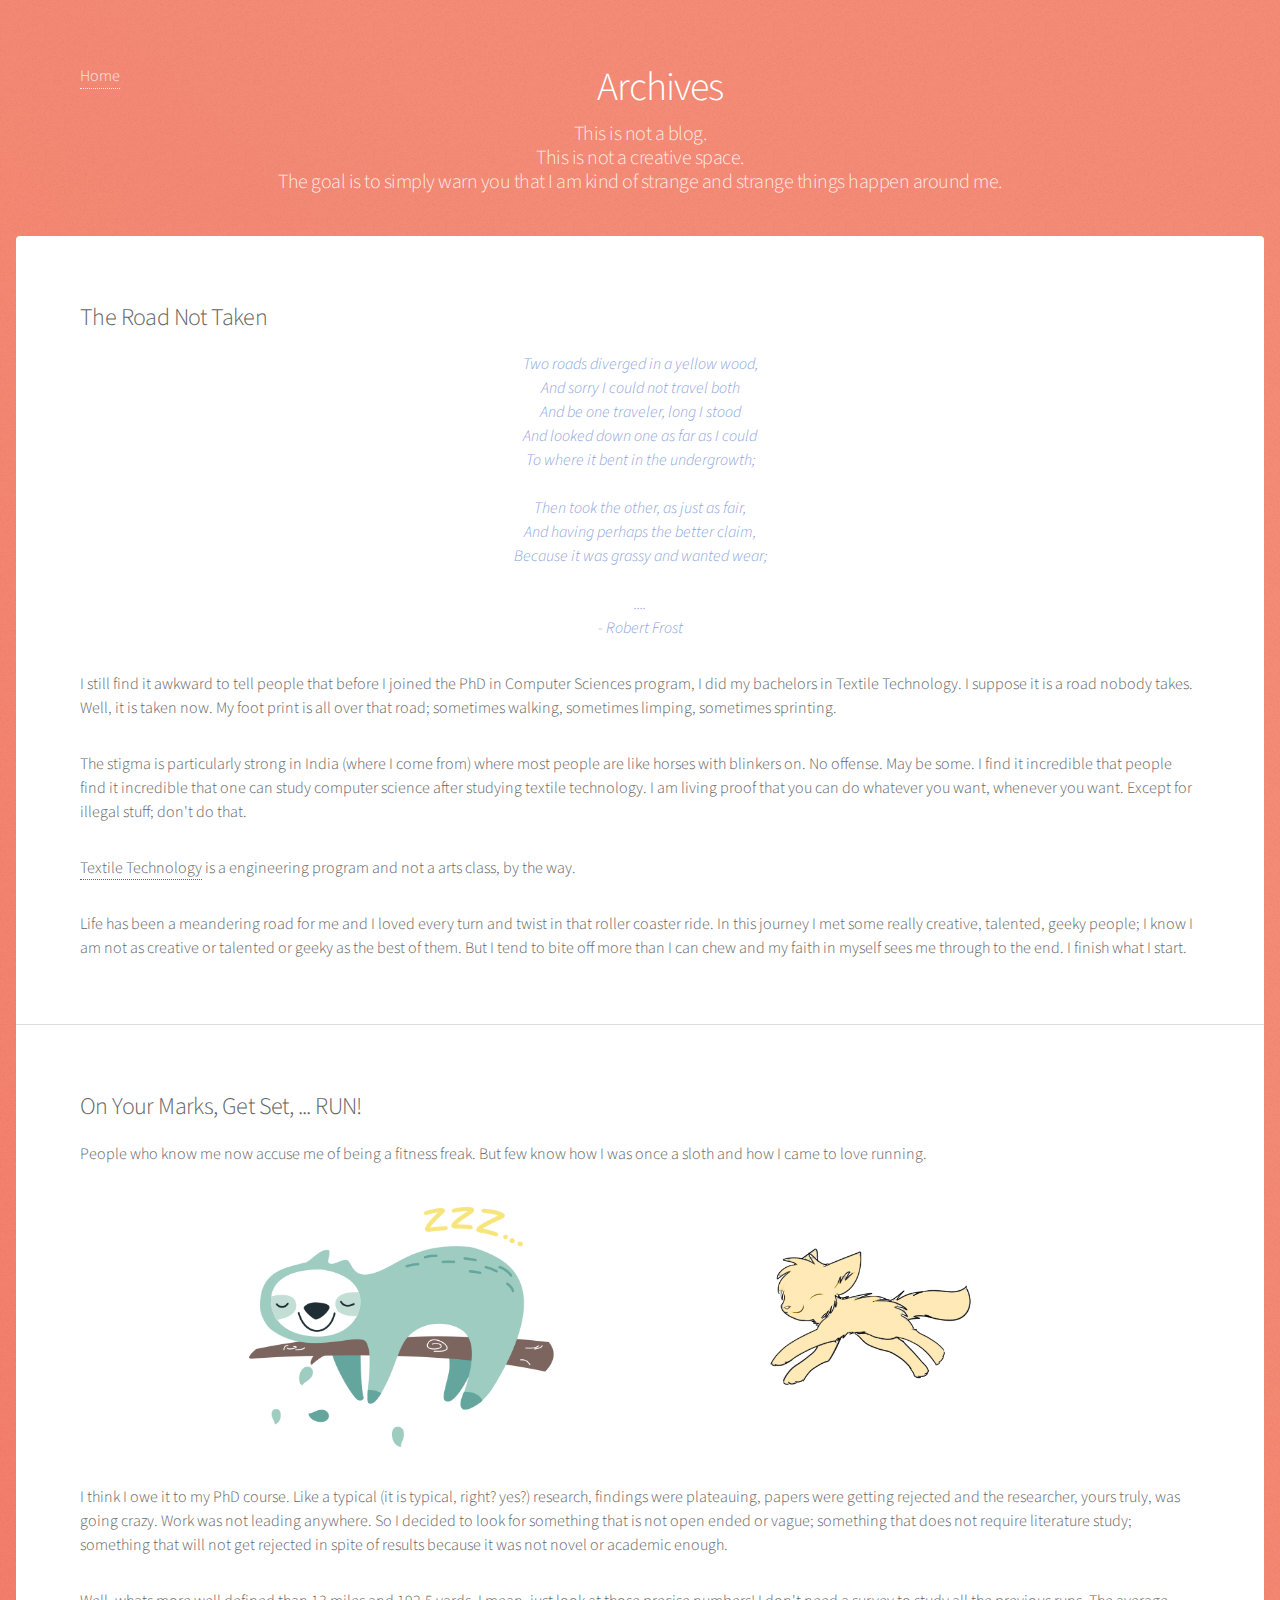
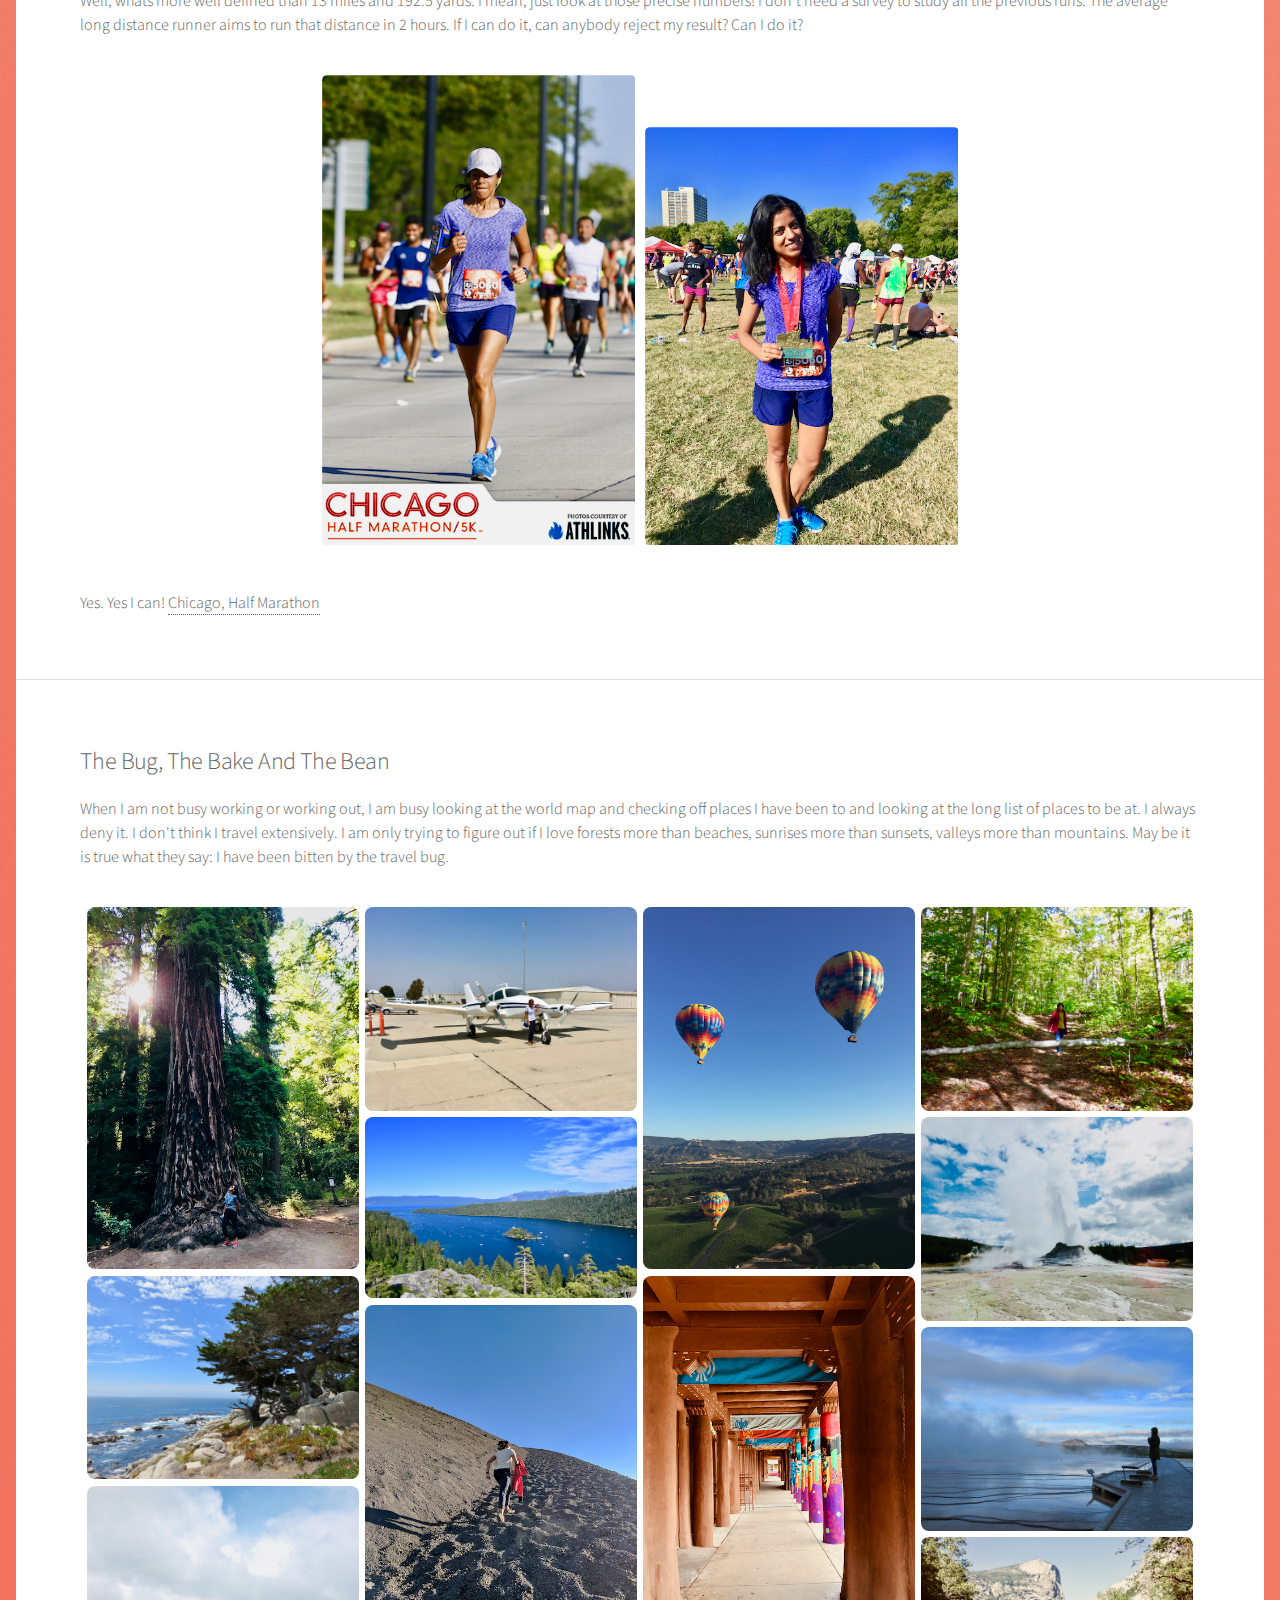
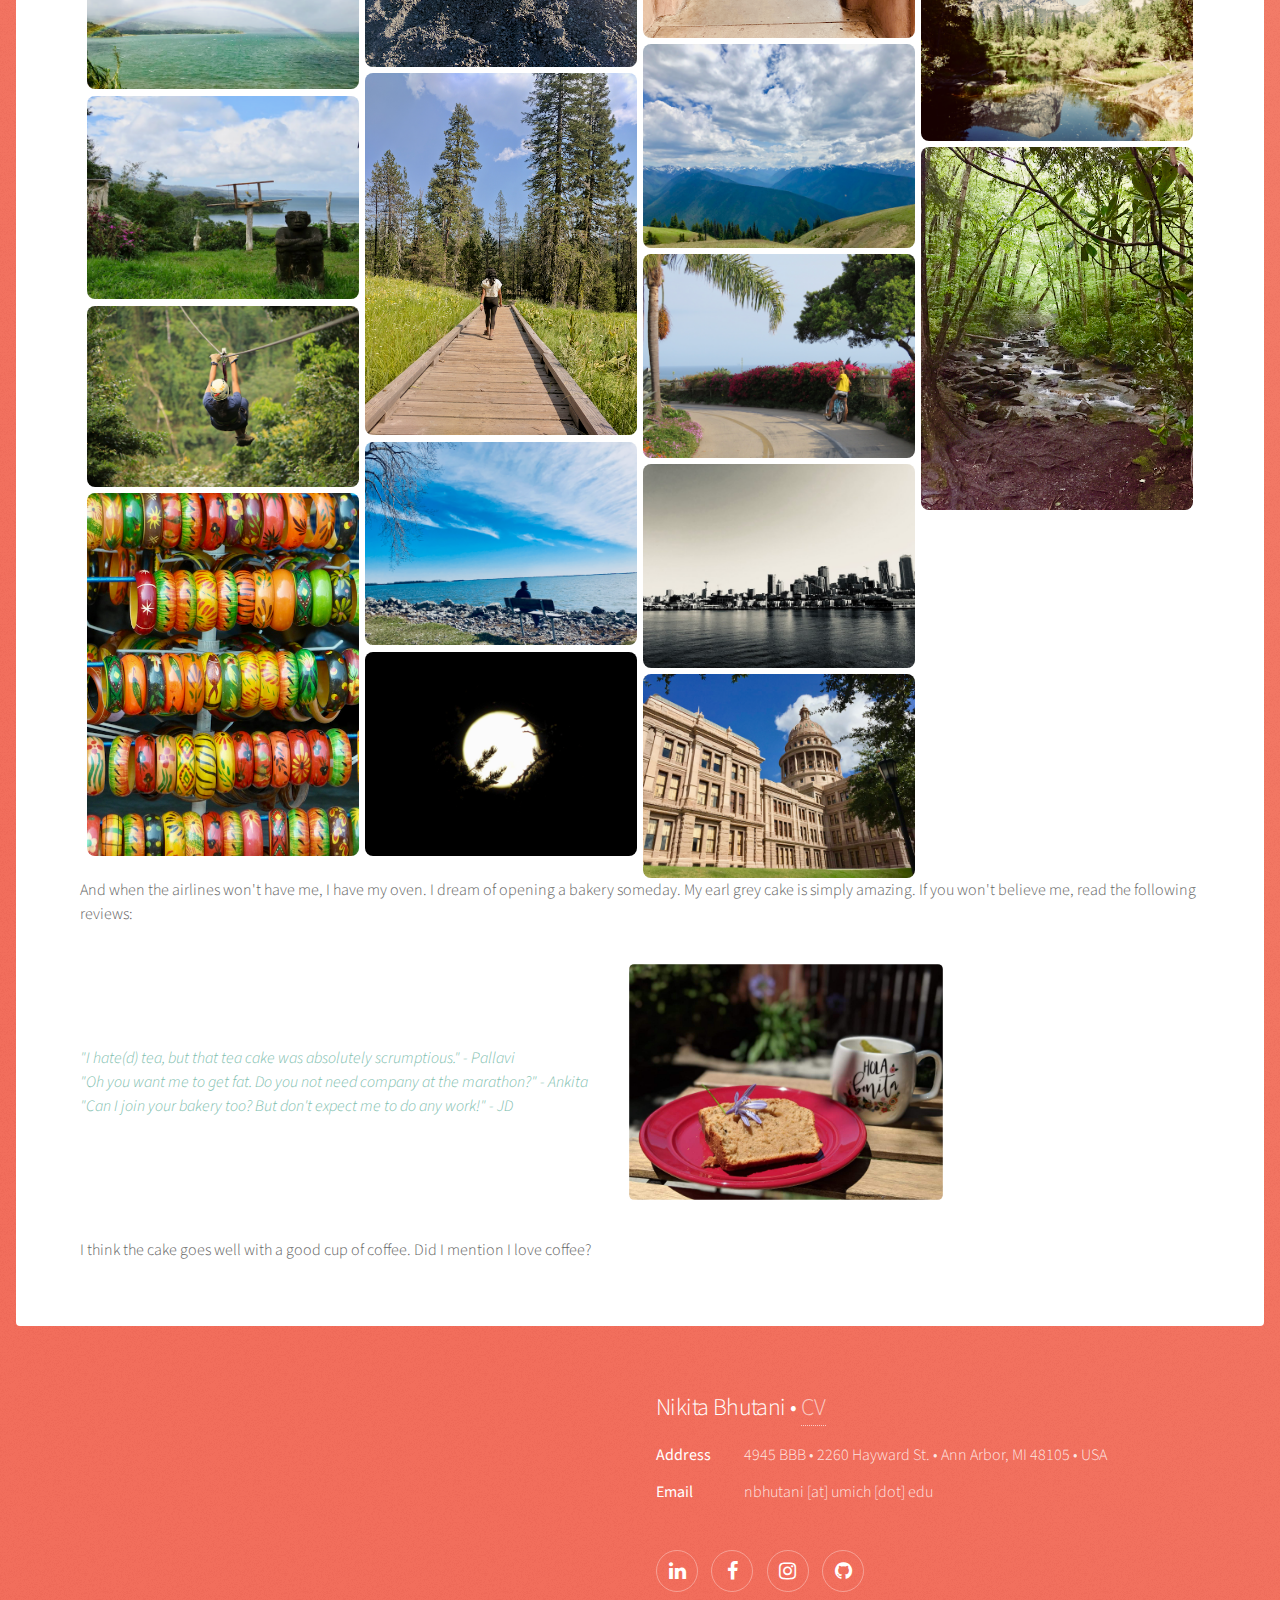
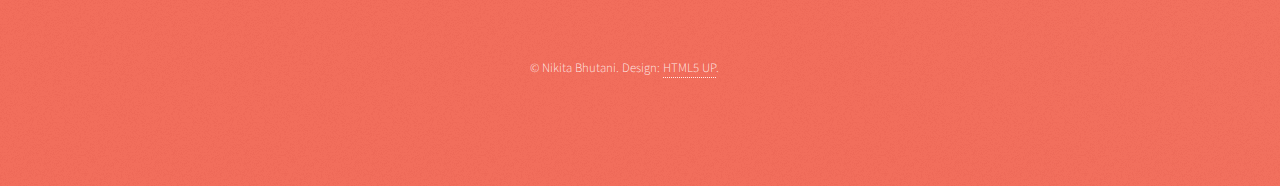
==== personal.html @ 5fdb28c9 "personal page updated" ====
<!DOCTYPE HTML>
<!--
	Stellar by HTML5 UP
	html5up.net | @ajlkn
	Free for personal and commercial use under the CCA 3.0 license (html5up.net/license)
-->
<html>
	<head>
		<title>Thoughts - Nikita Bhutani</title>
		<meta charset="utf-8" />
		<meta name="viewport" content="width=device-width, initial-scale=1, user-scalable=no" />
		<link rel="stylesheet" href="assets/css/main.css" />
		<noscript><link rel="stylesheet" href="assets/css/noscript.css" /></noscript>
	</head>
	<body class="is-preload">

		<!-- Wrapper -->
			<div id="wrapper">

				<!-- Header -->
					<header id="header">
						<a href="index.html" style='display: inline-block;  float: left'>Home</a>
						<h1 style='display: inline-block'>Archives</h1>					
						<p>
							This is not a blog. </br>
							This is not a creative space. </br>
							The goal is to simply warn you that I am kind of strange and strange things happen around me.
						</p>
					</header>

				<!-- Main -->
					<div id="main">

							<section class="main">
								<h2>The Road Not Taken</h2>
								<p style='color: #8AA1DA; font-style: italic; text-align: center'> Two roads diverged in a yellow wood, </br>
									And sorry I could not travel both </br>
									And be one traveler, long I stood </br>
									And looked down one as far as I could </br>
									To where it bent in the undergrowth; </br> </br>

									Then took the other, as just as fair, </br>
									And having perhaps the better claim, </br>
									Because it was grassy and wanted wear; </br> </br>

									.... </br>
									 -  Robert Frost
								</p>
								<p> I still find it awkward to tell people that before I joined the PhD in Computer Sciences program, I did my bachelors in Textile Technology. 
									I suppose it is a road nobody takes. 
									Well, it is taken now. 
									My foot print is all over that road; sometimes walking, sometimes limping, sometimes sprinting.
								</p>
								<p> The stigma is particularly strong in India (where I come from) where most people are like horses with blinkers on. 
									No offense. 
									May be some. 
									I find it incredible that people find it incredible that one can study computer science after studying textile technology. 
									I am living proof that you can do whatever you want, whenever you want. 
									Except for illegal stuff; don't do that.
								</p>
								
								<p><a href='http://textile.iitd.ac.in' target="_blank">Textile Technology</a> is a engineering program and not a arts class, by the way. </p>
								<p>Life has been a meandering road for me and I loved every turn and twist in that roller coaster ride. 
									In this journey I met some really creative, talented, geeky people; I know I am not as creative or talented or geeky as the best of them. 
									But I tend to bite off more than I can chew and my faith in myself sees me through to the end. 
									I finish what I start.
								</p>
							</section>
							<section class="main">
								<h2>On Your Marks, Get Set, ... RUN!</h2>
								<p> People who know me now accuse me of being a fitness freak. 
								But few know how I was once a sloth and how I came to love running.					  
								</p>
								<p style='text-align: center'>
									<img src='images/sloth.png' class='personal_images'/>
									<img src='images/running_cat.gif' class='personal_images'/>
								</p>
								<p> I think I owe it to my PhD course. 
								Like a typical (it is typical, right? yes?) research, findings were plateauing, papers were getting rejected and the researcher, yours truly, was going crazy. 
								Work was not leading anywhere. 
								So I decided to look for something that is not open ended or vague; 
								something that does not require literature study; 
								something that will not get rejected in spite of results because it was not novel or academic enough. 
								</p>
								<p>Well, whats more well defined than 13 miles and 192.5 yards. 
								I mean, just look at those precise numbers! 
								I don't need a survey to study all the previous runs. 
								The average long distance runner aims to run that distance in 2 hours. 
								If I can do it, can anybody reject my result? Can I do it? 
								</p>
								<p style='text-align: center'>
								<span class="image block_image">
								<img src='images/chicago_half_marathon_3.png' alt="" style='display: inline-block;'>
								<img src='images/chicago_half_marathon_1.png' alt="" style='display: inline-block;'>
								</span>
								</p>
								<p>Yes. Yes I can! <a href='https://www.athlinks.com/event/20834/results/Event/612285/Course/931064/Bib/5060'>Chicago, Half Marathon</a>
								</p>
							</section>
							<section class="main">
								<h2>The Bug, The Bake And The Bean</h2>
								<p>When I am not busy working or working out, I am busy looking at the world map and checking off places I have been to and looking at the long list of places to be at. 
								I always deny it. I don't think I travel extensively. I am only trying to figure out if I love forests more than beaches, sunrises more than sunsets, valleys more than mountains. 
								May be it is true what they say: I have been bitten by the travel bug.
								</p>
								
								<!-- Photo Grid -->
								<div class="images_row"> 
								  <div class="images_column">
								    	<img src="images/travel/big_basin.png" alt="Big Basin" title='Redwoods' style="width:100%">
								    	<img src="images/travel/big_sur.png" alt="Big Sur" title='Big Sur' style="width:100%">
								    	<img src="images/travel/costa_rica_1.png" alt="Costa Rica" title='Costa Rica' style="width:100%">
								    	<img src="images/travel/costa_rica_2.png" alt="Costa Rica" title='Costa Rica' style="width:100%">
								    	<img src="images/travel/costa_rica_3.png" alt="Costa Rica" title='Costa Rica' style="width:100%">
								    	<img src="images/travel/kerala.png" alt="Kerala" title='Kerala' style="width:100%">								    								    								    								    								    
									</div>
									<div class="images_column">
								    	<img src="images/travel/la.png" alt="Los Angeles" title='Los Angeles' style="width:100%">
								    	<img src="images/travel/lake_tahoe.png" alt="Lake Tahoe" title='Lake Tahoe' style="width:100%">
								    	<img src="images/travel/lassen.png" alt="Lassen" title='Lassen' style="width:100%">
								    	<img src="images/travel/lassen_2.png" alt="Lassen" title='Lassen' style="width:100%">
								    	<img src="images/travel/michigan.png" alt="Michigan" title='Michigan' style="width:100%">
								    	<img src="images/travel/moon.png" alt="Michigan" title='Michigan' style="width:100%">
								    											    								    								    								    								    
									</div>
									<div class="images_column">
										<img src="images/travel/napa.png" alt="Napa" title='Napa' style="width:100%">
								    	<img src="images/travel/new_mexico.png" alt="New Mexico" title='New Mexico' style="width:100%">
								    	<img src="images/travel/olympic.png" alt="Olympic" title='Olympic' style="width:100%">
								    	<img src="images/travel/santa_barbara.png" alt="Santa Barbara" title='Santa Barbara' style="width:100%">
								    	<img src="images/travel/seattle.png" alt="Seattle" title='Seattle' style="width:100%">
								    	<img src="images/travel/texas.png" alt="Texas" title='Texas' style="width:100%">
								    					    								    								    								    								    
									</div>
									<div class="images_column">
										<img src="images/travel/up.png" alt="Michigan" title='Michigan' style="width:100%">
								    	<img src="images/travel/yellowstone_1.png" alt="Yellowstone" title='Yellowstone' style="width:100%">
								    	<img src="images/travel/yellowstone_2.png" alt="Yellowstone" title='Yellowstone' style="width:100%">
								    	<img src="images/travel/yosemite.png" alt="Yosemite" title='Yosemite' style="width:100%">	
								    	<img src="images/travel/great_smoky.png" alt="Great Smoky Mountains" title='Great Smoky Mountains' style="width:100%">
									</div>
								</div>
								
								<p>And when the airlines won't have me, I have my oven. 
								I dream of opening a bakery someday. 
								My earl grey cake is simply amazing. 
								If you won't believe me, read the following reviews:
								</p>
								<p style='color: #7BBCAC; font-style: italic;'>
								<span style='display: inline-block;vertical-align: middle;'>
								"I hate(d) tea, but that tea cake was absolutely scrumptious." - Pallavi </br>
								"Oh you want me to get fat. Do you not need company at the marathon?" - Ankita </br> 
								"Can I join your bakery too? But don't expect me to do any work!" - JD </br> 
								</span>
								<span class="image block_image" style='margin: 0 2em;'><img src='images/earl_grey.png' style='width: 20em; display: inline-block; vertical-align: middle;'/></span>
								
								</p>
								
								</p>
								<p>I think the cake goes well with a good cup of coffee. 
								Did I mention I love coffee?</p>
							</section>

					</div>
				<!-- Footer -->
					<footer id="footer">
						<section>
							<!-- 
<h2>Beyond Research</h2>
							<p>Over the past couple of years I've become quite a running/fitness enthusiast. 
								<a href=""> Read more</a> on my first foray into long-distance running and other things.
								I also enjoy traveling and a good cup of coffee.
							</p>
 -->
						</section>
						<section>
							<h2>Nikita Bhutani &bull; <a href="pdfs/nikita_resume.pdf" target="_blank" style="color: rgba(255, 255, 255, 0.65);">CV</a></h2>
							<dl class="alt">
								<dt>Address</dt>
								<dd>4945 BBB &bull; 2260 Hayward St. &bull; Ann Arbor, MI 48105 &bull; USA</dd>
								<!-- 
<dt>Phone</dt>
								<dd>(000) 000-0000 x 0000</dd>
 -->
								<dt>Email</dt>
								<dd>nbhutani [at] umich [dot] edu </dd>
							</dl>
							<ul class="icons">
								<li><a href="https://linkedin.com/in/nikita-bhutani" target="_blank" class="icon fa-linkedin alt"><span class="label">LinkedIn</span></a></li>
								<li><a href="https://www.facebook.com/nikibhutani18" target="_blank" class="icon fa-facebook alt"><span class="label">Facebook</span></a></li>
								<li><a href="https://www.instagram.com/nikibhutani/" target="_blank" class="icon fa-instagram alt"><span class="label">Instagram</span></a></li>
								<li><a href="https://github.com/nikibhutani" target="_blank" class="icon fa-github alt"><span class="label">GitHub</span></a></li>
							</ul>
						</section>
						<p class="copyright">&copy; Nikita Bhutani. Design: <a href="https://html5up.net">HTML5 UP</a>.</p>
					</footer>

			</div>

		<!-- Scripts -->
			<script src="assets/js/jquery.min.js"></script>
			<script src="assets/js/jquery.scrollex.min.js"></script>
			<script src="assets/js/jquery.scrolly.min.js"></script>
			<script src="assets/js/browser.min.js"></script>
			<script src="assets/js/breakpoints.min.js"></script>
			<script src="assets/js/util.js"></script>
			<script src="assets/js/main.js"></script>

	</body>
</html>
---- assets/css/main.css ----
@import url(font-awesome.min.css);
@import "https://fonts.googleapis.com/css?family=Source+Sans+Pro:300,400";

/*
	Stellar by HTML5 UP
	html5up.net | @ajlkn
	Free for personal and commercial use under the CCA 3.0 license (html5up.net/license)
*/

html, body, div, span, applet, object,
iframe, h1, h2, h3, h4, h5, h6, p, blockquote,
pre, a, abbr, acronym, address, big, cite,
code, del, dfn, em, img, ins, kbd, q, s, samp,
small, strike, strong, sub, sup, tt, var, b,
u, i, center, dl, dt, dd, ol, ul, li, fieldset,
form, label, legend, table, caption, tbody,
tfoot, thead, tr, th, td, article, aside,
canvas, details, embed, figure, figcaption,
footer, header, hgroup, menu, nav, output, ruby,
section, summary, time, mark, audio, video {
	margin: 0;
	padding: 0;
	border: 0;
	font-size: 100%;
	font: inherit;
	vertical-align: baseline;}

article, aside, details, figcaption, figure,
footer, header, hgroup, menu, nav, section {
	display: block;}

body {
	line-height: 1;
}

ol, ul {
	list-style: none;
}

blockquote, q {
	quotes: none;
}

	blockquote:before, blockquote:after, q:before, q:after {
		content: '';
		content: none;
	}

table {
	border-collapse: collapse;
	border-spacing: 0;
}

body {
	-webkit-text-size-adjust: none;
}

mark {
	background-color: transparent;
	color: inherit;
}

input::-moz-focus-inner {
	border: 0;
	padding: 0;
}

input, select, textarea {
	-moz-appearance: none;
	-webkit-appearance: none;
	-ms-appearance: none;
	appearance: none;
}

/* Basic */

	@-ms-viewport {
		width: device-width;
	}

	body {
		-ms-overflow-style: scrollbar;
	}

	@media screen and (max-width: 480px) {

		html, body {
			min-width: 320px;
		}

	}

	html {
		box-sizing: border-box;
	}

	*, *:before, *:after {
		box-sizing: inherit;
	}

	/* 
body {
		background-color: #935d8c;
		background-image: url("images/overlay.png"), -moz-linear-gradient(45deg, #e37682 15%, #5f4d93 85%);
		background-image: url("images/overlay.png"), -webkit-linear-gradient(45deg, #e37682 15%, #5f4d93 85%);
		background-image: url("images/overlay.png"), -ms-linear-gradient(45deg, #e37682 15%, #5f4d93 85%);
		background-image: url("images/overlay.png"), linear-gradient(45deg, #e37682 15%, #5f4d93 85%);
	}
 */
 
/* 
body {
		background-color: #f5be9f;
		background-image: url("images/overlay.png"), -moz-linear-gradient(45deg, #f1a27e 15%, #f5be9f 85%);
		background-image: url("images/overlay.png"), -webkit-linear-gradient(45deg, #f1a27e 15%, #f5be9f 85%);
		background-image: url("images/overlay.png"), -ms-linear-gradient(45deg, #f1a27e 15%, #f5be9f 85%);
		background-image: url("images/overlay.png"), linear-gradient(45deg, #f1a27e 15%, #f66b57 85%);
	}
 */
 
 body {
		background-color: #f66b57;
		background-image: url("images/overlay.png"), -moz-linear-gradient(45deg, #f78972 15%, #f66b57 85%);
		background-image: url("images/overlay.png"), -webkit-linear-gradient(45deg, #f78972 15%, #f66b57 85%);
		background-image: url("images/overlay.png"), -ms-linear-gradient(45deg, #f78972 15%, #f66b57 85%);
		background-image: url("images/overlay.png"), linear-gradient(45deg, #f66b57 15%, #f78972 85%);
	}

		body.is-preload *, body.is-preload *:before, body.is-preload *:after {
			-moz-animation: none !important;
			-webkit-animation: none !important;
			-ms-animation: none !important;
			animation: none !important;
			-moz-transition: none !important;
			-webkit-transition: none !important;
			-ms-transition: none !important;
			transition: none !important;
		}

/* Type */

	body {
		background-color: #f66b57;
		color: rgba(255, 255, 255, 0.85);
	}

	body, input, select, textarea {
		font-family: "Source Sans Pro", Helvetica, sans-serif;
		font-size: 17pt;
		font-weight: 300;
		line-height: 1.5em;
	}

		@media screen and (max-width: 1680px) {

			body, input, select, textarea {
				font-size: 14pt;
			}

		}

		@media screen and (max-width: 1280px) {

			body, input, select, textarea {
				font-size: 12pt;
			}

		}

		@media screen and (max-width: 360px) {

			body, input, select, textarea {
				font-size: 11pt;
			}

		}

	a {
		-moz-transition: color 0.2s ease, border-bottom 0.2s ease;
		-webkit-transition: color 0.2s ease, border-bottom 0.2s ease;
		-ms-transition: color 0.2s ease, border-bottom 0.2s ease;
		transition: color 0.2s ease, border-bottom 0.2s ease;
		text-decoration: none;
		border-bottom: dotted 1px;
		color: inherit;
	}

		a:hover {
			border-bottom-color: transparent;
		}

	strong, b {
		font-weight: 400;
	}

	em, i {
		font-style: italic;
	}

	p {
		margin: 0 0 2em 0;
	}

		p.content {
			-moz-columns: 20em 2;
			-webkit-columns: 20em 2;
			-ms-columns: 20em 2;
			columns: 20em 2;
			-moz-column-gap: 2em;
			-webkit-column-gap: 2em;
			-ms-column-gap: 2em;
			column-gap: 2em;
			text-align: justify;
		}

	h1, h2, h3, h4, h5, h6 {
		font-weight: 300;
		line-height: 1.5;
		margin: 0 0 0.7em 0;
		letter-spacing: -0.025em;
	}

		h1 a, h2 a, h3 a, h4 a, h5 a, h6 a {
			color: inherit;
			text-decoration: none;
		}

	h1 {
		font-size: 2.5em;
		line-height: 1.2;
	}

	h2 {
		font-size: 1.5em;
	}

	h3 {
		font-size: 1.25em;
	}

	h4 {
		font-size: 1.1em;
	}

	h5 {
		font-size: 0.9em;
	}

	h6 {
		font-size: 0.7em;
	}

	@media screen and (max-width: 736px) {

		h1 {
			font-size: 2em;
		}

	}

	sub {
		font-size: 0.8em;
		position: relative;
		top: 0.5em;
	}

	sup {
		font-size: 0.8em;
		position: relative;
		top: -0.5em;
	}

	blockquote {
		border-left: solid 4px;
		font-style: italic;
		margin: 0 0 2em 0;
		padding: 0.5em 0 0.5em 2em;
	}

	code {
		border-radius: 8px;
		border: solid 1px;
		font-family: "Courier New", monospace;
		font-size: 0.9em;
		margin: 0 0.25em;
		padding: 0.25em 0.65em;
	}

	pre {
		-webkit-overflow-scrolling: touch;
		font-family: "Courier New", monospace;
		font-size: 0.9em;
		margin: 0 0 2em 0;
	}

		pre code {
			display: block;
			line-height: 1.75;
			padding: 1em 1.5em;
			overflow-x: auto;
		}

	hr {
		border: 0;
		border-bottom: solid 1px;
		margin: 2em 0;
	}

		hr.major {
			margin: 3em 0;
		}

	.align-left {
		text-align: left;
	}

	.align-center {
		text-align: center;
	}

	.align-right {
		text-align: right;
	}

	input, select, textarea {
		color: #ffffff;
	}

	a:hover {
		color: #ffffff;
	}

	strong, b {
		color: #ffffff;
	}

	h1, h2, h3, h4, h5, h6 {
		color: #ffffff;
	}

	blockquote {
		border-left-color: rgba(255, 255, 255, 0.35);
	}

	code {
		background: rgba(255, 255, 255, 0.075);
		border-color: rgba(255, 255, 255, 0.35);
	}

	hr {
		border-bottom-color: rgba(255, 255, 255, 0.35);
	}

/* Row */

	.row {
		display: flex;
		flex-wrap: wrap;
		box-sizing: border-box;
		align-items: stretch;
	}

		.row > * {
			box-sizing: border-box;
		}

		.row.gtr-uniform > * > :last-child {
			margin-bottom: 0;
		}

		.row.aln-left {
			justify-content: flex-start;
		}

		.row.aln-center {
			justify-content: center;
		}

		.row.aln-right {
			justify-content: flex-end;
		}

		.row.aln-top {
			align-items: flex-start;
		}

		.row.aln-middle {
			align-items: center;
		}

		.row.aln-bottom {
			align-items: flex-end;
		}

		.row > .imp {
			order: -1;
		}

		.row > .col-1 {
			width: 8.3333333333%;
		}

		.row > .off-1 {
			margin-left: 8.3333333333%;
		}

		.row > .col-2 {
			width: 16.6666666667%;
		}

		.row > .off-2 {
			margin-left: 16.6666666667%;
		}

		.row > .col-3 {
			width: 25%;
		}

		.row > .off-3 {
			margin-left: 25%;
		}

		.row > .col-4 {
			width: 33.3333333333%;
		}

		.row > .off-4 {
			margin-left: 33.3333333333%;
		}

		.row > .col-5 {
			width: 41.6666666667%;
		}

		.row > .off-5 {
			margin-left: 41.6666666667%;
		}

		.row > .col-6 {
			width: 50%;
		}

		.row > .off-6 {
			margin-left: 50%;
		}

		.row > .col-7 {
			width: 58.3333333333%;
		}

		.row > .off-7 {
			margin-left: 58.3333333333%;
		}

		.row > .col-8 {
			width: 66.6666666667%;
		}

		.row > .off-8 {
			margin-left: 66.6666666667%;
		}

		.row > .col-9 {
			width: 75%;
		}

		.row > .off-9 {
			margin-left: 75%;
		}

		.row > .col-10 {
			width: 83.3333333333%;
		}

		.row > .off-10 {
			margin-left: 83.3333333333%;
		}

		.row > .col-11 {
			width: 91.6666666667%;
		}

		.row > .off-11 {
			margin-left: 91.6666666667%;
		}

		.row > .col-12 {
			width: 100%;
		}

		.row > .off-12 {
			margin-left: 100%;
		}

		.row.gtr-0 {
			margin-top: 0;
			margin-left: 0em;
		}

			.row.gtr-0 > * {
				padding: 0 0 0 0em;
			}

			.row.gtr-0.gtr-uniform {
				margin-top: 0em;
			}

				.row.gtr-0.gtr-uniform > * {
					padding-top: 0em;
				}

		.row.gtr-25 {
			margin-top: 0;
			margin-left: -0.375em;
		}

			.row.gtr-25 > * {
				padding: 0 0 0 0.375em;
			}

			.row.gtr-25.gtr-uniform {
				margin-top: -0.375em;
			}

				.row.gtr-25.gtr-uniform > * {
					padding-top: 0.375em;
				}

		.row.gtr-50 {
			margin-top: 0;
			margin-left: -0.75em;
		}

			.row.gtr-50 > * {
				padding: 0 0 0 0.75em;
			}

			.row.gtr-50.gtr-uniform {
				margin-top: -0.75em;
			}

				.row.gtr-50.gtr-uniform > * {
					padding-top: 0.75em;
				}

		.row {
			margin-top: 0;
			margin-left: -1.5em;
		}

			.row > * {
				padding: 0 0 0 1.5em;
			}

			.row.gtr-uniform {
				margin-top: -1.5em;
			}

				.row.gtr-uniform > * {
					padding-top: 1.5em;
				}

		.row.gtr-150 {
			margin-top: 0;
			margin-left: -2.25em;
		}

			.row.gtr-150 > * {
				padding: 0 0 0 2.25em;
			}

			.row.gtr-150.gtr-uniform {
				margin-top: -2.25em;
			}

				.row.gtr-150.gtr-uniform > * {
					padding-top: 2.25em;
				}

		.row.gtr-200 {
			margin-top: 0;
			margin-left: -3em;
		}

			.row.gtr-200 > * {
				padding: 0 0 0 3em;
			}

			.row.gtr-200.gtr-uniform {
				margin-top: -3em;
			}

				.row.gtr-200.gtr-uniform > * {
					padding-top: 3em;
				}

		@media screen and (max-width: 1680px) {

			.row {
				display: flex;
				flex-wrap: wrap;
				box-sizing: border-box;
				align-items: stretch;
			}

				.row > * {
					box-sizing: border-box;
				}

				.row.gtr-uniform > * > :last-child {
					margin-bottom: 0;
				}

				.row.aln-left {
					justify-content: flex-start;
				}

				.row.aln-center {
					justify-content: center;
				}

				.row.aln-right {
					justify-content: flex-end;
				}

				.row.aln-top {
					align-items: flex-start;
				}

				.row.aln-middle {
					align-items: center;
				}

				.row.aln-bottom {
					align-items: flex-end;
				}

				.row > .imp-xlarge {
					order: -1;
				}

				.row > .col-1-xlarge {
					width: 8.3333333333%;
				}

				.row > .off-1-xlarge {
					margin-left: 8.3333333333%;
				}

				.row > .col-2-xlarge {
					width: 16.6666666667%;
				}

				.row > .off-2-xlarge {
					margin-left: 16.6666666667%;
				}

				.row > .col-3-xlarge {
					width: 25%;
				}

				.row > .off-3-xlarge {
					margin-left: 25%;
				}

				.row > .col-4-xlarge {
					width: 33.3333333333%;
				}

				.row > .off-4-xlarge {
					margin-left: 33.3333333333%;
				}

				.row > .col-5-xlarge {
					width: 41.6666666667%;
				}

				.row > .off-5-xlarge {
					margin-left: 41.6666666667%;
				}

				.row > .col-6-xlarge {
					width: 50%;
				}

				.row > .off-6-xlarge {
					margin-left: 50%;
				}

				.row > .col-7-xlarge {
					width: 58.3333333333%;
				}

				.row > .off-7-xlarge {
					margin-left: 58.3333333333%;
				}

				.row > .col-8-xlarge {
					width: 66.6666666667%;
				}

				.row > .off-8-xlarge {
					margin-left: 66.6666666667%;
				}

				.row > .col-9-xlarge {
					width: 75%;
				}

				.row > .off-9-xlarge {
					margin-left: 75%;
				}

				.row > .col-10-xlarge {
					width: 83.3333333333%;
				}

				.row > .off-10-xlarge {
					margin-left: 83.3333333333%;
				}

				.row > .col-11-xlarge {
					width: 91.6666666667%;
				}

				.row > .off-11-xlarge {
					margin-left: 91.6666666667%;
				}

				.row > .col-12-xlarge {
					width: 100%;
				}

				.row > .off-12-xlarge {
					margin-left: 100%;
				}

				.row.gtr-0 {
					margin-top: 0;
					margin-left: 0em;
				}

					.row.gtr-0 > * {
						padding: 0 0 0 0em;
					}

					.row.gtr-0.gtr-uniform {
						margin-top: 0em;
					}

						.row.gtr-0.gtr-uniform > * {
							padding-top: 0em;
						}

				.row.gtr-25 {
					margin-top: 0;
					margin-left: -0.375em;
				}

					.row.gtr-25 > * {
						padding: 0 0 0 0.375em;
					}

					.row.gtr-25.gtr-uniform {
						margin-top: -0.375em;
					}

						.row.gtr-25.gtr-uniform > * {
							padding-top: 0.375em;
						}

				.row.gtr-50 {
					margin-top: 0;
					margin-left: -0.75em;
				}

					.row.gtr-50 > * {
						padding: 0 0 0 0.75em;
					}

					.row.gtr-50.gtr-uniform {
						margin-top: -0.75em;
					}

						.row.gtr-50.gtr-uniform > * {
							padding-top: 0.75em;
						}

				.row {
					margin-top: 0;
					margin-left: -1.5em;
				}

					.row > * {
						padding: 0 0 0 1.5em;
					}

					.row.gtr-uniform {
						margin-top: -1.5em;
					}

						.row.gtr-uniform > * {
							padding-top: 1.5em;
						}

				.row.gtr-150 {
					margin-top: 0;
					margin-left: -2.25em;
				}

					.row.gtr-150 > * {
						padding: 0 0 0 2.25em;
					}

					.row.gtr-150.gtr-uniform {
						margin-top: -2.25em;
					}

						.row.gtr-150.gtr-uniform > * {
							padding-top: 2.25em;
						}

				.row.gtr-200 {
					margin-top: 0;
					margin-left: -3em;
				}

					.row.gtr-200 > * {
						padding: 0 0 0 3em;
					}

					.row.gtr-200.gtr-uniform {
						margin-top: -3em;
					}

						.row.gtr-200.gtr-uniform > * {
							padding-top: 3em;
						}

		}

		@media screen and (max-width: 1280px) {

			.row {
				display: flex;
				flex-wrap: wrap;
				box-sizing: border-box;
				align-items: stretch;
			}

				.row > * {
					box-sizing: border-box;
				}

				.row.gtr-uniform > * > :last-child {
					margin-bottom: 0;
				}

				.row.aln-left {
					justify-content: flex-start;
				}

				.row.aln-center {
					justify-content: center;
				}

				.row.aln-right {
					justify-content: flex-end;
				}

				.row.aln-top {
					align-items: flex-start;
				}

				.row.aln-middle {
					align-items: center;
				}

				.row.aln-bottom {
					align-items: flex-end;
				}

				.row > .imp-large {
					order: -1;
				}

				.row > .col-1-large {
					width: 8.3333333333%;
				}

				.row > .off-1-large {
					margin-left: 8.3333333333%;
				}

				.row > .col-2-large {
					width: 16.6666666667%;
				}

				.row > .off-2-large {
					margin-left: 16.6666666667%;
				}

				.row > .col-3-large {
					width: 25%;
				}

				.row > .off-3-large {
					margin-left: 25%;
				}

				.row > .col-4-large {
					width: 33.3333333333%;
				}

				.row > .off-4-large {
					margin-left: 33.3333333333%;
				}

				.row > .col-5-large {
					width: 41.6666666667%;
				}

				.row > .off-5-large {
					margin-left: 41.6666666667%;
				}

				.row > .col-6-large {
					width: 50%;
				}

				.row > .off-6-large {
					margin-left: 50%;
				}

				.row > .col-7-large {
					width: 58.3333333333%;
				}

				.row > .off-7-large {
					margin-left: 58.3333333333%;
				}

				.row > .col-8-large {
					width: 66.6666666667%;
				}

				.row > .off-8-large {
					margin-left: 66.6666666667%;
				}

				.row > .col-9-large {
					width: 75%;
				}

				.row > .off-9-large {
					margin-left: 75%;
				}

				.row > .col-10-large {
					width: 83.3333333333%;
				}

				.row > .off-10-large {
					margin-left: 83.3333333333%;
				}

				.row > .col-11-large {
					width: 91.6666666667%;
				}

				.row > .off-11-large {
					margin-left: 91.6666666667%;
				}

				.row > .col-12-large {
					width: 100%;
				}

				.row > .off-12-large {
					margin-left: 100%;
				}

				.row.gtr-0 {
					margin-top: 0;
					margin-left: 0em;
				}

					.row.gtr-0 > * {
						padding: 0 0 0 0em;
					}

					.row.gtr-0.gtr-uniform {
						margin-top: 0em;
					}

						.row.gtr-0.gtr-uniform > * {
							padding-top: 0em;
						}

				.row.gtr-25 {
					margin-top: 0;
					margin-left: -0.375em;
				}

					.row.gtr-25 > * {
						padding: 0 0 0 0.375em;
					}

					.row.gtr-25.gtr-uniform {
						margin-top: -0.375em;
					}

						.row.gtr-25.gtr-uniform > * {
							padding-top: 0.375em;
						}

				.row.gtr-50 {
					margin-top: 0;
					margin-left: -0.75em;
				}

					.row.gtr-50 > * {
						padding: 0 0 0 0.75em;
					}

					.row.gtr-50.gtr-uniform {
						margin-top: -0.75em;
					}

						.row.gtr-50.gtr-uniform > * {
							padding-top: 0.75em;
						}

				.row {
					margin-top: 0;
					margin-left: -1.5em;
				}

					.row > * {
						padding: 0 0 0 1.5em;
					}

					.row.gtr-uniform {
						margin-top: -1.5em;
					}

						.row.gtr-uniform > * {
							padding-top: 1.5em;
						}

				.row.gtr-150 {
					margin-top: 0;
					margin-left: -2.25em;
				}

					.row.gtr-150 > * {
						padding: 0 0 0 2.25em;
					}

					.row.gtr-150.gtr-uniform {
						margin-top: -2.25em;
					}

						.row.gtr-150.gtr-uniform > * {
							padding-top: 2.25em;
						}

				.row.gtr-200 {
					margin-top: 0;
					margin-left: -3em;
				}

					.row.gtr-200 > * {
						padding: 0 0 0 3em;
					}

					.row.gtr-200.gtr-uniform {
						margin-top: -3em;
					}

						.row.gtr-200.gtr-uniform > * {
							padding-top: 3em;
						}

		}

		@media screen and (max-width: 980px) {

			.row {
				display: flex;
				flex-wrap: wrap;
				box-sizing: border-box;
				align-items: stretch;
			}

				.row > * {
					box-sizing: border-box;
				}

				.row.gtr-uniform > * > :last-child {
					margin-bottom: 0;
				}

				.row.aln-left {
					justify-content: flex-start;
				}

				.row.aln-center {
					justify-content: center;
				}

				.row.aln-right {
					justify-content: flex-end;
				}

				.row.aln-top {
					align-items: flex-start;
				}

				.row.aln-middle {
					align-items: center;
				}

				.row.aln-bottom {
					align-items: flex-end;
				}

				.row > .imp-medium {
					order: -1;
				}

				.row > .col-1-medium {
					width: 8.3333333333%;
				}

				.row > .off-1-medium {
					margin-left: 8.3333333333%;
				}

				.row > .col-2-medium {
					width: 16.6666666667%;
				}

				.row > .off-2-medium {
					margin-left: 16.6666666667%;
				}

				.row > .col-3-medium {
					width: 25%;
				}

				.row > .off-3-medium {
					margin-left: 25%;
				}

				.row > .col-4-medium {
					width: 33.3333333333%;
				}

				.row > .off-4-medium {
					margin-left: 33.3333333333%;
				}

				.row > .col-5-medium {
					width: 41.6666666667%;
				}

				.row > .off-5-medium {
					margin-left: 41.6666666667%;
				}

				.row > .col-6-medium {
					width: 50%;
				}

				.row > .off-6-medium {
					margin-left: 50%;
				}

				.row > .col-7-medium {
					width: 58.3333333333%;
				}

				.row > .off-7-medium {
					margin-left: 58.3333333333%;
				}

				.row > .col-8-medium {
					width: 66.6666666667%;
				}

				.row > .off-8-medium {
					margin-left: 66.6666666667%;
				}

				.row > .col-9-medium {
					width: 75%;
				}

				.row > .off-9-medium {
					margin-left: 75%;
				}

				.row > .col-10-medium {
					width: 83.3333333333%;
				}

				.row > .off-10-medium {
					margin-left: 83.3333333333%;
				}

				.row > .col-11-medium {
					width: 91.6666666667%;
				}

				.row > .off-11-medium {
					margin-left: 91.6666666667%;
				}

				.row > .col-12-medium {
					width: 100%;
				}

				.row > .off-12-medium {
					margin-left: 100%;
				}

				.row.gtr-0 {
					margin-top: 0;
					margin-left: 0em;
				}

					.row.gtr-0 > * {
						padding: 0 0 0 0em;
					}

					.row.gtr-0.gtr-uniform {
						margin-top: 0em;
					}

						.row.gtr-0.gtr-uniform > * {
							padding-top: 0em;
						}

				.row.gtr-25 {
					margin-top: 0;
					margin-left: -0.375em;
				}

					.row.gtr-25 > * {
						padding: 0 0 0 0.375em;
					}

					.row.gtr-25.gtr-uniform {
						margin-top: -0.375em;
					}

						.row.gtr-25.gtr-uniform > * {
							padding-top: 0.375em;
						}

				.row.gtr-50 {
					margin-top: 0;
					margin-left: -0.75em;
				}

					.row.gtr-50 > * {
						padding: 0 0 0 0.75em;
					}

					.row.gtr-50.gtr-uniform {
						margin-top: -0.75em;
					}

						.row.gtr-50.gtr-uniform > * {
							padding-top: 0.75em;
						}

				.row {
					margin-top: 0;
					margin-left: -1.5em;
				}

					.row > * {
						padding: 0 0 0 1.5em;
					}

					.row.gtr-uniform {
						margin-top: -1.5em;
					}

						.row.gtr-uniform > * {
							padding-top: 1.5em;
						}

				.row.gtr-150 {
					margin-top: 0;
					margin-left: -2.25em;
				}

					.row.gtr-150 > * {
						padding: 0 0 0 2.25em;
					}

					.row.gtr-150.gtr-uniform {
						margin-top: -2.25em;
					}

						.row.gtr-150.gtr-uniform > * {
							padding-top: 2.25em;
						}

				.row.gtr-200 {
					margin-top: 0;
					margin-left: -3em;
				}

					.row.gtr-200 > * {
						padding: 0 0 0 3em;
					}

					.row.gtr-200.gtr-uniform {
						margin-top: -3em;
					}

						.row.gtr-200.gtr-uniform > * {
							padding-top: 3em;
						}

		}

		@media screen and (max-width: 736px) {

			.row {
				display: flex;
				flex-wrap: wrap;
				box-sizing: border-box;
				align-items: stretch;
			}

				.row > * {
					box-sizing: border-box;
				}

				.row.gtr-uniform > * > :last-child {
					margin-bottom: 0;
				}

				.row.aln-left {
					justify-content: flex-start;
				}

				.row.aln-center {
					justify-content: center;
				}

				.row.aln-right {
					justify-content: flex-end;
				}

				.row.aln-top {
					align-items: flex-start;
				}

				.row.aln-middle {
					align-items: center;
				}

				.row.aln-bottom {
					align-items: flex-end;
				}

				.row > .imp-small {
					order: -1;
				}

				.row > .col-1-small {
					width: 8.3333333333%;
				}

				.row > .off-1-small {
					margin-left: 8.3333333333%;
				}

				.row > .col-2-small {
					width: 16.6666666667%;
				}

				.row > .off-2-small {
					margin-left: 16.6666666667%;
				}

				.row > .col-3-small {
					width: 25%;
				}

				.row > .off-3-small {
					margin-left: 25%;
				}

				.row > .col-4-small {
					width: 33.3333333333%;
				}

				.row > .off-4-small {
					margin-left: 33.3333333333%;
				}

				.row > .col-5-small {
					width: 41.6666666667%;
				}

				.row > .off-5-small {
					margin-left: 41.6666666667%;
				}

				.row > .col-6-small {
					width: 50%;
				}

				.row > .off-6-small {
					margin-left: 50%;
				}

				.row > .col-7-small {
					width: 58.3333333333%;
				}

				.row > .off-7-small {
					margin-left: 58.3333333333%;
				}

				.row > .col-8-small {
					width: 66.6666666667%;
				}

				.row > .off-8-small {
					margin-left: 66.6666666667%;
				}

				.row > .col-9-small {
					width: 75%;
				}

				.row > .off-9-small {
					margin-left: 75%;
				}

				.row > .col-10-small {
					width: 83.3333333333%;
				}

				.row > .off-10-small {
					margin-left: 83.3333333333%;
				}

				.row > .col-11-small {
					width: 91.6666666667%;
				}

				.row > .off-11-small {
					margin-left: 91.6666666667%;
				}

				.row > .col-12-small {
					width: 100%;
				}

				.row > .off-12-small {
					margin-left: 100%;
				}

				.row.gtr-0 {
					margin-top: 0;
					margin-left: 0em;
				}

					.row.gtr-0 > * {
						padding: 0 0 0 0em;
					}

					.row.gtr-0.gtr-uniform {
						margin-top: 0em;
					}

						.row.gtr-0.gtr-uniform > * {
							padding-top: 0em;
						}

				.row.gtr-25 {
					margin-top: 0;
					margin-left: -0.25em;
				}

					.row.gtr-25 > * {
						padding: 0 0 0 0.25em;
					}

					.row.gtr-25.gtr-uniform {
						margin-top: -0.25em;
					}

						.row.gtr-25.gtr-uniform > * {
							padding-top: 0.25em;
						}

				.row.gtr-50 {
					margin-top: 0;
					margin-left: -0.5em;
				}

					.row.gtr-50 > * {
						padding: 0 0 0 0.5em;
					}

					.row.gtr-50.gtr-uniform {
						margin-top: -0.5em;
					}

						.row.gtr-50.gtr-uniform > * {
							padding-top: 0.5em;
						}

				.row {
					margin-top: 0;
					margin-left: -1em;
				}

					.row > * {
						padding: 0 0 0 1em;
					}

					.row.gtr-uniform {
						margin-top: -1em;
					}

						.row.gtr-uniform > * {
							padding-top: 1em;
						}

				.row.gtr-150 {
					margin-top: 0;
					margin-left: -1.5em;
				}

					.row.gtr-150 > * {
						padding: 0 0 0 1.5em;
					}

					.row.gtr-150.gtr-uniform {
						margin-top: -1.5em;
					}

						.row.gtr-150.gtr-uniform > * {
							padding-top: 1.5em;
						}

				.row.gtr-200 {
					margin-top: 0;
					margin-left: -2em;
				}

					.row.gtr-200 > * {
						padding: 0 0 0 2em;
					}

					.row.gtr-200.gtr-uniform {
						margin-top: -2em;
					}

						.row.gtr-200.gtr-uniform > * {
							padding-top: 2em;
						}

		}

		@media screen and (max-width: 480px) {

			.row {
				display: flex;
				flex-wrap: wrap;
				box-sizing: border-box;
				align-items: stretch;
			}

				.row > * {
					box-sizing: border-box;
				}

				.row.gtr-uniform > * > :last-child {
					margin-bottom: 0;
				}

				.row.aln-left {
					justify-content: flex-start;
				}

				.row.aln-center {
					justify-content: center;
				}

				.row.aln-right {
					justify-content: flex-end;
				}

				.row.aln-top {
					align-items: flex-start;
				}

				.row.aln-middle {
					align-items: center;
				}

				.row.aln-bottom {
					align-items: flex-end;
				}

				.row > .imp-xsmall {
					order: -1;
				}

				.row > .col-1-xsmall {
					width: 8.3333333333%;
				}

				.row > .off-1-xsmall {
					margin-left: 8.3333333333%;
				}

				.row > .col-2-xsmall {
					width: 16.6666666667%;
				}

				.row > .off-2-xsmall {
					margin-left: 16.6666666667%;
				}

				.row > .col-3-xsmall {
					width: 25%;
				}

				.row > .off-3-xsmall {
					margin-left: 25%;
				}

				.row > .col-4-xsmall {
					width: 33.3333333333%;
				}

				.row > .off-4-xsmall {
					margin-left: 33.3333333333%;
				}

				.row > .col-5-xsmall {
					width: 41.6666666667%;
				}

				.row > .off-5-xsmall {
					margin-left: 41.6666666667%;
				}

				.row > .col-6-xsmall {
					width: 50%;
				}

				.row > .off-6-xsmall {
					margin-left: 50%;
				}

				.row > .col-7-xsmall {
					width: 58.3333333333%;
				}

				.row > .off-7-xsmall {
					margin-left: 58.3333333333%;
				}

				.row > .col-8-xsmall {
					width: 66.6666666667%;
				}

				.row > .off-8-xsmall {
					margin-left: 66.6666666667%;
				}

				.row > .col-9-xsmall {
					width: 75%;
				}

				.row > .off-9-xsmall {
					margin-left: 75%;
				}

				.row > .col-10-xsmall {
					width: 83.3333333333%;
				}

				.row > .off-10-xsmall {
					margin-left: 83.3333333333%;
				}

				.row > .col-11-xsmall {
					width: 91.6666666667%;
				}

				.row > .off-11-xsmall {
					margin-left: 91.6666666667%;
				}

				.row > .col-12-xsmall {
					width: 100%;
				}

				.row > .off-12-xsmall {
					margin-left: 100%;
				}

				.row.gtr-0 {
					margin-top: 0;
					margin-left: 0em;
				}

					.row.gtr-0 > * {
						padding: 0 0 0 0em;
					}

					.row.gtr-0.gtr-uniform {
						margin-top: 0em;
					}

						.row.gtr-0.gtr-uniform > * {
							padding-top: 0em;
						}

				.row.gtr-25 {
					margin-top: 0;
					margin-left: -0.3125em;
				}

					.row.gtr-25 > * {
						padding: 0 0 0 0.3125em;
					}

					.row.gtr-25.gtr-uniform {
						margin-top: -0.3125em;
					}

						.row.gtr-25.gtr-uniform > * {
							padding-top: 0.3125em;
						}

				.row.gtr-50 {
					margin-top: 0;
					margin-left: -0.625em;
				}

					.row.gtr-50 > * {
						padding: 0 0 0 0.625em;
					}

					.row.gtr-50.gtr-uniform {
						margin-top: -0.625em;
					}

						.row.gtr-50.gtr-uniform > * {
							padding-top: 0.625em;
						}

				.row {
					margin-top: 0;
					margin-left: -1.25em;
				}

					.row > * {
						padding: 0 0 0 1.25em;
					}

					.row.gtr-uniform {
						margin-top: -1.25em;
					}

						.row.gtr-uniform > * {
							padding-top: 1.25em;
						}

				.row.gtr-150 {
					margin-top: 0;
					margin-left: -1.875em;
				}

					.row.gtr-150 > * {
						padding: 0 0 0 1.875em;
					}

					.row.gtr-150.gtr-uniform {
						margin-top: -1.875em;
					}

						.row.gtr-150.gtr-uniform > * {
							padding-top: 1.875em;
						}

				.row.gtr-200 {
					margin-top: 0;
					margin-left: -2.5em;
				}

					.row.gtr-200 > * {
						padding: 0 0 0 2.5em;
					}

					.row.gtr-200.gtr-uniform {
						margin-top: -2.5em;
					}

						.row.gtr-200.gtr-uniform > * {
							padding-top: 2.5em;
						}

		}

/* Box */

	.box {
		border-radius: 8px;
		border: solid;
		margin-bottom: 2em;
		padding: 1.5em;
	}

		.box > :last-child,
		.box > :last-child > :last-child,
		.box > :last-child > :last-child > :last-child {
			margin-bottom: 0;
		}

		.box.alt {
			border: 0;
			border-radius: 0;
			padding: 0;
		}

	.box {
		border-color: rgba(255, 255, 255, 0.35);
	}

/* Button */

	input[type="submit"],
	input[type="reset"],
	input[type="button"],
	button,
	.button {
		-moz-appearance: none;
		-webkit-appearance: none;
		-ms-appearance: none;
		appearance: none;
		-moz-transition: background-color 0.2s ease-in-out, color 0.2s ease-in-out;
		-webkit-transition: background-color 0.2s ease-in-out, color 0.2s ease-in-out;
		-ms-transition: background-color 0.2s ease-in-out, color 0.2s ease-in-out;
		transition: background-color 0.2s ease-in-out, color 0.2s ease-in-out;
		border-radius: 8px;
		border: 0;
		cursor: pointer;
		display: inline-block;
		font-weight: 300;
		height: 2.75em;
		line-height: 2.75em;
		min-width: 9.25em;
		padding: 0 1.5em;
		text-align: center;
		text-decoration: none;
		white-space: nowrap;
	}

		input[type="submit"].icon,
		input[type="reset"].icon,
		input[type="button"].icon,
		button.icon,
		.button.icon {
			padding-left: 1.35em;
		}

			input[type="submit"].icon:before,
			input[type="reset"].icon:before,
			input[type="button"].icon:before,
			button.icon:before,
			.button.icon:before {
				margin-right: 0.5em;
			}

		input[type="submit"].fit,
		input[type="reset"].fit,
		input[type="button"].fit,
		button.fit,
		.button.fit {
			width: 100%;
		}

		input[type="submit"].small,
		input[type="reset"].small,
		input[type="button"].small,
		button.small,
		.button.small {
			font-size: 0.8em;
		}

		input[type="submit"].large,
		input[type="reset"].large,
		input[type="button"].large,
		button.large,
		.button.large {
			font-size: 1.35em;
		}

		input[type="submit"].disabled, input[type="submit"]:disabled,
		input[type="reset"].disabled,
		input[type="reset"]:disabled,
		input[type="button"].disabled,
		input[type="button"]:disabled,
		button.disabled,
		button:disabled,
		.button.disabled,
		.button:disabled {
			pointer-events: none;
			opacity: 0.25;
		}

		@media screen and (max-width: 736px) {

			input[type="submit"],
			input[type="reset"],
			input[type="button"],
			button,
			.button {
				min-width: 0;
			}

		}

	input[type="submit"],
	input[type="reset"],
	input[type="button"],
	button,
	.button {
		background-color: transparent;
		box-shadow: inset 0 0 0 1px rgba(255, 255, 255, 0.35);
		color: #ffffff !important;
	}

		input[type="submit"]:hover,
		input[type="reset"]:hover,
		input[type="button"]:hover,
		button:hover,
		.button:hover {
			background-color: rgba(255, 255, 255, 0.075);
		}

		input[type="submit"]:active,
		input[type="reset"]:active,
		input[type="button"]:active,
		button:active,
		.button:active {
			background-color: rgba(255, 255, 255, 0.2);
		}

		input[type="submit"].icon:before,
		input[type="reset"].icon:before,
		input[type="button"].icon:before,
		button.icon:before,
		.button.icon:before {
			color: rgba(255, 255, 255, 0.5);
		}

		input[type="submit"].primary,
		input[type="reset"].primary,
		input[type="button"].primary,
		button.primary,
		.button.primary {
			background-color: #8cc9f0;
			color: #ffffff !important;
			box-shadow: none;
		}

			input[type="submit"].primary:hover,
			input[type="reset"].primary:hover,
			input[type="button"].primary:hover,
			button.primary:hover,
			.button.primary:hover {
				background-color: #9acff2;
			}

			input[type="submit"].primary:active,
			input[type="reset"].primary:active,
			input[type="button"].primary:active,
			button.primary:active,
			.button.primary:active {
				background-color: #7ec3ee;
			}

			input[type="submit"].primary.icon:before,
			input[type="reset"].primary.icon:before,
			input[type="button"].primary.icon:before,
			button.primary.icon:before,
			.button.primary.icon:before {
				color: #ffffff !important;
			}

/* Form */

	form {
		margin: 0 0 2em 0;
	}

	label {
		display: block;
		font-size: 0.9em;
		font-weight: 400;
		margin: 0 0 1em 0;
	}

	input[type="text"],
	input[type="password"],
	input[type="email"],
	select,
	textarea {
		-moz-appearance: none;
		-webkit-appearance: none;
		-ms-appearance: none;
		appearance: none;
		border-radius: 8px;
		border: solid 1px;
		color: inherit;
		display: block;
		outline: 0;
		padding: 0 1em;
		text-decoration: none;
		width: 100%;
	}

		input[type="text"]:invalid,
		input[type="password"]:invalid,
		input[type="email"]:invalid,
		select:invalid,
		textarea:invalid {
			box-shadow: none;
		}

	select {
		background-size: 1.25rem;
		background-repeat: no-repeat;
		background-position: calc(100% - 1rem) center;
		height: 2.75em;
		padding-right: 2.75em;
		text-overflow: ellipsis;
	}

		select:focus::-ms-value {
			background-color: transparent;
		}

		select::-ms-expand {
			display: none;
		}

	input[type="text"],
	input[type="password"],
	input[type="email"],
	select {
		height: 2.75em;
	}

	textarea {
		padding: 0.75em 1em;
	}

	input[type="checkbox"],
	input[type="radio"] {
		-moz-appearance: none;
		-webkit-appearance: none;
		-ms-appearance: none;
		appearance: none;
		display: block;
		float: left;
		margin-right: -2em;
		opacity: 0;
		width: 1em;
		z-index: -1;
	}

		input[type="checkbox"] + label,
		input[type="radio"] + label {
			text-decoration: none;
			cursor: pointer;
			display: inline-block;
			font-size: 1em;
			font-weight: 300;
			padding-left: 2.4em;
			padding-right: 0.75em;
			position: relative;
		}

			input[type="checkbox"] + label:before,
			input[type="radio"] + label:before {
				-moz-osx-font-smoothing: grayscale;
				-webkit-font-smoothing: antialiased;
				font-family: FontAwesome;
				font-style: normal;
				font-weight: normal;
				text-transform: none !important;
			}

			input[type="checkbox"] + label:before,
			input[type="radio"] + label:before {
				border-radius: 8px;
				border: solid 1px;
				content: '';
				display: inline-block;
				height: 1.65em;
				left: 0;
				line-height: 1.58125em;
				position: absolute;
				text-align: center;
				top: 0;
				width: 1.65em;
			}

		input[type="checkbox"]:checked + label:before,
		input[type="radio"]:checked + label:before {
			content: '\f00c';
		}

	input[type="checkbox"] + label:before {
		border-radius: 8px;
	}

	input[type="radio"] + label:before {
		border-radius: 100%;
	}

	::-webkit-input-placeholder {
		opacity: 1.0;
	}

	:-moz-placeholder {
		opacity: 1.0;
	}

	::-moz-placeholder {
		opacity: 1.0;
	}

	:-ms-input-placeholder {
		opacity: 1.0;
	}

	label {
		color: #ffffff;
	}

	input[type="text"],
	input[type="password"],
	input[type="email"],
	select,
	textarea {
		background-color: rgba(255, 255, 255, 0.075);
		border-color: rgba(255, 255, 255, 0.35);
	}

		input[type="text"]:focus,
		input[type="password"]:focus,
		input[type="email"]:focus,
		select:focus,
		textarea:focus {
			border-color: #8cc9f0;
			box-shadow: 0 0 0 1px #8cc9f0;
		}

	select {
		background-image: url("data:image/svg+xml;charset=utf8,%3Csvg xmlns='http://www.w3.org/2000/svg' width='40' height='40' preserveAspectRatio='none' viewBox='0 0 40 40'%3E%3Cpath d='M9.4,12.3l10.4,10.4l10.4-10.4c0.2-0.2,0.5-0.4,0.9-0.4c0.3,0,0.6,0.1,0.9,0.4l3.3,3.3c0.2,0.2,0.4,0.5,0.4,0.9 c0,0.4-0.1,0.6-0.4,0.9L20.7,31.9c-0.2,0.2-0.5,0.4-0.9,0.4c-0.3,0-0.6-0.1-0.9-0.4L4.3,17.3c-0.2-0.2-0.4-0.5-0.4-0.9 c0-0.4,0.1-0.6,0.4-0.9l3.3-3.3c0.2-0.2,0.5-0.4,0.9-0.4S9.1,12.1,9.4,12.3z' fill='rgba(255, 255, 255, 0.35)' /%3E%3C/svg%3E");
	}

		select option {
			color: #ffffff;
			background: #935d8c;
		}

	input[type="checkbox"] + label,
	input[type="radio"] + label {
		color: rgba(255, 255, 255, 0.65);
	}

		input[type="checkbox"] + label:before,
		input[type="radio"] + label:before {
			background: rgba(255, 255, 255, 0.075);
			border-color: rgba(255, 255, 255, 0.35);
		}

	input[type="checkbox"]:checked + label:before,
	input[type="radio"]:checked + label:before {
		background-color: #ffffff;
		border-color: #ffffff;
		color: #935d8c;
	}

	input[type="checkbox"]:focus + label:before,
	input[type="radio"]:focus + label:before {
		border-color: #8cc9f0;
		box-shadow: 0 0 0 1px #8cc9f0;
	}

	::-webkit-input-placeholder {
		color: rgba(255, 255, 255, 0.5) !important;
	}

	:-moz-placeholder {
		color: rgba(255, 255, 255, 0.5) !important;
	}

	::-moz-placeholder {
		color: rgba(255, 255, 255, 0.5) !important;
	}

	:-ms-input-placeholder {
		color: rgba(255, 255, 255, 0.5) !important;
	}

	.formerize-placeholder {
		color: rgba(255, 255, 255, 0.5) !important;
	}

/* Icon */

	.icon {
		text-decoration: none;
		-moz-transition: background-color 0.2s ease-in-out, color 0.2s ease-in-out;
		-webkit-transition: background-color 0.2s ease-in-out, color 0.2s ease-in-out;
		-ms-transition: background-color 0.2s ease-in-out, color 0.2s ease-in-out;
		transition: background-color 0.2s ease-in-out, color 0.2s ease-in-out;
		border-bottom: none;
		position: relative;
	}

		.icon:before {
			-moz-osx-font-smoothing: grayscale;
			-webkit-font-smoothing: antialiased;
			font-family: FontAwesome;
			font-style: normal;
			font-weight: normal;
			text-transform: none !important;
		}

		.icon > .label {
			display: none;
		}

		.icon.major {
			border: solid 1px;
			display: inline-block;
			border-radius: 100%;
			padding: 0.2em;
			margin: 0 0 2em 0;
			cursor: default;
		}

			.icon.major:before {
				display: inline-block;
				font-size: 6.25rem;
				width: 2.25em;
				height: 2.25em;
				line-height: 2.2em;
				border-radius: 100%;
				border: solid 1px;
				text-align: center;
			}

		.icon.alt {
			display: inline-block;
			border: solid 1px;
			border-radius: 100%;
		}

			.icon.alt:before {
				display: block;
				font-size: 1.25em;
				width: 2em;
				height: 2em;
				text-align: center;
				line-height: 2em;
			}

		.icon.style1 {
			color: #efa8b0;
		}

		.icon.style2 {
			color: #c79cc8;
		}

		.icon.style3 {
			color: #a89cc8;
		}

		.icon.style4 {
			color: #9bb2e1;
		}

		.icon.style5 {
			color: #8cc9f0;
		}

		@media screen and (max-width: 1680px) {

			.icon.major:before {
				font-size: 5.5rem;
			}

		}

		@media screen and (max-width: 1280px) {

			.icon.major:before {
				font-size: 4.75rem;
			}

		}

		@media screen and (max-width: 736px) {

			.icon.major {
				margin: 0 0 1.5em 0;
				padding: 0.35em;
			}

				.icon.major:before {
					font-size: 3.5rem;
				}

		}

	.icon.major {
		border-color: rgba(255, 255, 255, 0.35);
	}

		.icon.major:before {
			border-color: rgba(255, 255, 255, 0.35);
		}

	.icon.alt {
		border-color: rgba(255, 255, 255, 0.35);
		color: #ffffff;
	}

		.icon.alt:hover {
			background-color: rgba(255, 255, 255, 0.075);
		}

		.icon.alt:active {
			background-color: rgba(255, 255, 255, 0.2);
		}

/* Image */

	.image {
		border-radius: 8px;
		border: 0;
		display: inline-block;
		position: relative;
	}

		.image img {
			border-radius: 8px;
			display: block;
		}

		.image.left, .image.right {
			max-width: 40%;
		}

			.image.left img, .image.right img {
				width: 100%;
			}

		.image.left {
			float: left;
			margin: 0 1.5em 1em 0;
			top: 0.25em;
		}

		.image.right {
			float: right;
			margin: 0 0 1em 1.5em;
			top: 0.25em;
		}

		.image.fit {
			display: block;
			margin: 0 0 2em 0;
			width: 100%;
		}

			.image.fit img {
				width: 100%;
			}

		.image.main {
			display: block;
			margin: 0 0 3em 0;
			width: 100%;
		}

			.image.main img {
				width: 100%;
			}

/* List */

	ol {
		list-style: decimal;
		margin: 0 0 2em 0;
		padding-left: 1.25em;
	}

		ol li {
			padding-left: 0.25em;
		}

	ul {
		list-style: disc;
		margin: 0 0 2em 0;
		padding-left: 1em;
	}

		ul li {
			padding-left: 0.5em;
		}

		ul.alt {
			list-style: none;
			padding-left: 0;
		}

			ul.alt li {
				border-top: solid 1px;
				padding: 0.5em 0;
			}

				ul.alt li:first-child {
					border-top: 0;
					padding-top: 0;
				}

	dl {
		margin: 0 0 2em 0;
	}

		dl dt {
			display: block;
			font-weight: 400;
			margin: 0 0 1em 0;
		}

		dl dd {
			margin-left: 2em;
		}

		dl.alt dt {
			display: block;
			width: 3em;
			margin: 0;
			clear: left;
			float: left;
		}

		dl.alt dd {
			margin: 0 0 0.85em 5.5em;
		}

		dl.alt:after {
			content: '';
			display: block;
			clear: both;
		}

	ul.alt li {
		border-top-color: rgba(255, 255, 255, 0.35);
	}

	dl dt {
		color: #ffffff;
	}

/* Actions */

	ul.actions {
		display: -moz-flex;
		display: -webkit-flex;
		display: -ms-flex;
		display: flex;
		cursor: default;
		list-style: none;
		margin-left: -1em;
		padding-left: 0;
	}

		ul.actions li {
			padding: 0 0 0 1em;
			vertical-align: middle;
		}

		ul.actions.special {
			-moz-justify-content: center;
			-webkit-justify-content: center;
			-ms-justify-content: center;
			justify-content: center;
			width: 100%;
			margin-left: 0;
		}

			ul.actions.special li:first-child {
				padding-left: 0;
			}

		ul.actions.stacked {
			-moz-flex-direction: column;
			-webkit-flex-direction: column;
			-ms-flex-direction: column;
			flex-direction: column;
			margin-left: 0;
		}

			ul.actions.stacked li {
				padding: 1.3em 0 0 0;
			}

				ul.actions.stacked li:first-child {
					padding-top: 0;
				}

		ul.actions.fit {
			width: calc(100% + 1em);
		}

			ul.actions.fit li {
				-moz-flex-grow: 1;
				-webkit-flex-grow: 1;
				-ms-flex-grow: 1;
				flex-grow: 1;
				-moz-flex-shrink: 1;
				-webkit-flex-shrink: 1;
				-ms-flex-shrink: 1;
				flex-shrink: 1;
				width: 100%;
			}

				ul.actions.fit li > * {
					width: 100%;
				}

			ul.actions.fit.stacked {
				width: 100%;
			}

		@media screen and (max-width: 480px) {

			ul.actions:not(.fixed) {
				-moz-flex-direction: column;
				-webkit-flex-direction: column;
				-ms-flex-direction: column;
				flex-direction: column;
				margin-left: 0;
				width: 100% !important;
			}

				ul.actions:not(.fixed) li {
					-moz-flex-grow: 1;
					-webkit-flex-grow: 1;
					-ms-flex-grow: 1;
					flex-grow: 1;
					-moz-flex-shrink: 1;
					-webkit-flex-shrink: 1;
					-ms-flex-shrink: 1;
					flex-shrink: 1;
					padding: 1em 0 0 0;
					text-align: center;
					width: 100%;
				}

					ul.actions:not(.fixed) li > * {
						width: 100%;
					}

					ul.actions:not(.fixed) li:first-child {
						padding-top: 0;
					}

					ul.actions:not(.fixed) li input[type="submit"],
					ul.actions:not(.fixed) li input[type="reset"],
					ul.actions:not(.fixed) li input[type="button"],
					ul.actions:not(.fixed) li button,
					ul.actions:not(.fixed) li .button {
						width: 100%;
					}

						ul.actions:not(.fixed) li input[type="submit"].icon:before,
						ul.actions:not(.fixed) li input[type="reset"].icon:before,
						ul.actions:not(.fixed) li input[type="button"].icon:before,
						ul.actions:not(.fixed) li button.icon:before,
						ul.actions:not(.fixed) li .button.icon:before {
							margin-left: -0.5rem;
						}

		}

/* Icons */

	ul.icons {
		cursor: default;
		list-style: none;
		padding-left: 0;
	}

		ul.icons li {
			display: inline-block;
			padding: 0 0.65em 0 0;
		}

			ul.icons li:last-child {
				padding-right: 0 !important;
			}

/* Section/Article */

	section.special, article.special {
		text-align: center;
	}

	header.major {
		margin-bottom: 2em;
	}

		header.major h2 {
			font-size: 1.5em;
		}

			header.major h2:after {
				display: block;
				content: '';
				width: 3.25em;
				height: 2px;
				margin: 0.3em 0 1em 0;
				border-radius: 2px;
			}

				section.special header.major h2:after, article.special header.major h2:after {
					margin-left: auto;
					margin-right: auto;
				}

		header.major p {
			font-size: 1.25em;
			letter-spacing: -0.025em;
		}

		header.major.special {
			text-align: center;
		}

			header.major.special h2:after {
				margin-left: auto;
				margin-right: auto;
			}

	footer.major {
		margin-top: 3em;
	}

	@media screen and (max-width: 736px) {

		header.major {
			margin-bottom: 0;
		}

			header.major h2 {
				font-size: 1.5em;
			}

			header.major p {
				font-size: 1em;
				letter-spacing: 0;
			}

				header.major p br {
					display: none;
				}

		footer.major {
			margin-top: 0;
		}

	}

	header.major h2:after {
		background-color: rgba(255, 255, 255, 0.35);
	}

/* Table */

	.table-wrapper {
		-webkit-overflow-scrolling: touch;
		overflow-x: auto;
	}

	table {
		margin: 0 0 2em 0;
		width: 100%;
	}

		table tbody tr {
			border: solid 1px;
			border-left: 0;
			border-right: 0;
		}

		table td {
			padding: 0.75em 0.75em;
		}

		table th {
			font-size: 0.9em;
			font-weight: 400;
			padding: 0 0.75em 0.75em 0.75em;
			text-align: left;
		}

		table thead {
			border-bottom: solid 2px;
		}

		table tfoot {
			border-top: solid 2px;
		}

		table.alt {
			border-collapse: separate;
		}

			table.alt tbody tr td {
				border: solid 1px;
				border-left-width: 0;
				border-top-width: 0;
			}

				table.alt tbody tr td:first-child {
					border-left-width: 1px;
				}

			table.alt tbody tr:first-child td {
				border-top-width: 1px;
			}

			table.alt thead {
				border-bottom: 0;
			}

			table.alt tfoot {
				border-top: 0;
			}

	table tbody tr {
		border-color: rgba(255, 255, 255, 0.35);
	}

		table tbody tr:nth-child(2n + 1) {
			background-color: rgba(255, 255, 255, 0.075);
		}

	table th {
		color: #ffffff;
	}

	table thead {
		border-bottom-color: rgba(255, 255, 255, 0.35);
	}

	table tfoot {
		border-top-color: rgba(255, 255, 255, 0.35);
	}

	table.alt tbody tr td {
		border-color: rgba(255, 255, 255, 0.35);
	}

/* Features */

	.features {
		display: -moz-flex;
		display: -webkit-flex;
		display: -ms-flex;
		display: flex;
		-moz-flex-wrap: wrap;
		-webkit-flex-wrap: wrap;
		-ms-flex-wrap: wrap;
		flex-wrap: wrap;
		-moz-justify-content: center;
		-webkit-justify-content: center;
		-ms-justify-content: center;
		justify-content: center;
		width: calc(100% + 2em);
		margin: 0 0 3em -2em;
		padding: 0;
		list-style: none;
	}

		.features li {
			width: calc(25% - 2em);
			margin-left: 2em;
			margin-top: 3em;
			padding: 0;
		}

			.features li:nth-child(1), .features li:nth-child(2), .features li:nth-child(3), .features li:nth-child(4) {
				margin-top: 0;
			}

			.features li > :last-child {
				margin-bottom: 0;
			}

		@media screen and (max-width: 980px) {

			.features li {
				width: calc(50% - 2em);
			}

				.features li:nth-child(3) {
					margin-top: 3em;
				}

		}

		@media screen and (max-width: 736px) {

			.features {
				width: 100%;
				margin: 0 0 2em 0;
			}

				.features li {
					width: 100%;
					margin-left: 0;
					margin-top: 2em;
				}

					.features li:nth-child(2), .features li:nth-child(3) {
						margin-top: 2em;
					}

		}

/* Statistics */

	.statistics {
		display: -moz-flex;
		display: -webkit-flex;
		display: -ms-flex;
		display: flex;
		width: 100%;
		margin: 0 0 3em 0;
		padding: 0;
		list-style: none;
		cursor: default;
	}

		.statistics li {
			-moz-flex: 1;
			-webkit-flex: 1;
			-ms-flex: 1;
			flex: 1;
			padding: 1.5em;
			color: #ffffff;
			text-align: center;
		}

			.statistics li.style1 {
				background-color: #efa8b0;
			}

			.statistics li.style2 {
				background-color: #c79cc8;
			}

			.statistics li.style3 {
				background-color: #a89cc8;
			}

			.statistics li.style4 {
				background-color: #9bb2e1;
			}

			.statistics li.style5 {
				background-color: #8cc9f0;
			}

			.statistics li strong, .statistics li b {
				display: block;
				font-size: 2em;
				line-height: 1.1;
				color: inherit !important;
				font-weight: 300;
				letter-spacing: -0.025em;
			}

			.statistics li:first-child {
				border-top-left-radius: 8px;
				border-bottom-left-radius: 8px;
			}

			.statistics li:last-child {
				border-top-right-radius: 8px;
				border-bottom-right-radius: 8px;
			}

			.statistics li .icon {
				display: inline-block;
			}

				.statistics li .icon:before {
					font-size: 2.75rem;
					line-height: 1.3;
				}

		@media screen and (max-width: 980px) {

			.statistics li strong, .statistics li b {
				font-size: 1.5em;
			}

		}

		@media screen and (max-width: 736px) {

			.statistics {
				display: block;
				width: 20em;
				max-width: 100%;
				margin: 0 auto 2em auto;
			}

				.statistics li:first-child {
					border-bottom-left-radius: 0;
					border-top-right-radius: 8px;
				}

				.statistics li:last-child {
					border-top-right-radius: 0;
					border-bottom-left-radius: 8px;
				}

				.statistics li .icon:before {
					font-size: 3.75rem;
				}

				.statistics li strong, .statistics li b {
					font-size: 2.5em;
				}

		}

/* Spotlight */

	.spotlight {
		display: -moz-flex;
		display: -webkit-flex;
		display: -ms-flex;
		display: flex;
		-moz-align-items: center;
		-webkit-align-items: center;
		-ms-align-items: center;
		align-items: center;
		margin: 0 0 2em 0;
	}

		.spotlight .content {
			-moz-flex: 1;
			-webkit-flex: 1;
			-ms-flex: 1;
			flex: 1;
		}

			.spotlight .content > :last-child {
				margin-bottom: 0;
			}

			.spotlight .content header.major {
				margin: 0 0 2em 0;
			}

		.spotlight .image {
			display: inline-block;
			margin-left: 4em;
			padding: 0.2em;
			border-radius: 100%;
			border: solid 1px;
		}

			.spotlight .image img {
				display: block;
				border-radius: 100%;
				width: 10em;
			}

		@media screen and (max-width: 980px) {

			.spotlight {
				-moz-flex-direction: column-reverse;
				-webkit-flex-direction: column-reverse;
				-ms-flex-direction: column-reverse;
				flex-direction: column-reverse;
				text-align: center;
			}

				.spotlight .content {
					-moz-flex: 0 1 auto;
					-webkit-flex: 0 1 auto;
					-ms-flex: 0 1 auto;
					flex: 0 1 auto;
					width: 100%;
				}

					.spotlight .content header.major h2:after {
						margin-left: auto;
						margin-right: auto;
					}

					.spotlight .content .actions {
						-moz-justify-content: center;
						-webkit-justify-content: center;
						-ms-justify-content: center;
						justify-content: center;
						width: calc(100% + 1em);
					}

				.spotlight .image {
					-moz-flex: 0 1 auto;
					-webkit-flex: 0 1 auto;
					-ms-flex: 0 1 auto;
					flex: 0 1 auto;
					margin-left: 0;
					margin-bottom: 2em;
				}

		}

		@media screen and (max-width: 736px) {

			.spotlight .image {
				padding: 0.35em;
			}

				.spotlight .image img {
					width: 12em;
				}

		}

	.spotlight .image {
		border-color: rgba(255, 255, 255, 0.35);
	}

/* Header */

	#header {
		/* padding: 5em 5em 1em 5em ; */
		padding: 1em 0 0 0;
		text-align: center;
	}

		#header h1 {
			margin: 0 0 0.25em 0;
		}

		#header p {
			font-size: 1.25em;
			letter-spacing: -0.025em;
		}

		#header.alt {
			/* padding: 7em 5em 4em 5em ; */
			padding: 1em 0 0 0;
		}

			#header.alt h1 {
				font-size: 3.25em;
			}

			#header.alt > * {
				-moz-transition: opacity 3s ease;
				-webkit-transition: opacity 3s ease;
				-ms-transition: opacity 3s ease;
				transition: opacity 3s ease;
				-moz-transition-delay: 0.5s;
				-webkit-transition-delay: 0.5s;
				-ms-transition-delay: 0.5s;
				transition-delay: 0.5s;
				opacity: 1;
			}

			#header.alt .logo {
				-moz-transition: opacity 1.25s ease, -moz-transform 0.5s ease;
				-webkit-transition: opacity 1.25s ease, -webkit-transform 0.5s ease;
				-ms-transition: opacity 1.25s ease, -ms-transform 0.5s ease;
				transition: opacity 1.25s ease, transform 0.5s ease;
				-moz-transition-delay: 0s;
				-webkit-transition-delay: 0s;
				-ms-transition-delay: 0s;
				transition-delay: 0s;
				display: block;
				margin: 0 0 1.5em 0;
			}

				#header.alt .logo img {
					display: block;
					margin: 0 auto;
					max-width: 75%;
				}

		@media screen and (max-width: 1280px) {

			#header {
				padding: 4em 4em 0.1em 4em ;
			}

				#header.alt {
					padding: 6em 4em 3em 4em ;
				}

		}

		@media screen and (max-width: 980px) {

			#header {
				padding: 4em 3em 0.1em 3em ;
			}

				#header.alt {
					padding: 5em 3em 2em 3em ;
				}

		}

		@media screen and (max-width: 736px) {

			#header {
				padding: 3em 2em 0.1em 2em ;
			}

				#header p {
					font-size: 1em;
					letter-spacing: 0;
				}

					#header p br {
						display: none;
					}

				#header.alt {
					padding: 4em 2em 1em 2em ;
				}

					#header.alt h1 {
						font-size: 2.5em;
					}

		}

		@media screen and (max-width: 480px) {

			#header {
				padding: 3em 1.5em 0.1em 1.5em ;
			}

				#header.alt {
					padding: 4em 1.5em 1em 1.5em ;
				}

		}

		@media screen and (max-width: 360px) {

			#header {
				padding: 2.5em 1em 0.1em 1em ;
			}

				#header.alt {
					padding: 3.5em 1em 0.5em 1em ;
				}

		}

		body.is-preload #header.alt > * {
			opacity: 0;
		}

		body.is-preload #header.alt .logo {
			-moz-transform: scale(0.8) rotate(-30deg);
			-webkit-transform: scale(0.8) rotate(-30deg);
			-ms-transform: scale(0.8) rotate(-30deg);
			transform: scale(0.8) rotate(-30deg);
		}

/* Nav */

	#nav {
		-moz-transition: background-color 0.2s ease, border-top-left-radius 0.2s ease, border-top-right-radius 0.2s ease, padding 0.2s ease;
		-webkit-transition: background-color 0.2s ease, border-top-left-radius 0.2s ease, border-top-right-radius 0.2s ease, padding 0.2s ease;
		-ms-transition: background-color 0.2s ease, border-top-left-radius 0.2s ease, border-top-right-radius 0.2s ease, padding 0.2s ease;
		transition: background-color 0.2s ease, border-top-left-radius 0.2s ease, border-top-right-radius 0.2s ease, padding 0.2s ease;
		background-color: #ffffff;
		color: #636363;
		position: absolute;
		/* width: 64em; */
		/* max-width: calc(100% - 4em); */
		width: 100em;
		max-width: calc(100% - 2em);
		padding: 0.5em;
		background-color: #f7f7f7;
		border-top-left-radius: 0.25em;
		border-top-right-radius: 0.25em;
		cursor: default;
		text-align: center;
	}

		#nav input, #nav select, #nav textarea {
			color: #636363;
		}

		#nav a:hover {
			color: #636363;
		}

		#nav strong, #nav b {
			color: #636363;
		}

		#nav h1, #nav h2, #nav h3, #nav h4, #nav h5, #nav h6 {
			color: #636363;
		}

		#nav blockquote {
			border-left-color: #dddddd;
		}

		#nav code {
			background: rgba(222, 222, 222, 0.25);
			border-color: #dddddd;
		}

		#nav hr {
			border-bottom-color: #dddddd;
		}

		#nav + #main {
			padding-top: 4.25em;
		}

		#nav ul {
			margin: 0;
			padding: 0;
			list-style: none;
		}

			#nav ul li {
				-moz-transition: margin 0.2s ease;
				-webkit-transition: margin 0.2s ease;
				-ms-transition: margin 0.2s ease;
				transition: margin 0.2s ease;
				display: inline-block;
				margin: 0 0.35em;
				padding: 0;
				vertical-align: middle;
			}

				#nav ul li a {
					-moz-transition: font-size 0.2s ease;
					-webkit-transition: font-size 0.2s ease;
					-ms-transition: font-size 0.2s ease;
					transition: font-size 0.2s ease;
					display: inline-block;
					height: 2.25em;
					line-height: 2.25em;
					padding: 0 1.25em;
					border: 0;
					border-radius: 8px;
					box-shadow: inset 0 0 0 1px transparent;
				}

					#nav ul li a:hover {
						background-color: rgba(222, 222, 222, 0.25);
					}

					#nav ul li a.active {
						background-color: #ffffff;
						box-shadow: none;
					}

		#nav.alt {
			position: fixed;
			top: 0;
			padding: 0.5em 1em;
			background-color: rgba(247, 247, 247, 0.95);
			border-top-left-radius: 0;
			border-top-right-radius: 0;
			z-index: 10000;
		}

			#nav.alt ul li {
				margin: 0 0.175em;
			}

				#nav.alt ul li a {
					font-size: 0.9em;
				}

		@media screen and (max-width: 736px) {

			#nav {
				display: none;
			}

				#nav + #main {
					padding-top: 0;
				}

		}

/* Main */

	#main {
		background-color: #ffffff;
		color: #636363;
		border-radius: 0.25em;
	}

		#main input, #main select, #main textarea {
			color: #636363;
		}

		#main a:hover {
			color: #636363;
		}

		#main strong, #main b {
			color: #636363;
		}

		#main h1, #main h2, #main h3, #main h4, #main h5, #main h6 {
			color: #636363;
		}

		#main blockquote {
			border-left-color: #dddddd;
		}

		#main code {
			background: rgba(222, 222, 222, 0.25);
			border-color: #dddddd;
		}

		#main hr {
			border-bottom-color: #dddddd;
		}

		#main .box {
			border-color: #dddddd;
		}

		#main input[type="submit"],
		#main input[type="reset"],
		#main input[type="button"],
		#main button,
		#main .button {
			background-color: transparent;
			box-shadow: inset 0 0 0 1px #dddddd;
			color: #636363 !important;
		}

			#main input[type="submit"]:hover,
			#main input[type="reset"]:hover,
			#main input[type="button"]:hover,
			#main button:hover,
			#main .button:hover {
				background-color: rgba(222, 222, 222, 0.25);
			}

			#main input[type="submit"]:active,
			#main input[type="reset"]:active,
			#main input[type="button"]:active,
			#main button:active,
			#main .button:active {
				background-color: rgba(222, 222, 222, 0.5);
			}

			#main input[type="submit"].icon:before,
			#main input[type="reset"].icon:before,
			#main input[type="button"].icon:before,
			#main button.icon:before,
			#main .button.icon:before {
				color: rgba(99, 99, 99, 0.25);
			}

			#main input[type="submit"].primary,
			#main input[type="reset"].primary,
			#main input[type="button"].primary,
			#main button.primary,
			#main .button.primary {
				background-color: #8cc9f0;
				color: #ffffff !important;
				box-shadow: none;
			}

				#main input[type="submit"].primary:hover,
				#main input[type="reset"].primary:hover,
				#main input[type="button"].primary:hover,
				#main button.primary:hover,
				#main .button.primary:hover {
					background-color: #9acff2;
				}

				#main input[type="submit"].primary:active,
				#main input[type="reset"].primary:active,
				#main input[type="button"].primary:active,
				#main button.primary:active,
				#main .button.primary:active {
					background-color: #7ec3ee;
				}

				#main input[type="submit"].primary.icon:before,
				#main input[type="reset"].primary.icon:before,
				#main input[type="button"].primary.icon:before,
				#main button.primary.icon:before,
				#main .button.primary.icon:before {
					color: #ffffff !important;
				}

		#main label {
			color: #636363;
		}

		#main input[type="text"],
		#main input[type="password"],
		#main input[type="email"],
		#main select,
		#main textarea {
			background-color: rgba(222, 222, 222, 0.25);
			border-color: #dddddd;
		}

			#main input[type="text"]:focus,
			#main input[type="password"]:focus,
			#main input[type="email"]:focus,
			#main select:focus,
			#main textarea:focus {
				border-color: #8cc9f0;
				box-shadow: 0 0 0 1px #8cc9f0;
			}

		#main select {
			background-image: url("data:image/svg+xml;charset=utf8,%3Csvg xmlns='http://www.w3.org/2000/svg' width='40' height='40' preserveAspectRatio='none' viewBox='0 0 40 40'%3E%3Cpath d='M9.4,12.3l10.4,10.4l10.4-10.4c0.2-0.2,0.5-0.4,0.9-0.4c0.3,0,0.6,0.1,0.9,0.4l3.3,3.3c0.2,0.2,0.4,0.5,0.4,0.9 c0,0.4-0.1,0.6-0.4,0.9L20.7,31.9c-0.2,0.2-0.5,0.4-0.9,0.4c-0.3,0-0.6-0.1-0.9-0.4L4.3,17.3c-0.2-0.2-0.4-0.5-0.4-0.9 c0-0.4,0.1-0.6,0.4-0.9l3.3-3.3c0.2-0.2,0.5-0.4,0.9-0.4S9.1,12.1,9.4,12.3z' fill='%23dddddd' /%3E%3C/svg%3E");
		}

			#main select option {
				color: #636363;
				background: #ffffff;
			}

		#main input[type="checkbox"] + label,
		#main input[type="radio"] + label {
			color: #636363;
		}

			#main input[type="checkbox"] + label:before,
			#main input[type="radio"] + label:before {
				background: rgba(222, 222, 222, 0.25);
				border-color: #dddddd;
			}

		#main input[type="checkbox"]:checked + label:before,
		#main input[type="radio"]:checked + label:before {
			background-color: #636363;
			border-color: #636363;
			color: #ffffff;
		}

		#main input[type="checkbox"]:focus + label:before,
		#main input[type="radio"]:focus + label:before {
			border-color: #8cc9f0;
			box-shadow: 0 0 0 1px #8cc9f0;
		}

		#main ::-webkit-input-placeholder {
			color: rgba(99, 99, 99, 0.25) !important;
		}

		#main :-moz-placeholder {
			color: rgba(99, 99, 99, 0.25) !important;
		}

		#main ::-moz-placeholder {
			color: rgba(99, 99, 99, 0.25) !important;
		}

		#main :-ms-input-placeholder {
			color: rgba(99, 99, 99, 0.25) !important;
		}

		#main .formerize-placeholder {
			color: rgba(99, 99, 99, 0.25) !important;
		}

		#main .icon.major {
			border-color: #dddddd;
		}

			#main .icon.major:before {
				border-color: #dddddd;
			}

		#main .icon.alt {
			border-color: #dddddd;
			color: #636363;
		}

			#main .icon.alt:hover {
				background-color: rgba(222, 222, 222, 0.25);
			}

			#main .icon.alt:active {
				background-color: rgba(222, 222, 222, 0.5);
			}

		#main ul.alt li {
			border-top-color: #dddddd;
		}

		#main dl dt {
			color: #636363;
		}

		#main header.major h2:after {
			/* 
			background-color: #dddddd;
			background-image: -moz-linear-gradient(90deg, #efa8b0, #a89cc8, #8cc9f0);
			background-image: -webkit-linear-gradient(90deg, #efa8b0, #a89cc8, #8cc9f0);
			background-image: -ms-linear-gradient(90deg, #efa8b0, #a89cc8, #8cc9f0);
			background-image: linear-gradient(90deg, #efa8b0, #a89cc8, #8cc9f0);
			 */
			background-color: #dddddd;
			background-image: -moz-linear-gradient(90deg, #f5d5c3, #f4b090, #f18f63);
			background-image: -webkit-linear-gradient(90deg, #f5d5c3, #f4b090, #f18f63);
			background-image: -ms-linear-gradient(90deg, #f5d5c3, #f4b090, #f18f63);
			background-image: linear-gradient(90deg, #f5d5c3, #f4b090, #f18f63);

		}

		#main table tbody tr {
			border-color: #dddddd;
		}

			#main table tbody tr:nth-child(2n + 1) {
				background-color: rgba(222, 222, 222, 0.25);
			}

		#main table th {
			color: #636363;
		}

		#main table thead {
			border-bottom-color: #dddddd;
		}

		#main table tfoot {
			border-top-color: #dddddd;
		}

		#main table.alt tbody tr td {
			border-color: #dddddd;
		}

		#main .spotlight .image {
			border-color: #dddddd;
		}

		#main > .main {
			padding: 3em 3em 1em 3em ;
			border-top: solid 1px #dddddd;
		}

			#main > .main:first-child {
				border-top: 0;
			}

			#main > .main > .image.main:first-child {
				margin: -5em 0 5em -5em;
				width: calc(100% + 10em);
				border-top-right-radius: 0.25em;
				border-top-left-radius: 0.25em;
				border-bottom-right-radius: 0;
				border-bottom-left-radius: 0;
			}

				#main > .main > .image.main:first-child img {
					border-top-right-radius: 0.25em;
					border-top-left-radius: 0.25em;
					border-bottom-right-radius: 0;
					border-bottom-left-radius: 0;
				}

		@media screen and (max-width: 1280px) {

			#main > .main {
				padding: 4em 4em 2em 4em ;
			}

				#main > .main > .image.main:first-child {
					margin: -4em 0 4em -4em;
					width: calc(100% + 8em);
				}

		}

		@media screen and (max-width: 980px) {

			#main > .main {
				padding: 4em 3em 2em 3em ;
			}

				#main > .main > .image.main:first-child {
					margin: -4em 0 4em -3em;
					width: calc(100% + 6em);
				}

		}

		@media screen and (max-width: 736px) {

			#main > .main {
				padding: 3em 2em 1em 2em ;
			}

				#main > .main > .image.main:first-child {
					margin: -3em 0 2em -2em;
					width: calc(100% + 4em);
				}

		}

		@media screen and (max-width: 480px) {

			#main > .main {
				padding: 3em 1.5em 1em 1.5em ;
			}

				#main > .main > .image.main:first-child {
					margin: -3em 0 1.5em -1.5em;
					width: calc(100% + 3em);
				}

		}

		@media screen and (max-width: 360px) {

			#main {
				border-radius: 0;
			}

				#main > .main {
					padding: 2.5em 1em 0.5em 1em ;
				}

					#main > .main > .image.main:first-child {
						margin: -2.5em 0 1.5em -1em;
						width: calc(100% + 2em);
						border-radius: 0;
					}

						#main > .main > .image.main:first-child img {
							border-radius: 0;
						}

		}

/* Footer */

	#footer {
		display: -moz-flex;
		display: -webkit-flex;
		display: -ms-flex;
		display: flex;
		-moz-flex-wrap: wrap;
		-webkit-flex-wrap: wrap;
		-ms-flex-wrap: wrap;
		flex-wrap: wrap;
		padding: 5em 5em 3em 5em ;
		width: calc(100% + 2em);
		margin: 0 0 3em -2em;
	}

		#footer > * {
			width: calc(50% - 2em);
			margin-left: 2em;
		}

		#footer .copyright {
			width: 100%;
			margin: 2.5em 0 2em 0;
			font-size: 0.8em;
			text-align: center;
		}

		@media screen and (max-width: 1280px) {

			#footer {
				padding: 4em 4em 2em 4em ;
			}

		}

		@media screen and (max-width: 980px) {

			#footer {
				padding: 4em 3em 2em 3em ;
				display: block;
				margin: 0 0 3em 0;
				width: 100%;
			}

				#footer > * {
					width: 100%;
					margin-left: 0;
					margin-bottom: 3em;
				}

				#footer .copyright {
					text-align: left;
				}

		}

		@media screen and (max-width: 736px) {

			#footer {
				padding: 3em 2em 1em 2em ;
			}

		}

		@media screen and (max-width: 480px) {

			#footer {
				padding: 3em 1.5em 1em 1.5em ;
			}

		}

		@media screen and (max-width: 480px) {

			#footer {
				padding: 2.5em 1em 0.5em 1em ;
			}

		}

/* Wrapper */

	#wrapper {
		/*width: 64em;*/
		max-width: calc(100% - 2em);
		margin: 0 auto;
	}

		@media screen and (max-width: 480px) {

			#wrapper {
				max-width: calc(100% - 2em);
			}

		}

		@media screen and (max-width: 360px) {

			#wrapper {
				max-width: 100%;
			}

		}
		
	.pubs {
		max-width: calc(100% - 2em);
		margin: 0 auto;
		list-style-type:none;
	}
	
	.pubs li {
		margin: 1em 0;
	}
	
	.pubs div {
		width: 100%;
		text-align: left;
	}
	
	.pubs .pubname {
		font-weight: 500;
	}
	
	.pubs .pubauth {
		color: #8AA1DA;
	}
	
	.pubs .pubvenue {
		color: #7BBCAC;
	}
	
	.publinks {
		height: 2em;
		line-height: 2em;
		min-width: 0;
		font-size: 0.7em;
		border-radius: 4px;
		padding: 0 0.5em;
	}
	
	.project_icon img{
		border-radius: 100%;
		vertical-align: middle;
		border: 1px solid #dddddd;
		display: inline-block;
		width: 4em;
		height: 4em;
		line-height: 4em;
		padding: 0.3em;
		text-align: center;
	}
	
	.research_desc {
		text-align: left;
		font-size: 1em !important;
		line-height: 1.5em;
		margin:	0 0 3em 0;
	}
	
	.project_header {
		color: #8AA1DA !important;
	}
	
	.personal_images {
		width: 20em;
		display: inline-block;
		vertical-align: middle;
		margin: 0 5em;
	}
	
	.block_image {
		display: inline-block;
		padding: 0.2em;
	}
	
	.block_image img {
		display: block;
		width: 20em;
		padding: 0.2em;
	}
	
	
	.images_row {
    display: -ms-flexbox; /* IE10 */
    display: flex;
    -ms-flex-wrap: wrap; /* IE10 */
    flex-wrap: wrap;
    padding: 0 4px;
}

/* Create four equal columns that sits next to each other */
.images_column {
    -ms-flex: 25%; /* IE10 */
    flex: 25%;
    max-width: 25%;
    padding: 0 0.2em;
}

.images_column img {
    margin-top: 0.4em;
    vertical-align: middle;
    border-radius: 8px;
}

/* Responsive layout - makes a two column-layout instead of four columns */
@media screen and (max-width: 800px) {
    .images_column {
        -ms-flex: 50%;
        flex: 50%;
        max-width: 50%;
    }
}
---- assets/css/noscript.css ----
/*
	Stellar by HTML5 UP
	html5up.net | @ajlkn
	Free for personal and commercial use under the CCA 3.0 license (html5up.net/license)
*/

/* Header */

	body.is-preload #header.alt > * {
		opacity: 1;
	}

	body.is-preload #header.alt .logo {
		-moz-transform: none;
		-webkit-transform: none;
		-ms-transform: none;
		transform: none;
	}
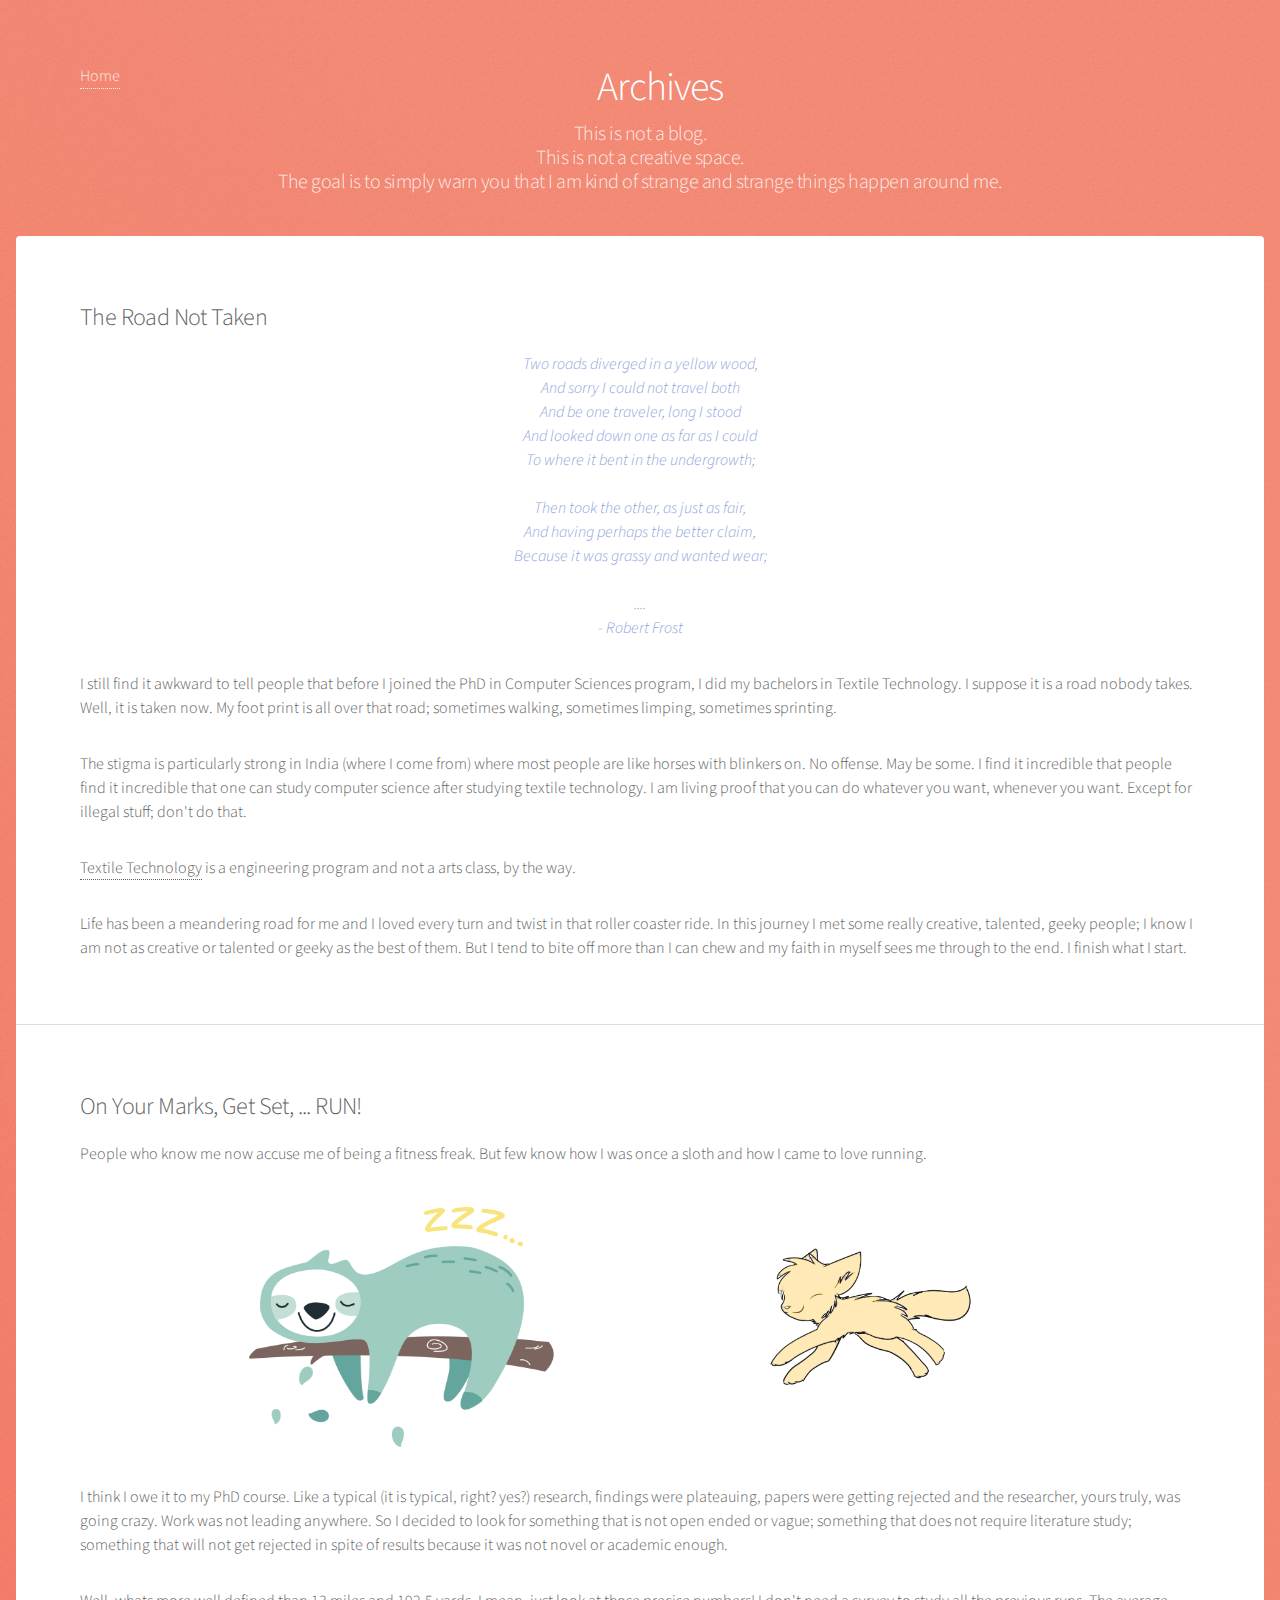
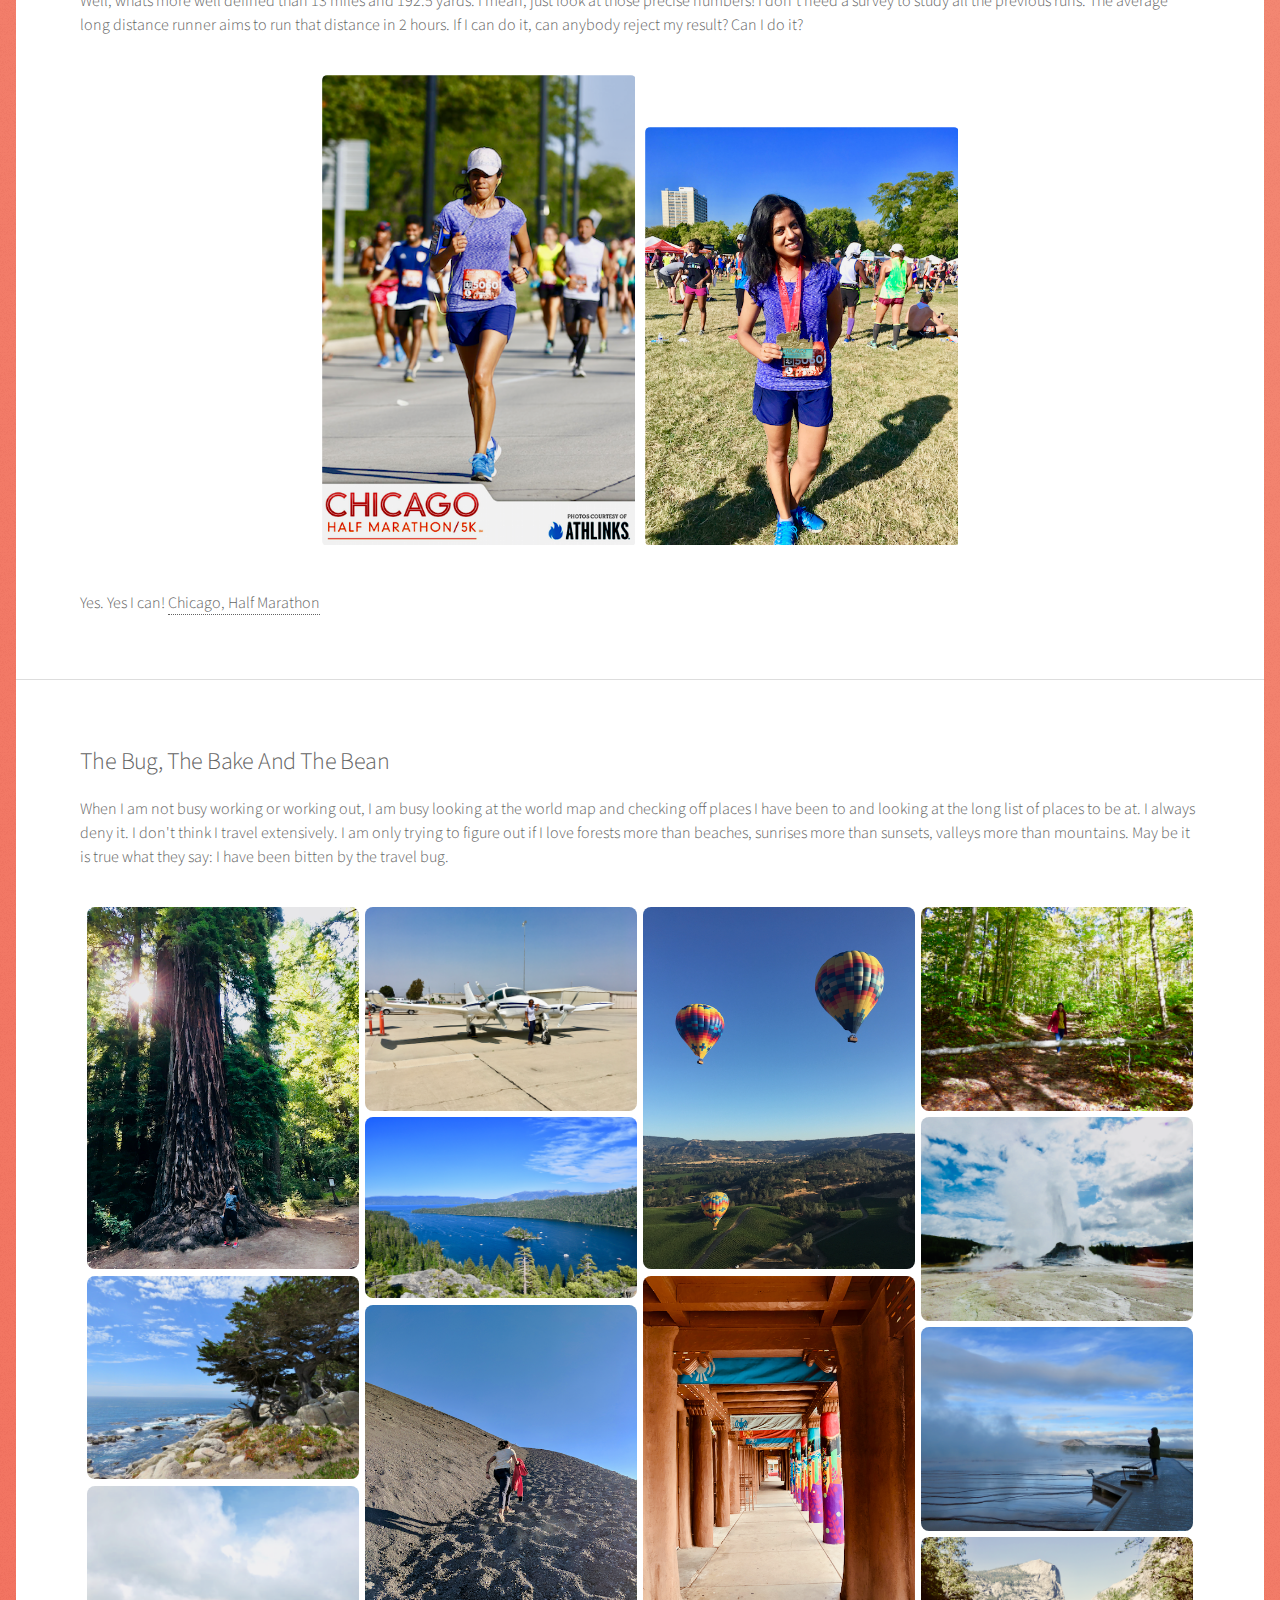
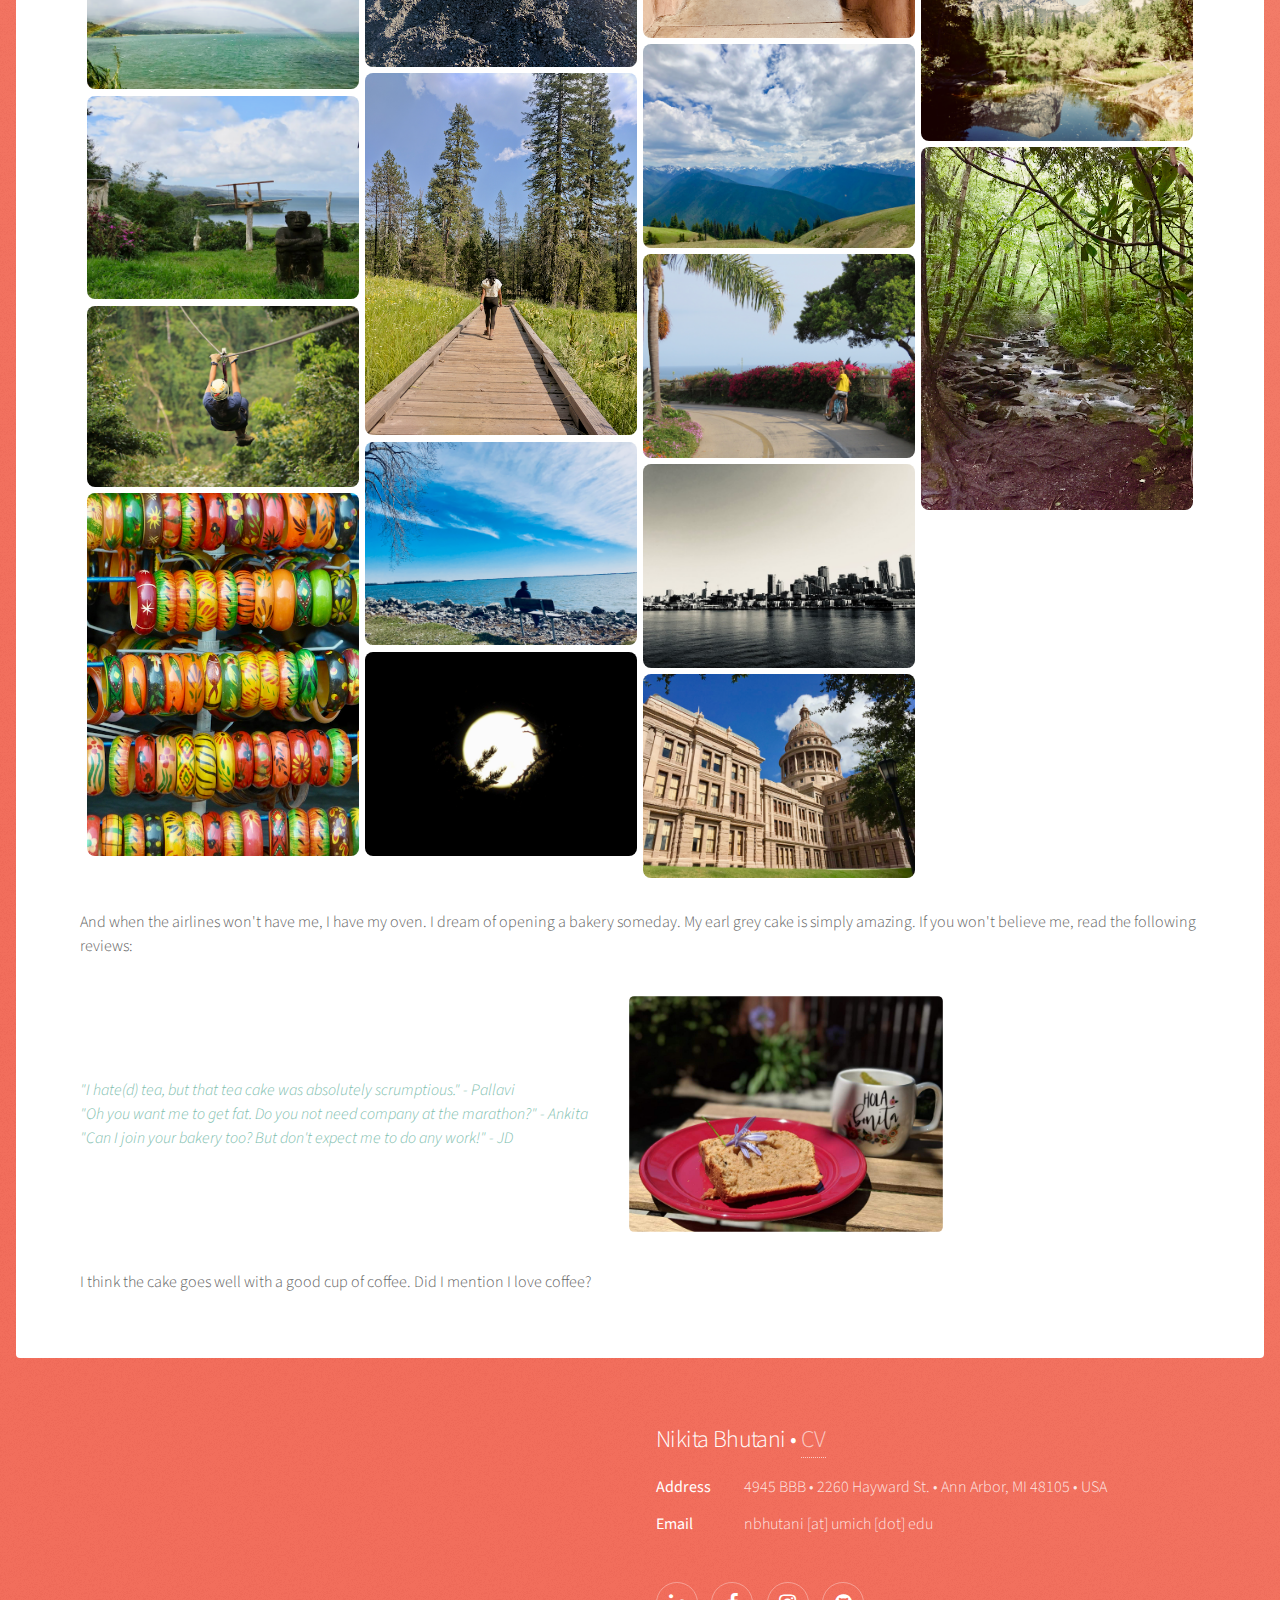
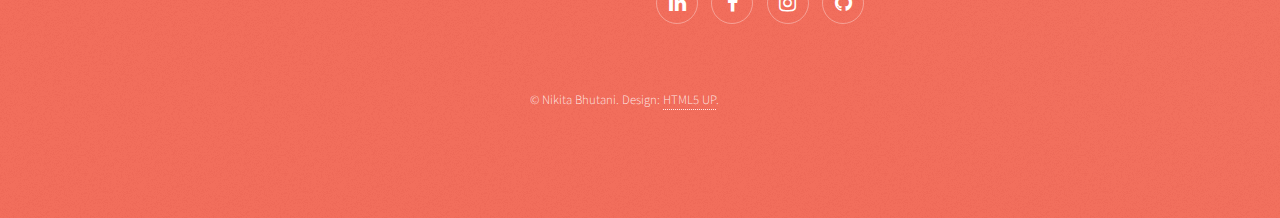
==== commit b431d54b: "personal page updated" ====
--- a/personal.html
+++ b/personal.html
@@ -140,7 +140,7 @@
 								    	<img src="images/travel/great_smoky.png" alt="Great Smoky Mountains" title='Great Smoky Mountains' style="width:100%">
 									</div>
 								</div>
-								
+								<p></p>
 								<p>And when the airlines won't have me, I have my oven. 
 								I dream of opening a bakery someday. 
 								My earl grey cake is simply amazing. 
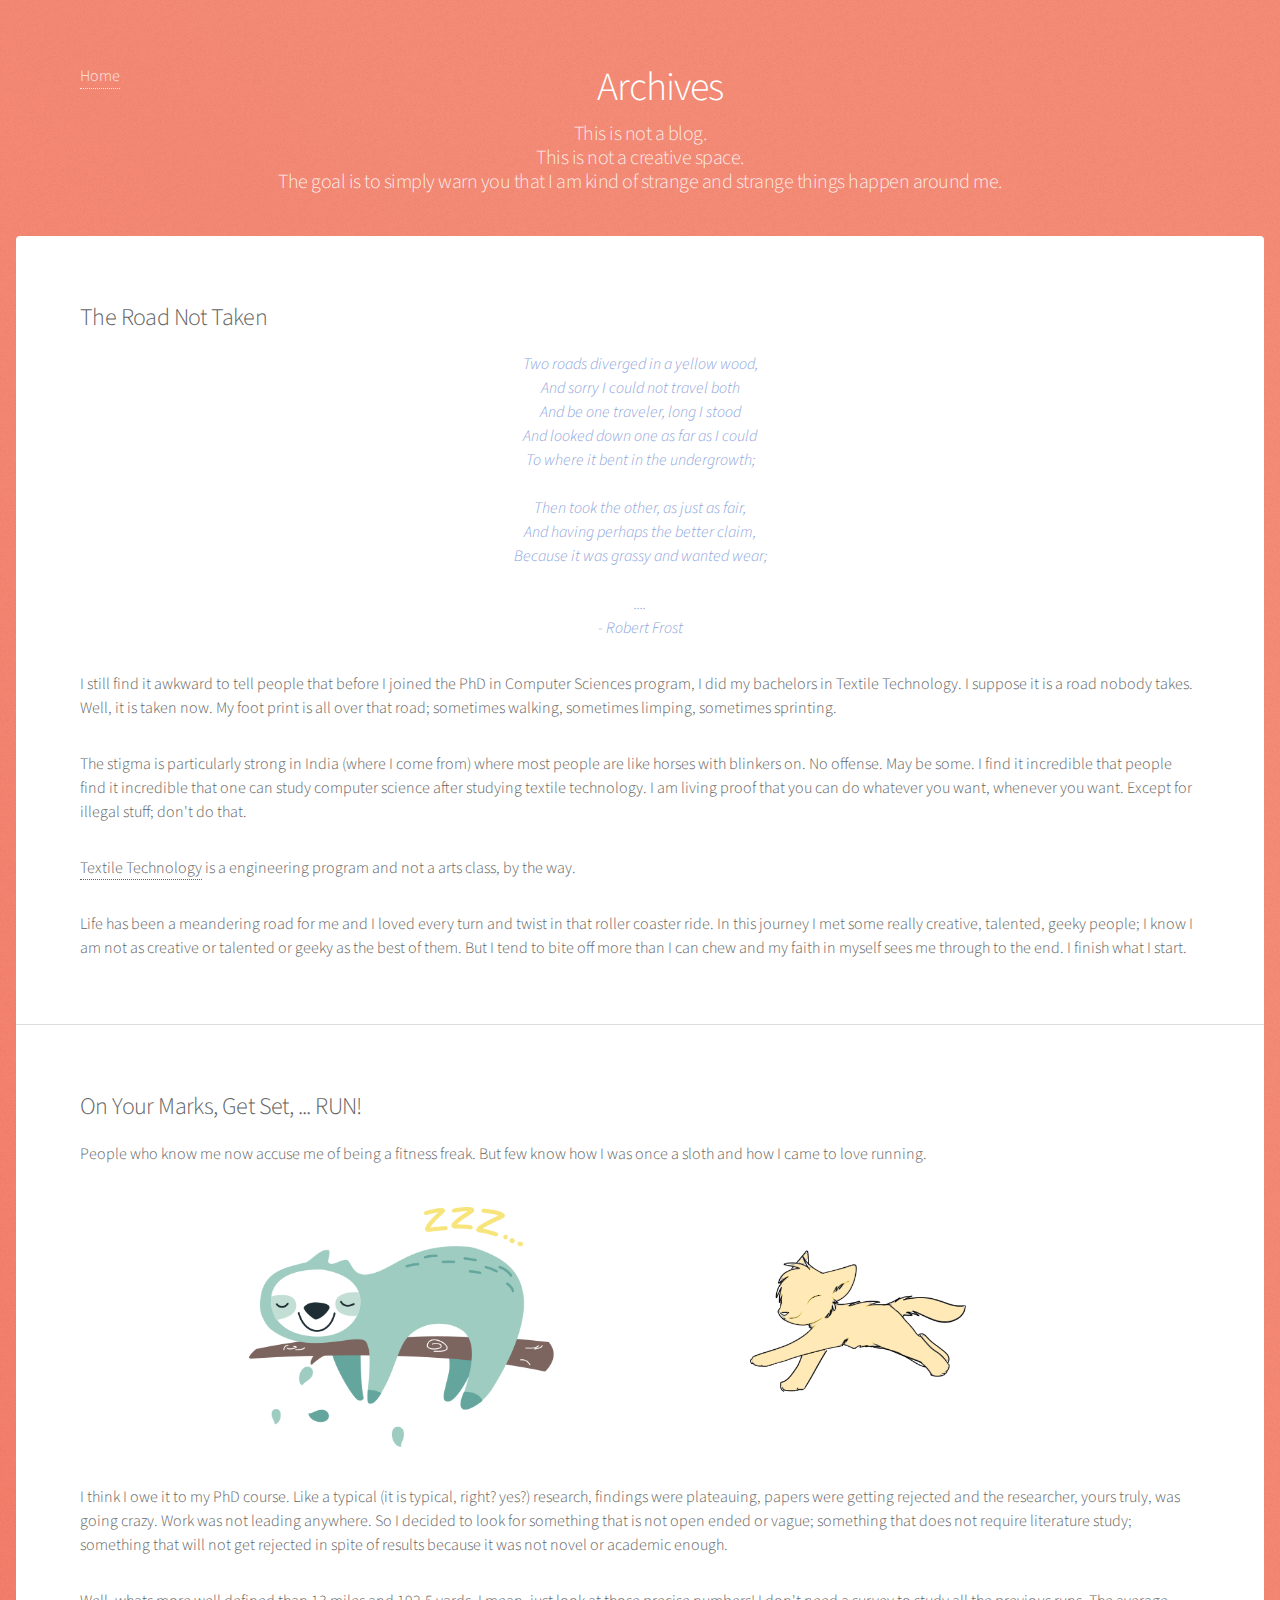
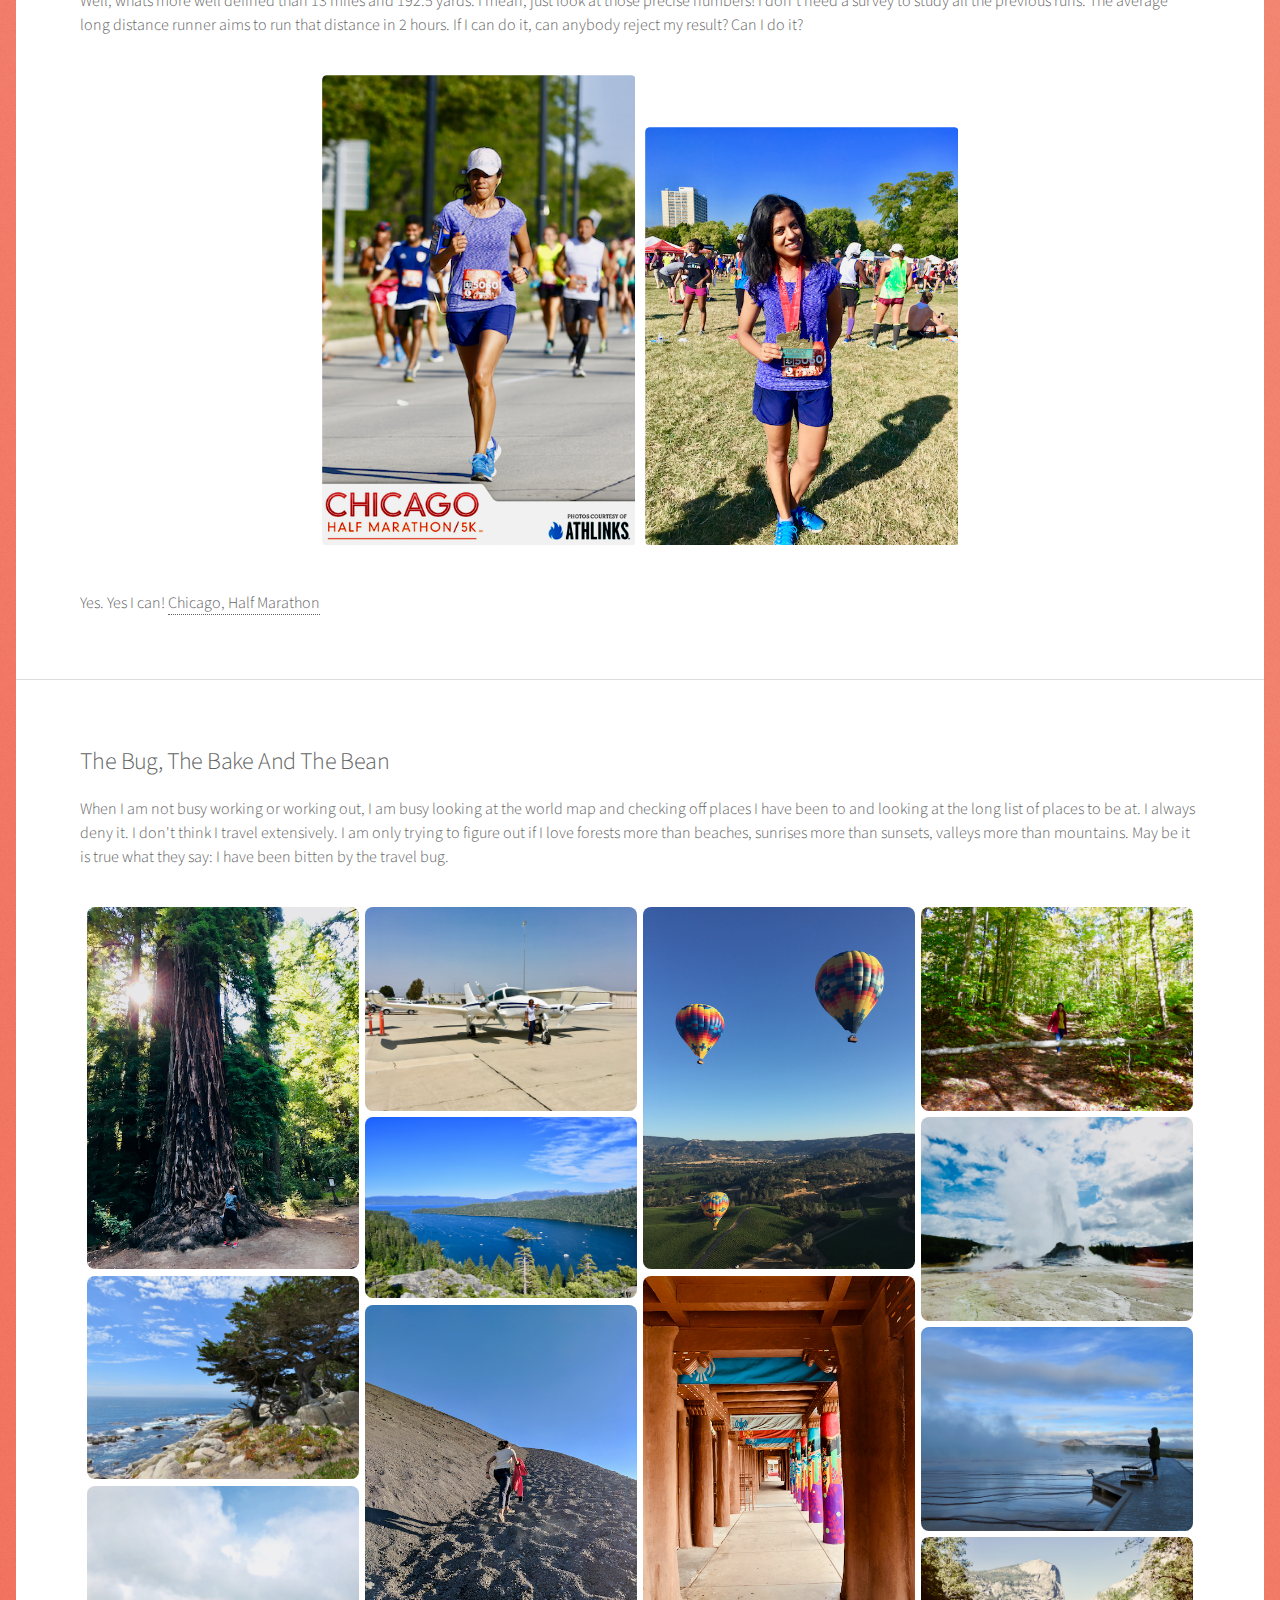
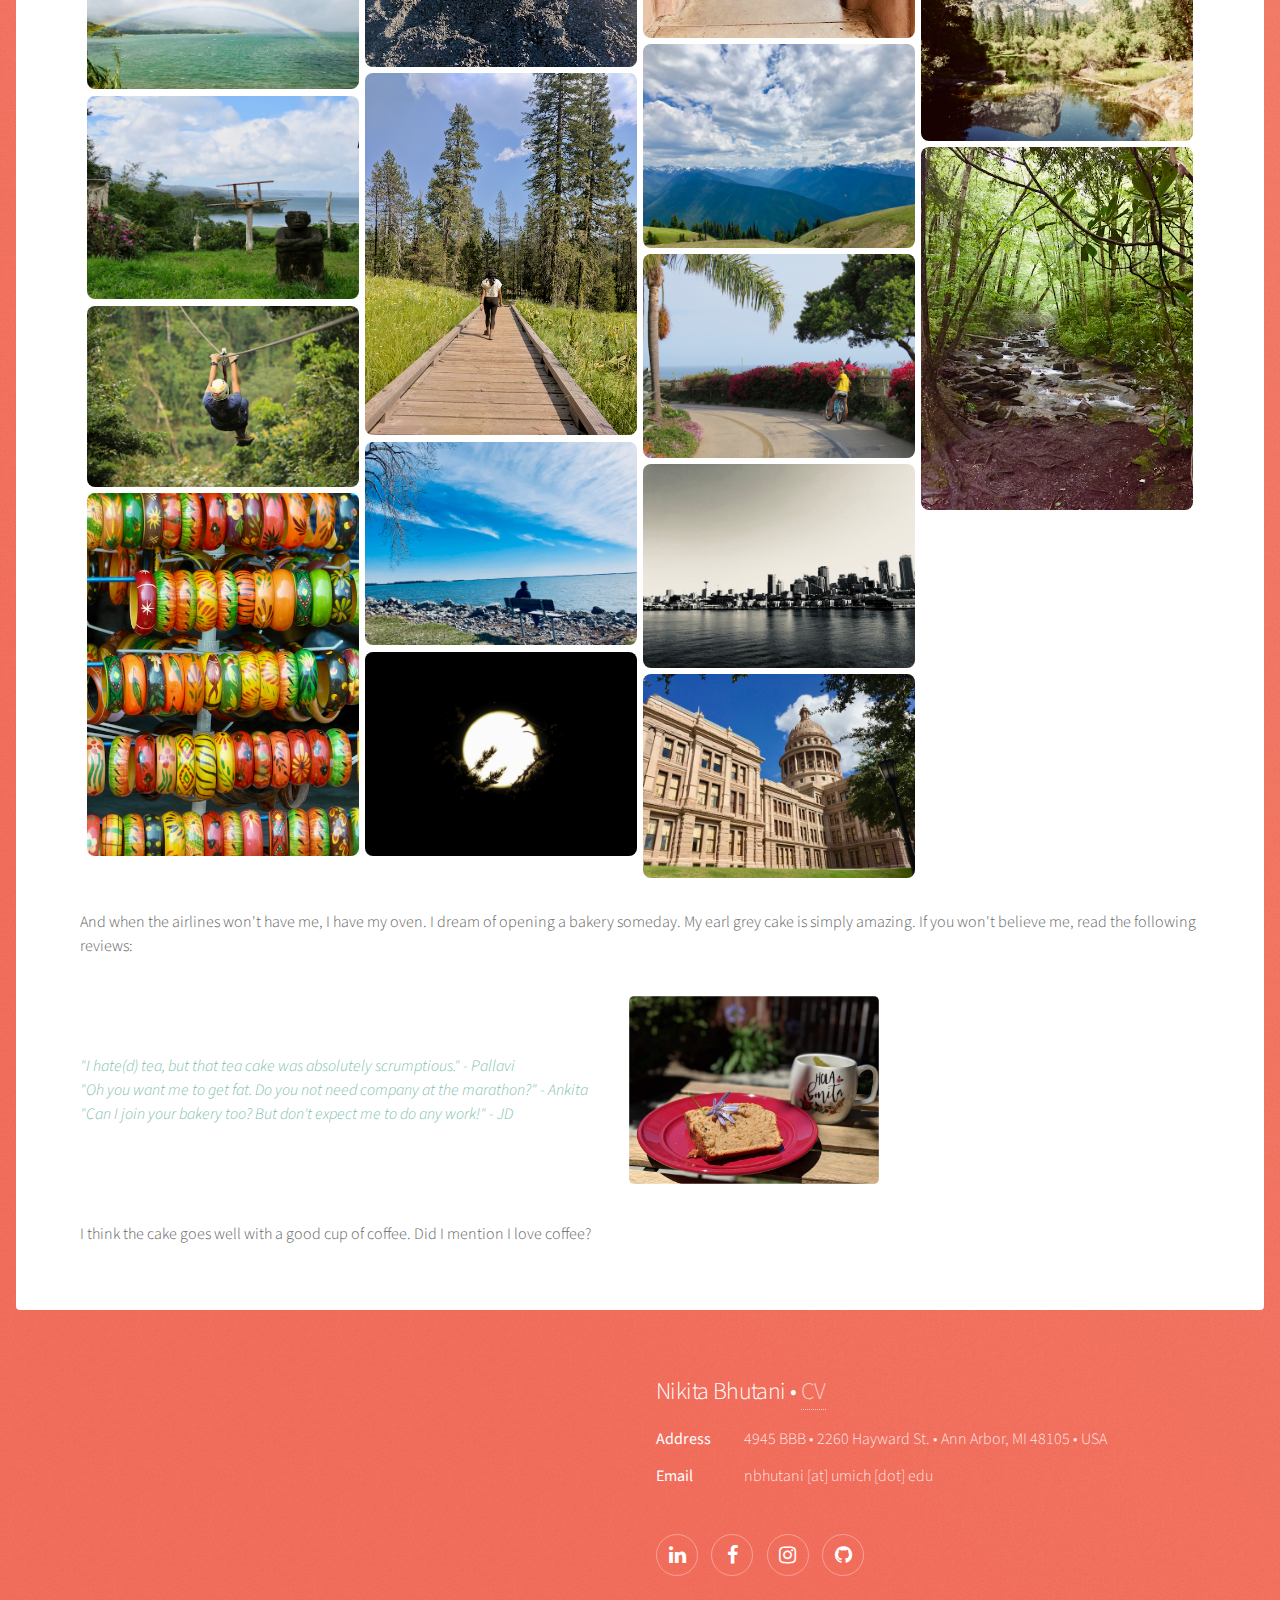
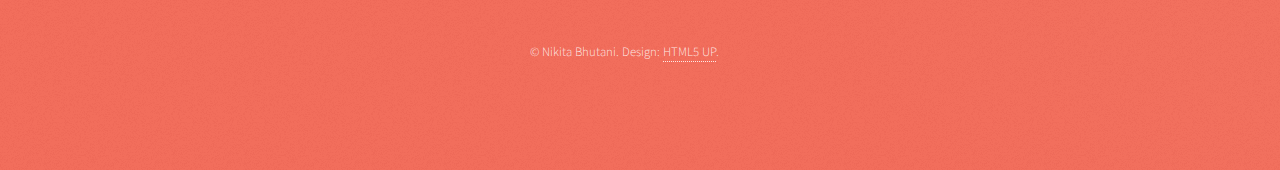
==== commit 7df977e9: "personal page updated" ====
--- a/personal.html
+++ b/personal.html
@@ -152,7 +152,7 @@
 								"Oh you want me to get fat. Do you not need company at the marathon?" - Ankita </br> 
 								"Can I join your bakery too? But don't expect me to do any work!" - JD </br> 
 								</span>
-								<span class="image block_image" style='margin: 0 2em;'><img src='images/earl_grey.png' style='width: 20em; display: inline-block; vertical-align: middle;'/></span>
+								<span class="image block_image" style='margin: 0 2em;'><img src='images/earl_grey.png' style='width: 20em; max-width: 80%; display: inline-block; vertical-align: middle;'/></span>
 								
 								</p>
 								
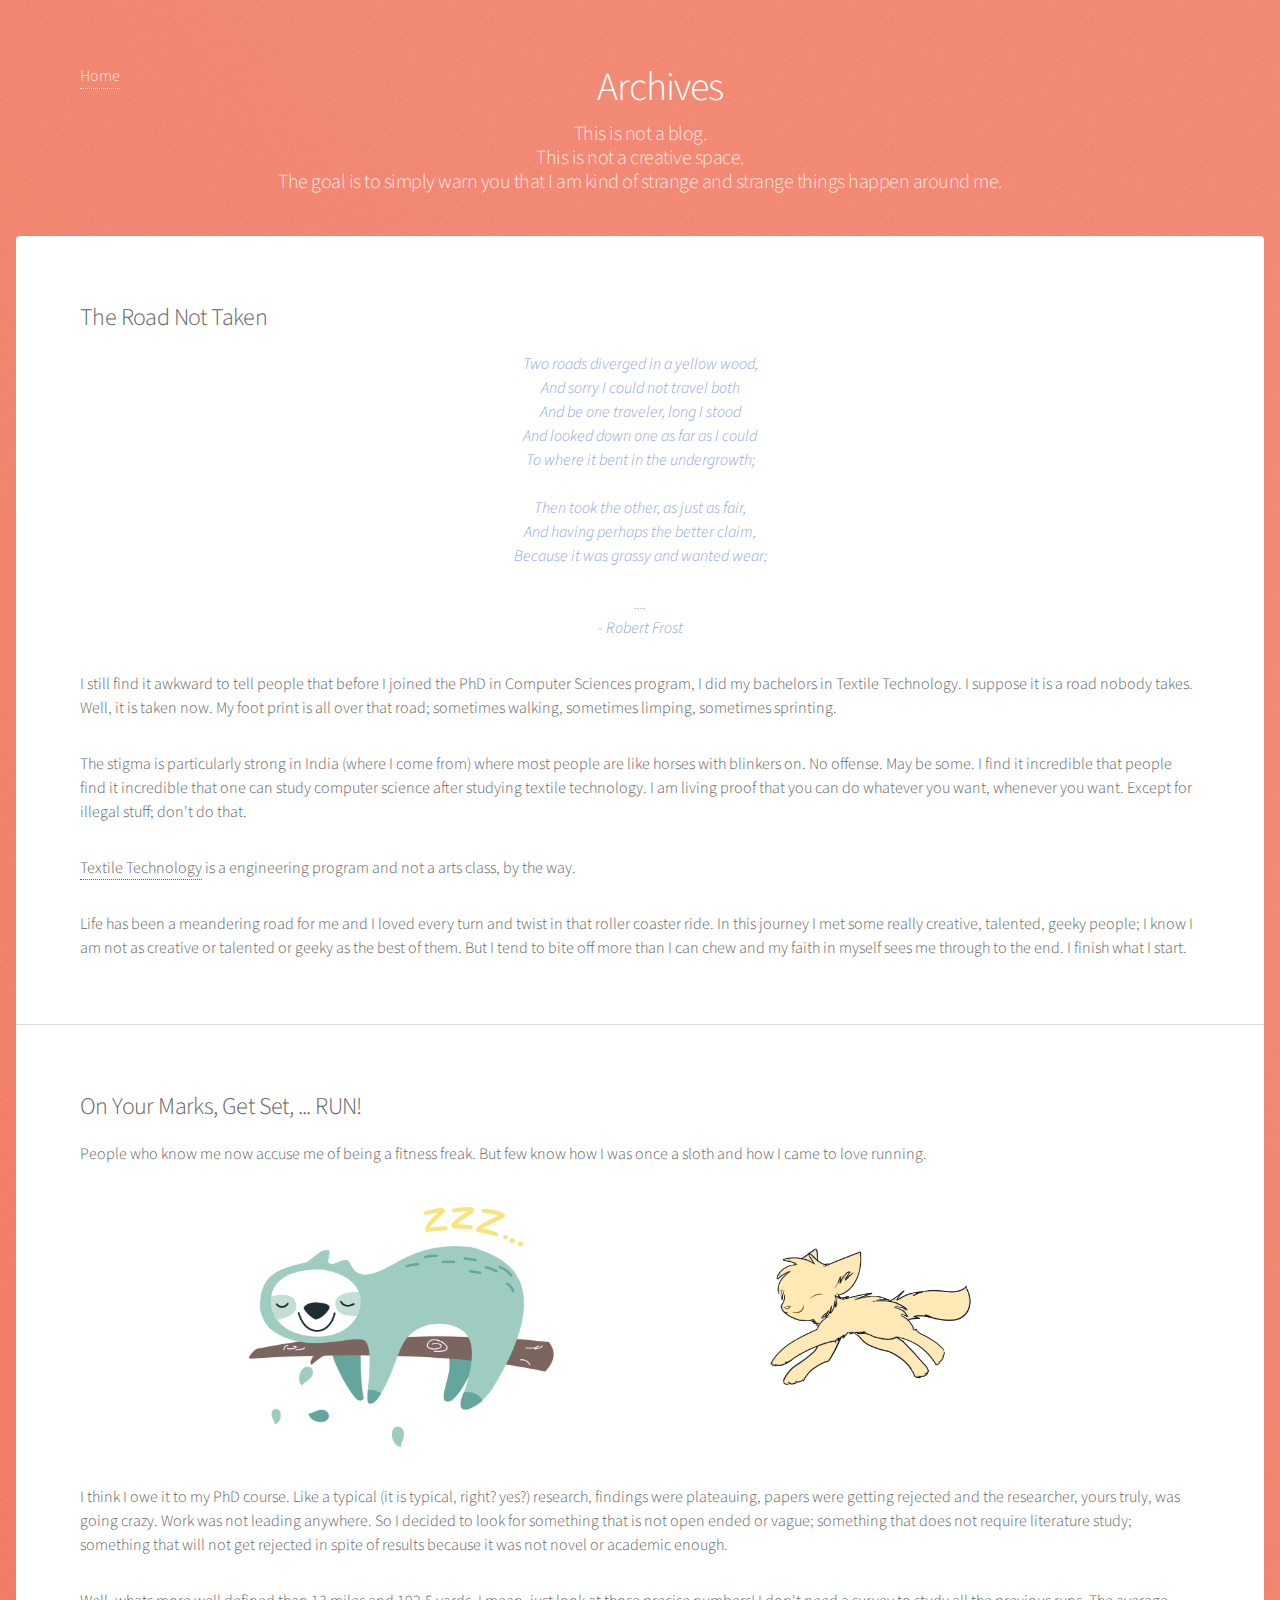
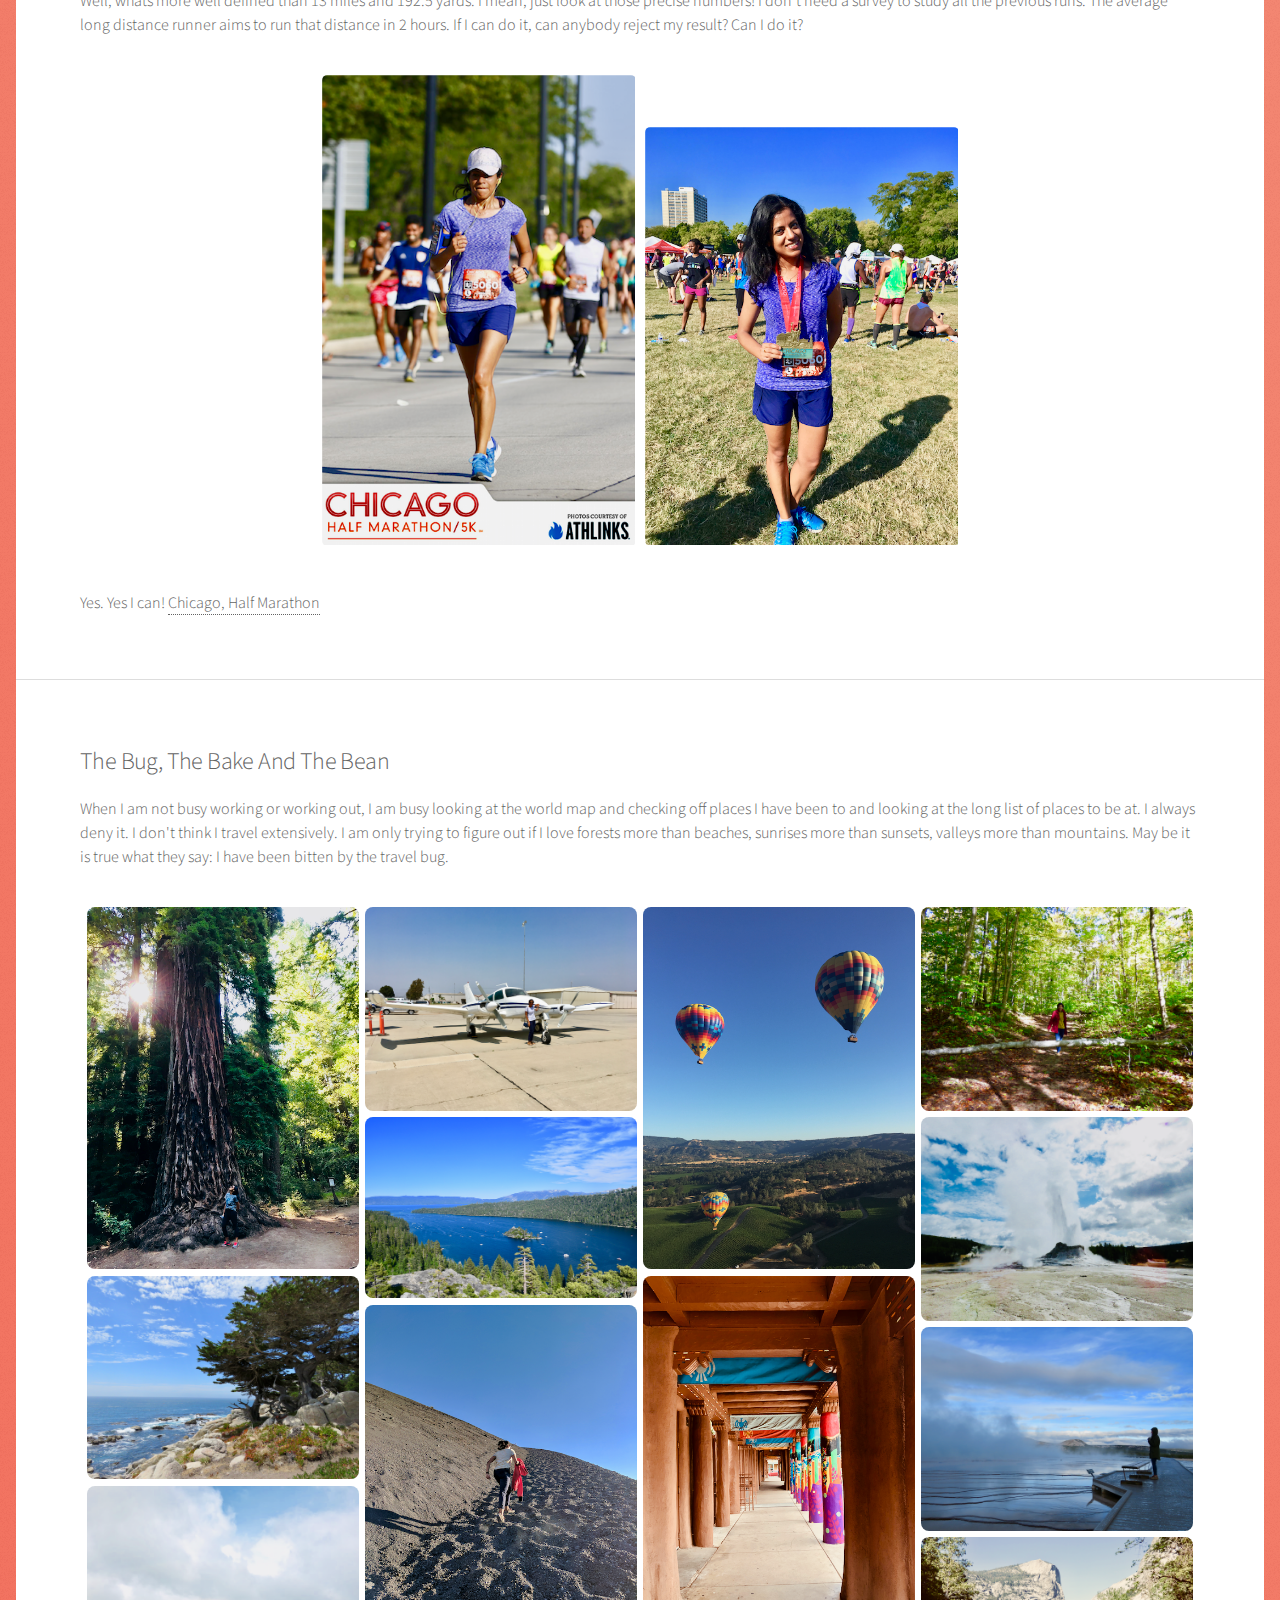
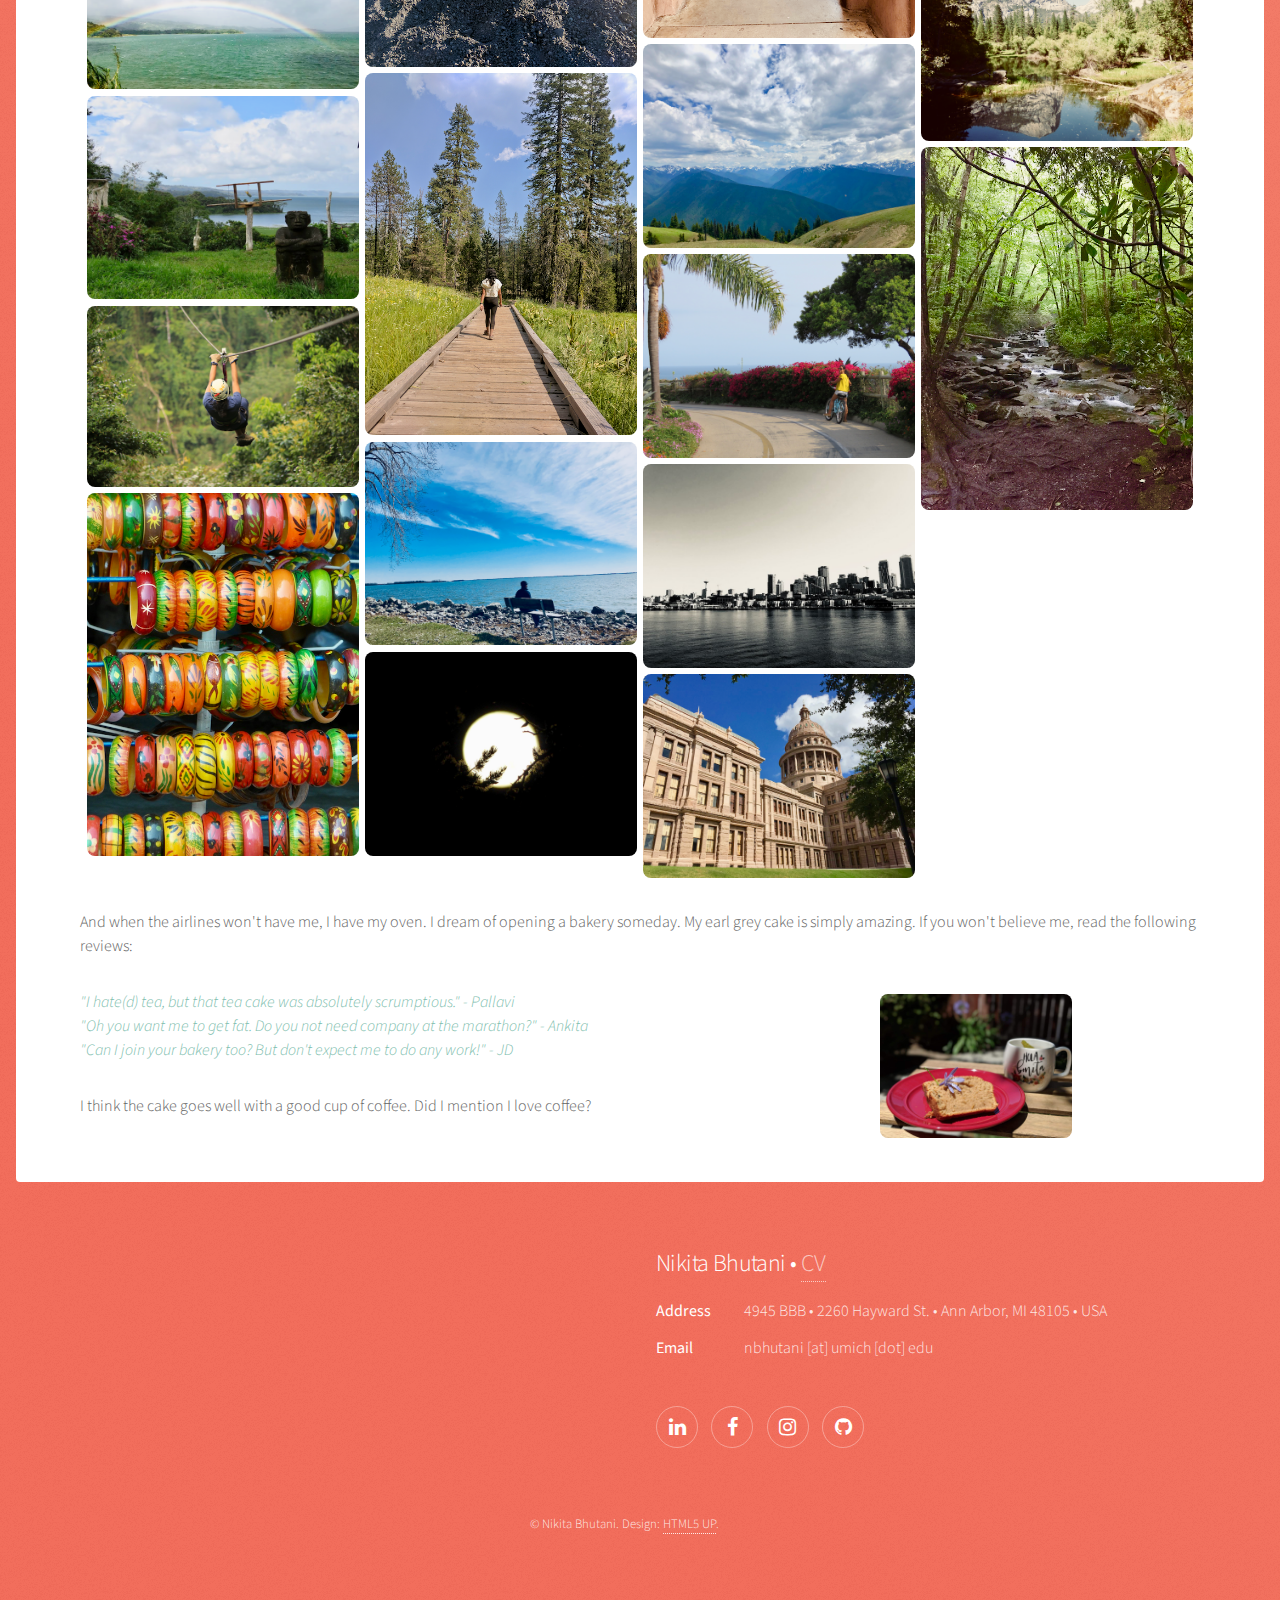
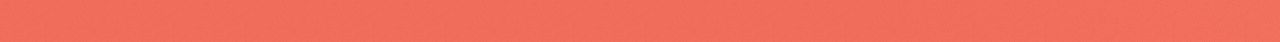
==== commit 505d5a1c: "personal page updated" ====
--- a/personal.html
+++ b/personal.html
@@ -142,23 +142,19 @@
 								</div>
 								<p></p>
 								<p>And when the airlines won't have me, I have my oven. 
-								I dream of opening a bakery someday. 
-								My earl grey cake is simply amazing. 
-								If you won't believe me, read the following reviews:
+									I dream of opening a bakery someday. 
+									My earl grey cake is simply amazing. 
+									If you won't believe me, read the following reviews:
 								</p>
 								<p style='color: #7BBCAC; font-style: italic;'>
-								<span style='display: inline-block;vertical-align: middle;'>
-								"I hate(d) tea, but that tea cake was absolutely scrumptious." - Pallavi </br>
-								"Oh you want me to get fat. Do you not need company at the marathon?" - Ankita </br> 
-								"Can I join your bakery too? But don't expect me to do any work!" - JD </br> 
-								</span>
-								<span class="image block_image" style='margin: 0 2em;'><img src='images/earl_grey.png' style='width: 20em; max-width: 80%; display: inline-block; vertical-align: middle;'/></span>
-								
-								</p>
-								
+									<span class='image right'><img src='images/earl_grey.png' style='width: 20em; max-width: 60%; display: inline-block; vertical-align: middle;'/></span>
+									"I hate(d) tea, but that tea cake was absolutely scrumptious." - Pallavi </br>
+									"Oh you want me to get fat. Do you not need company at the marathon?" - Ankita </br> 
+									"Can I join your bakery too? But don't expect me to do any work!" - JD </br> 
 								</p>
 								<p>I think the cake goes well with a good cup of coffee. 
-								Did I mention I love coffee?</p>
+									Did I mention I love coffee?
+								</p>
 							</section>
 
 					</div>
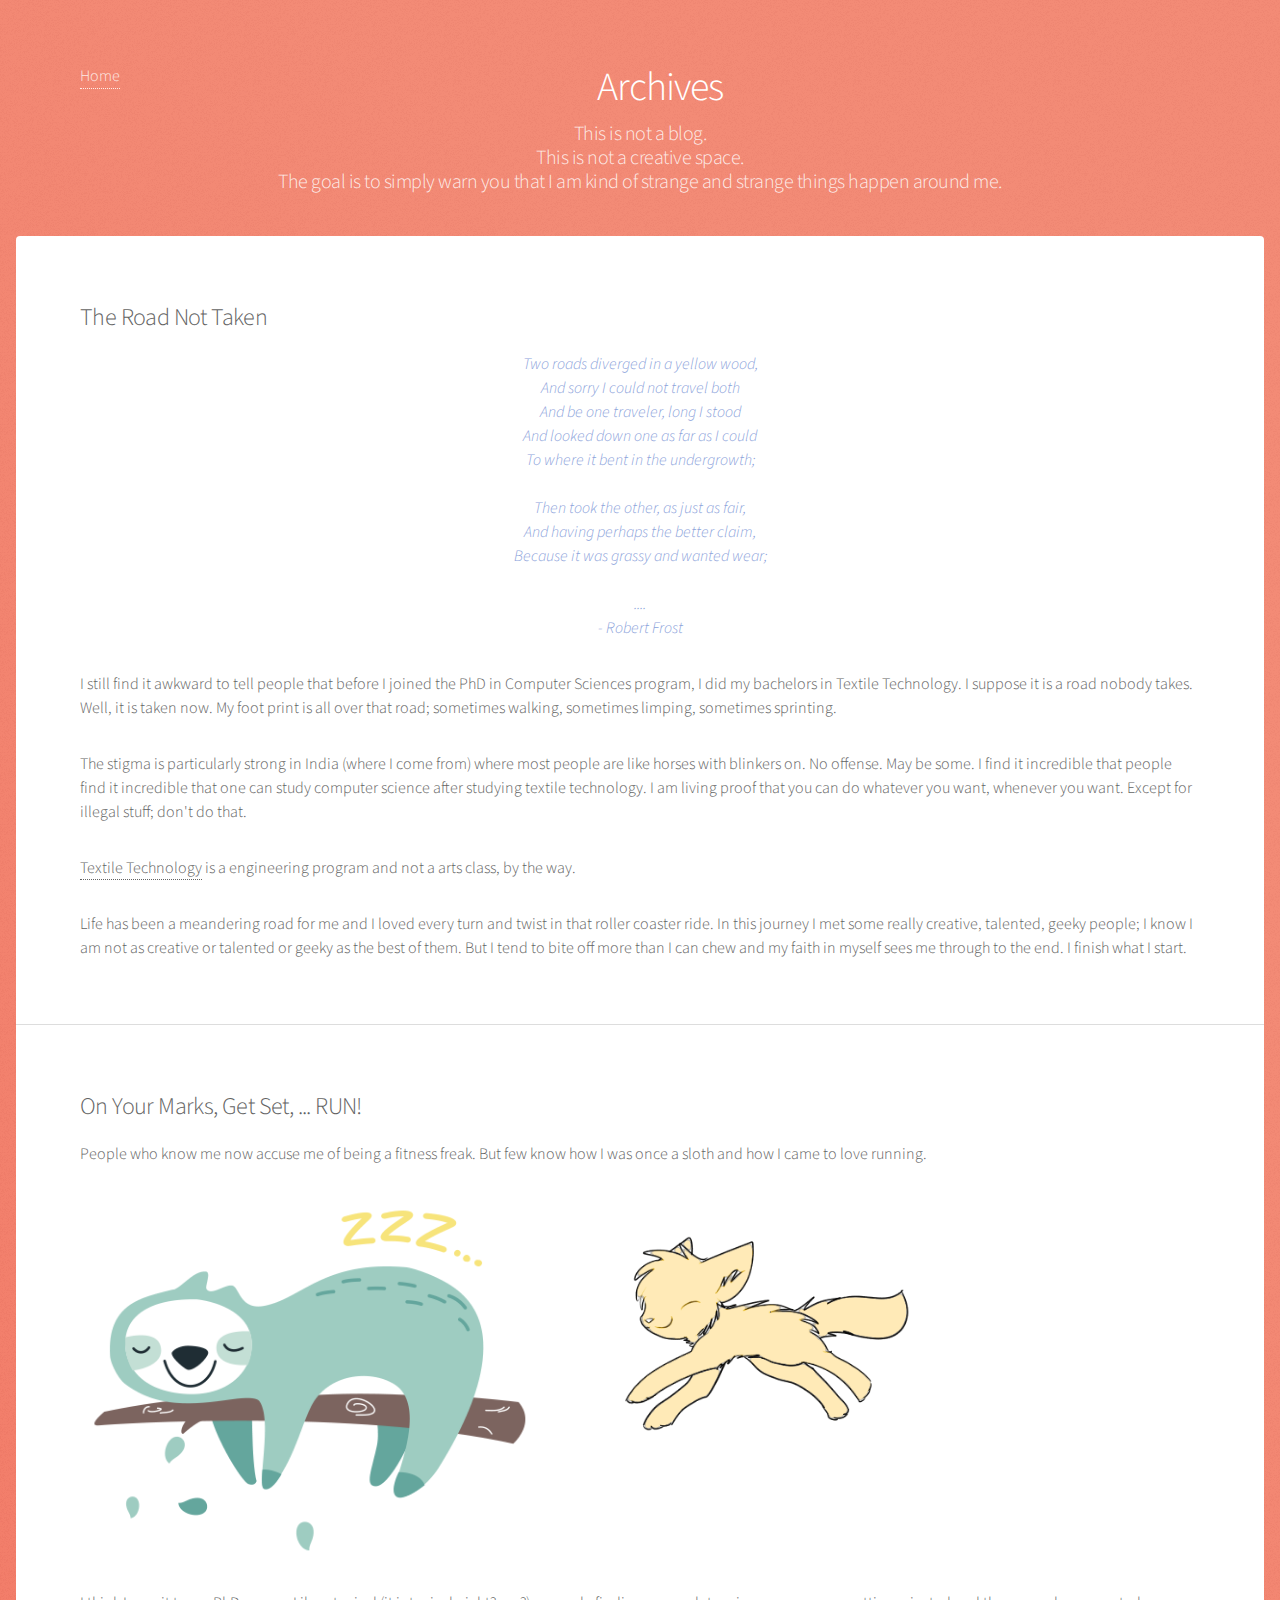
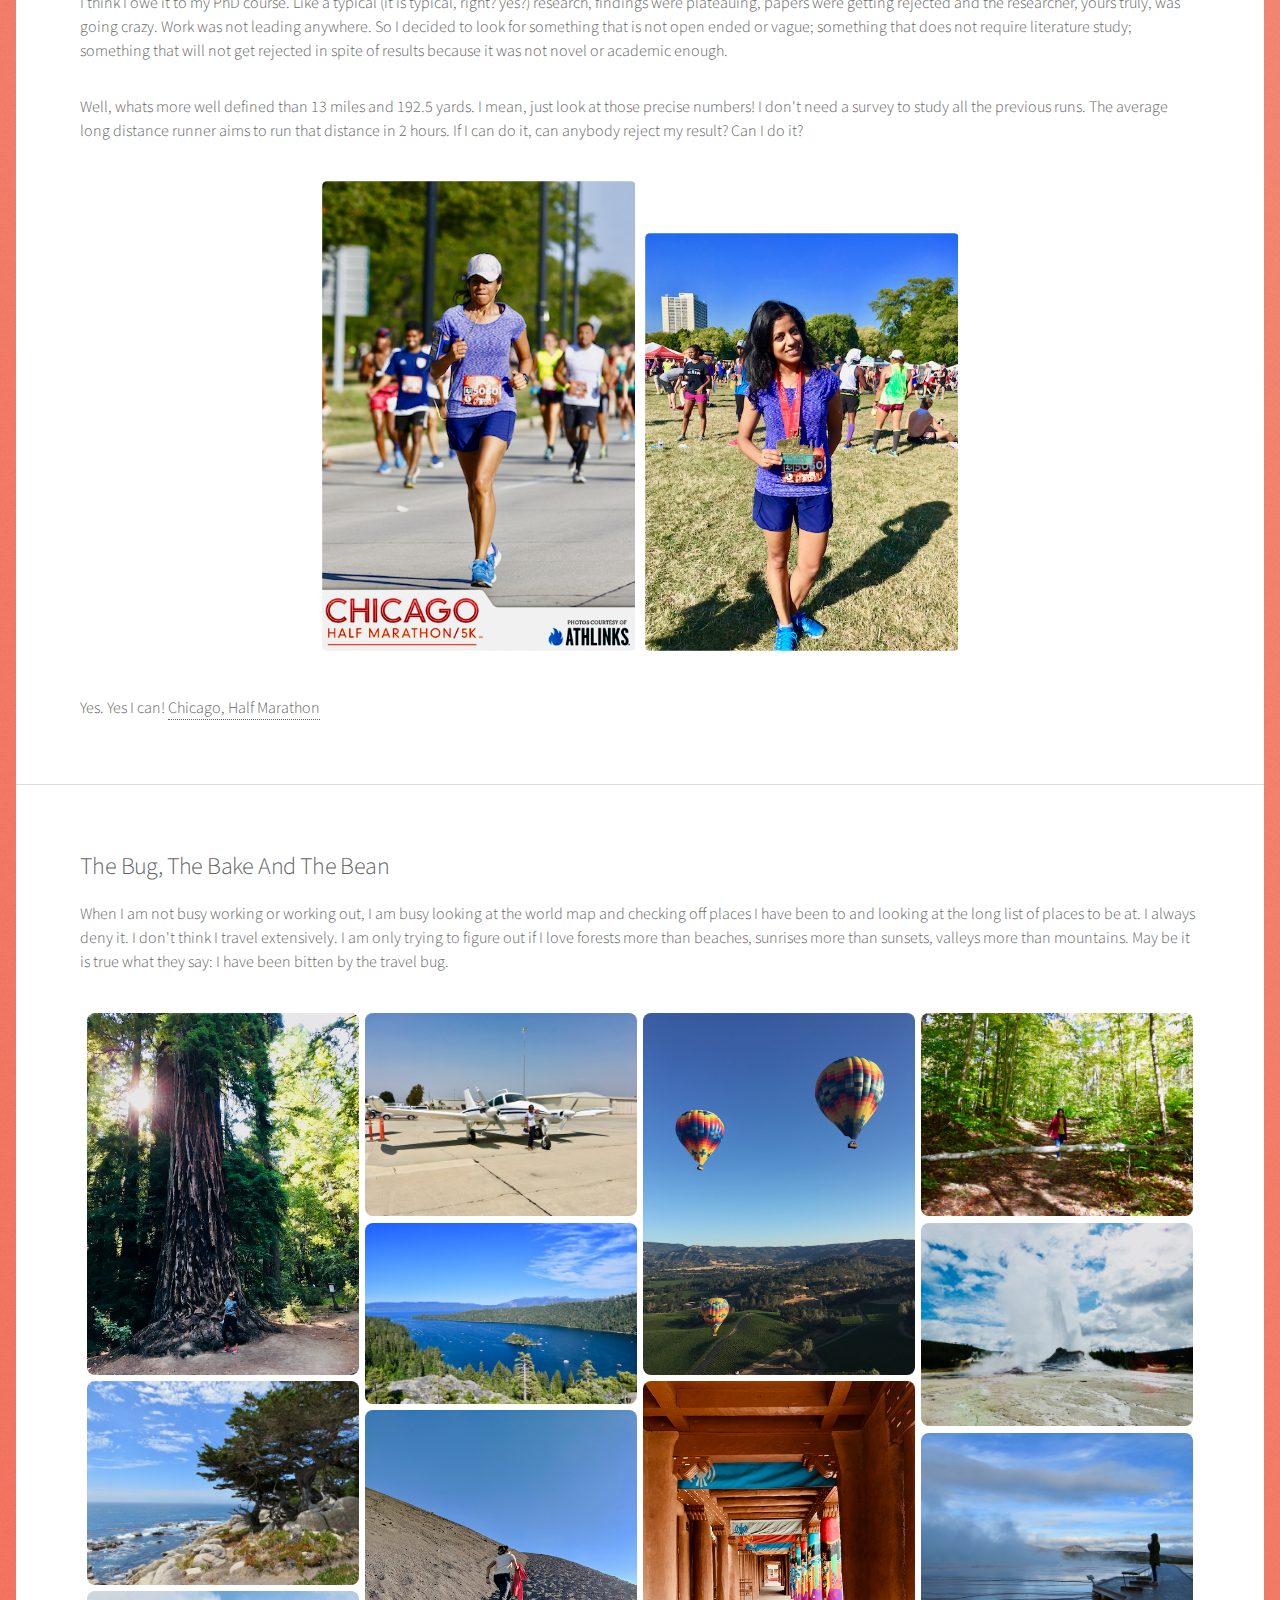
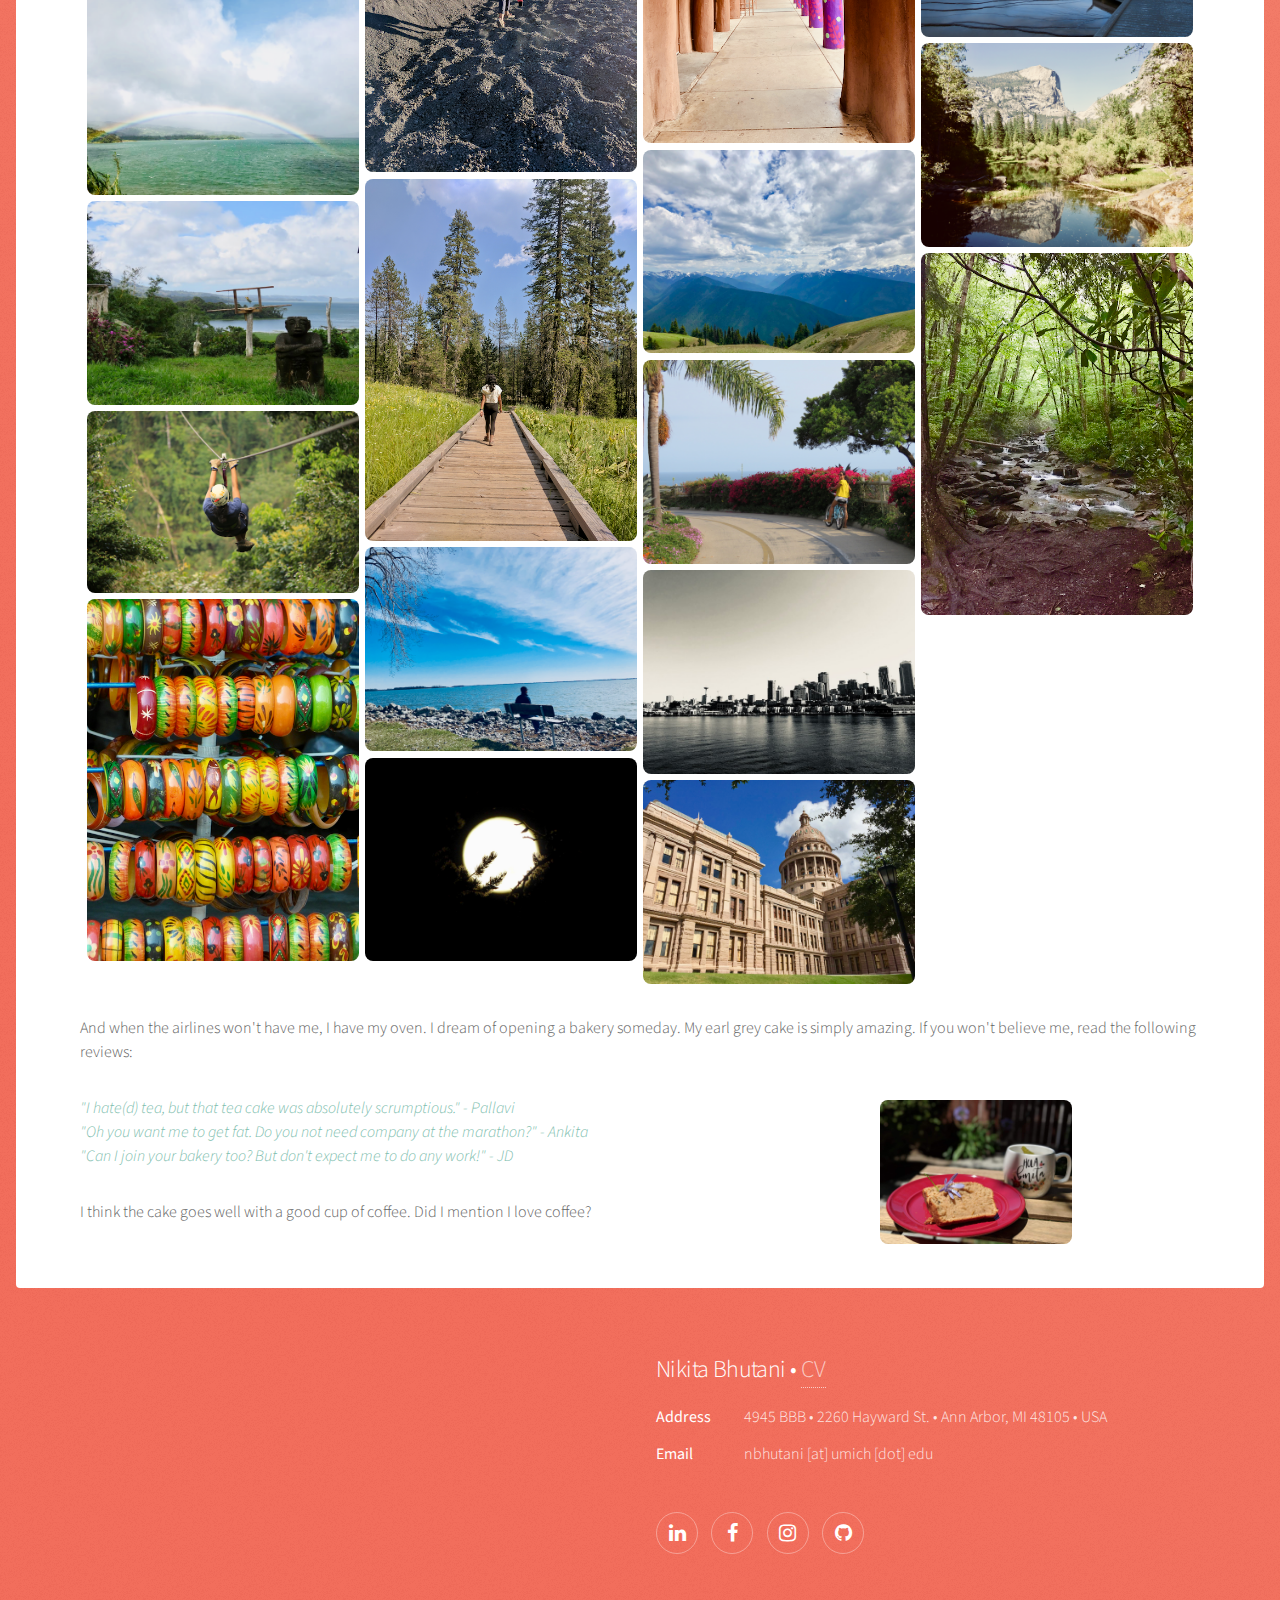
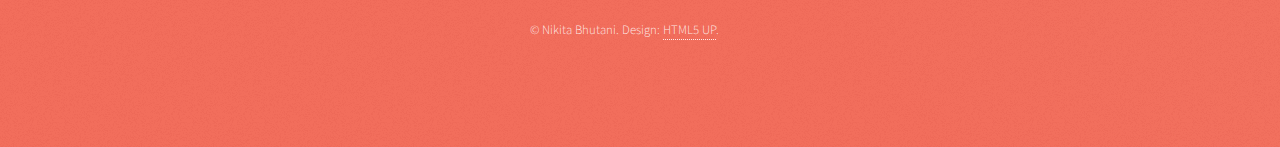
==== commit 115a0715: "personal page updated" ====
--- a/personal.html
+++ b/personal.html
@@ -71,10 +71,17 @@
 								<p> People who know me now accuse me of being a fitness freak. 
 								But few know how I was once a sloth and how I came to love running.					  
 								</p>
-								<p style='text-align: center'>
+								<!-- 
+<p style='text-align: center'>
 									<img src='images/sloth.png' class='personal_images'/>
 									<img src='images/running_cat.gif' class='personal_images'/>
 								</p>
+ -->							<div class="box alt">
+									<div class="row gtr-uniform">
+										<div class="col-5"><span class="image fit"><img src="images/sloth.png" alt="" /></span></div>
+										<div class="col-5"><span class="image fit"><img src="images/running_cat.gif" alt="" /></span></div>
+									</div>
+								</div>
 								<p> I think I owe it to my PhD course. 
 								Like a typical (it is typical, right? yes?) research, findings were plateauing, papers were getting rejected and the researcher, yours truly, was going crazy. 
 								Work was not leading anywhere. 
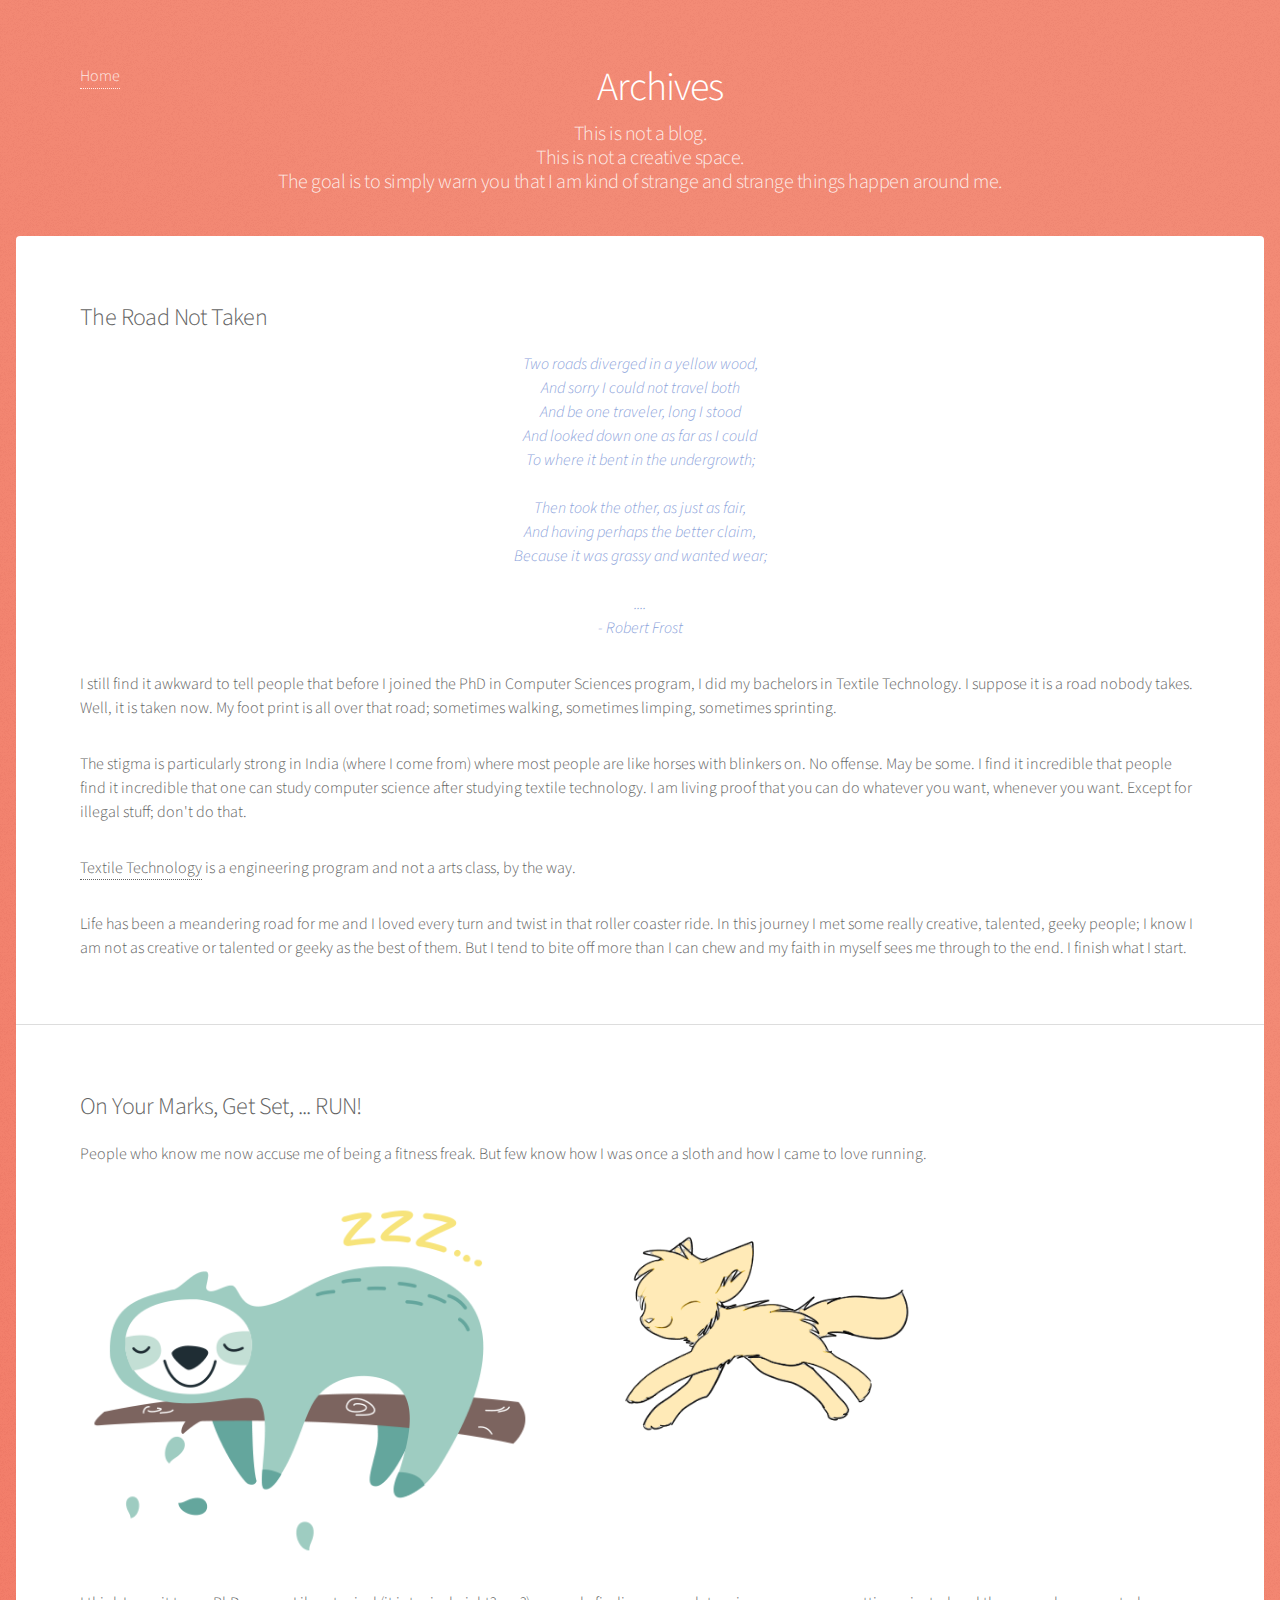
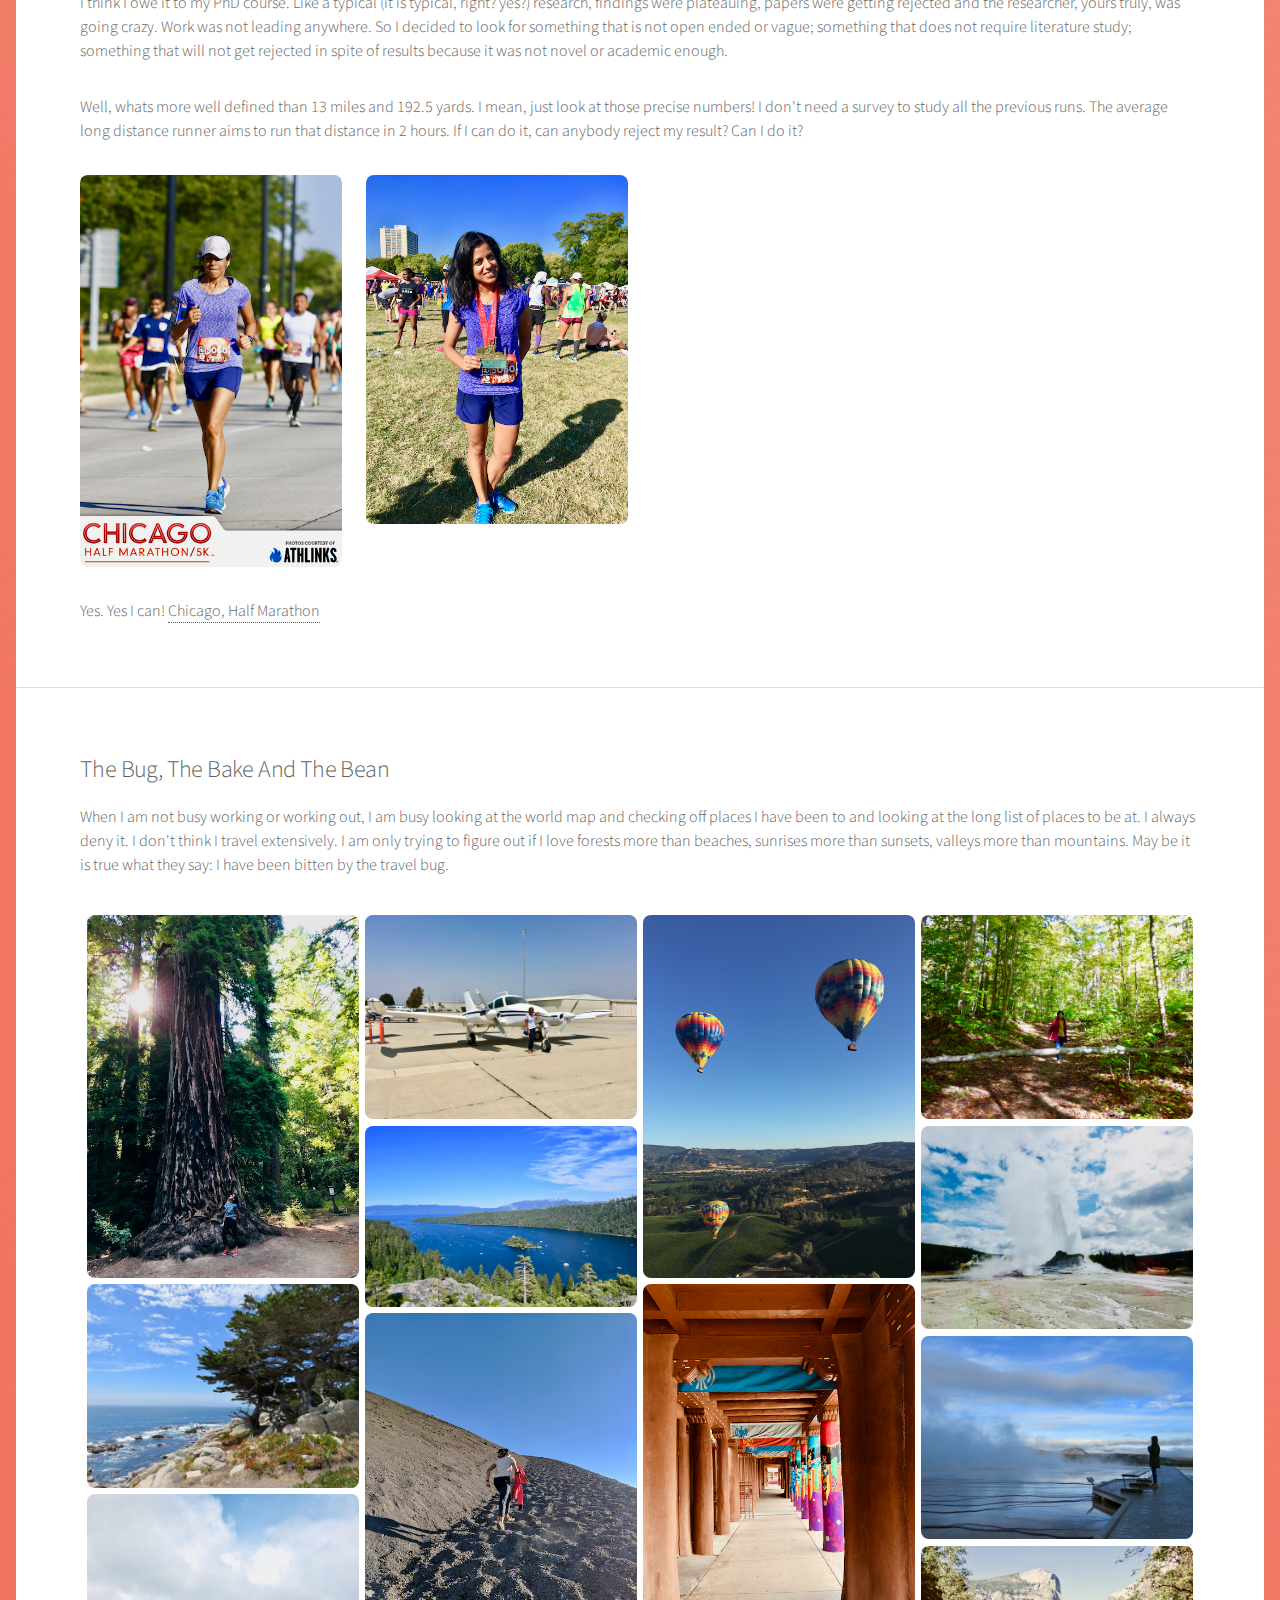
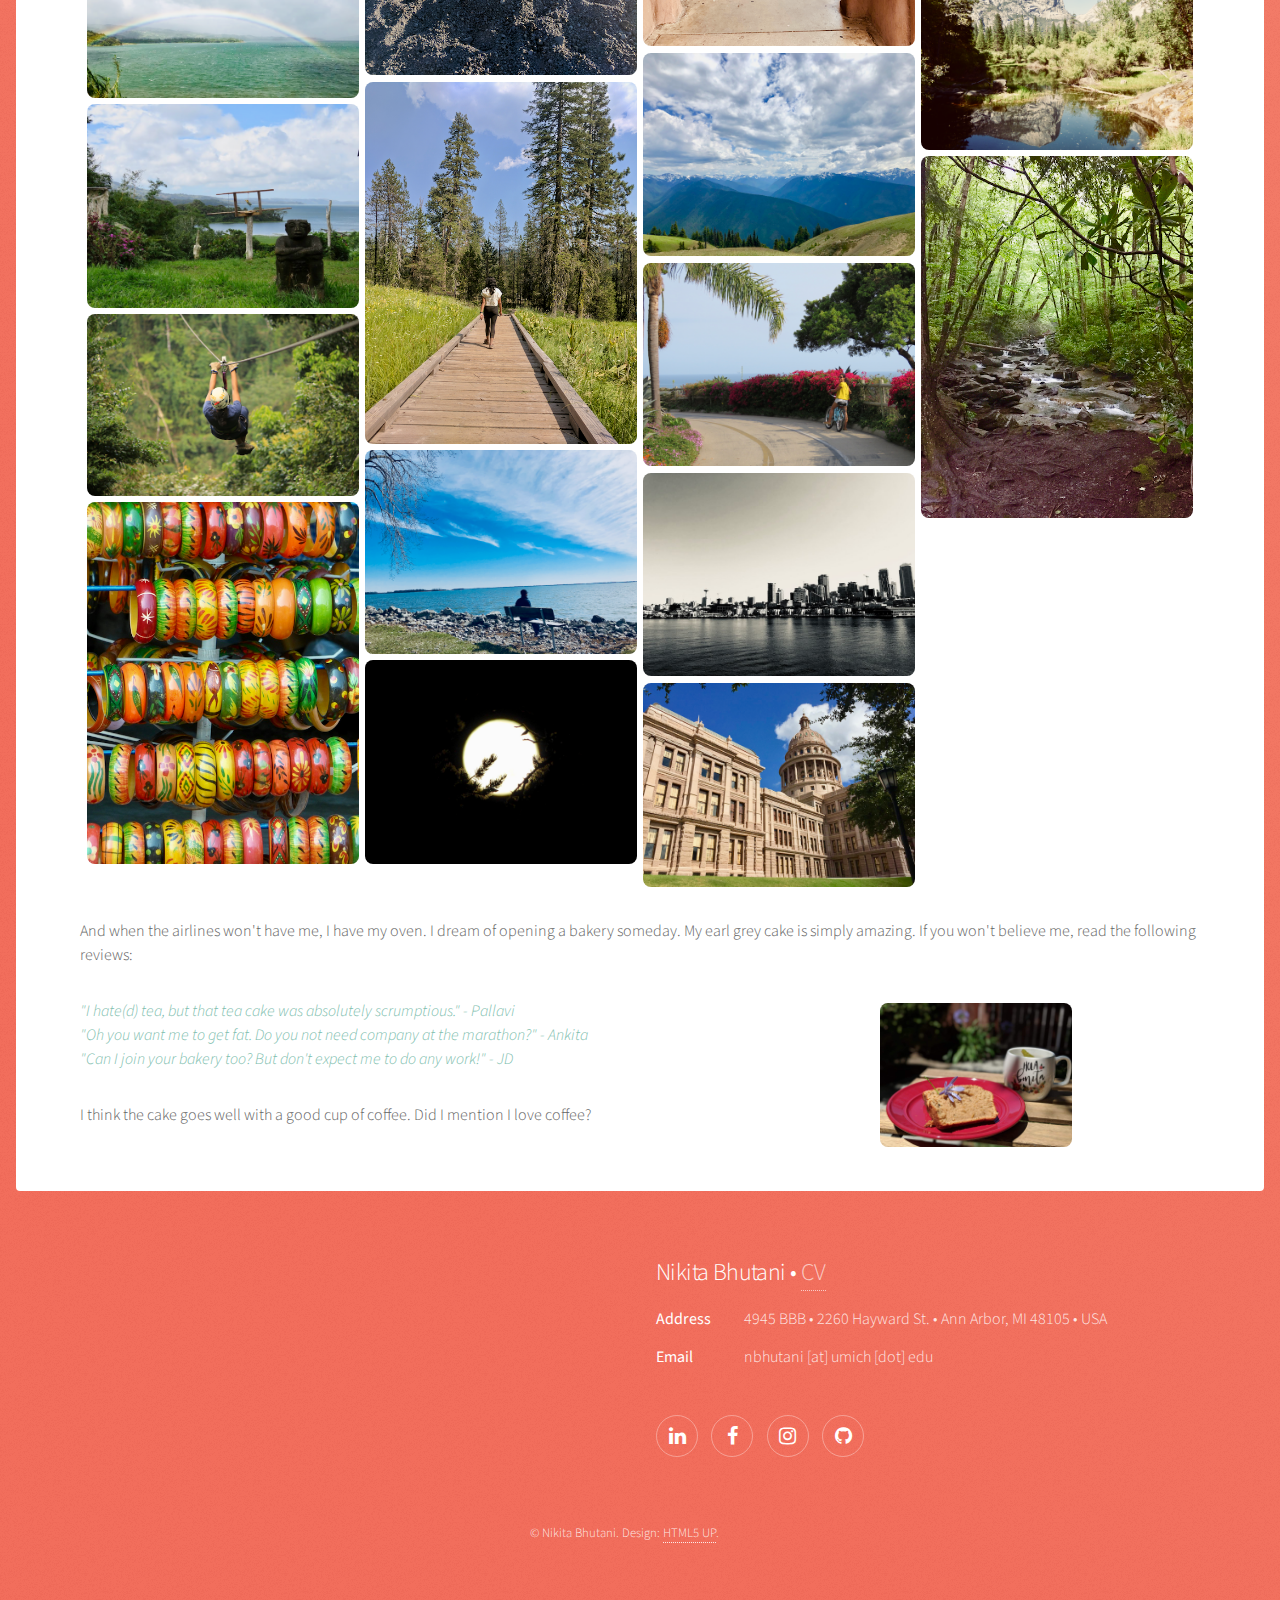
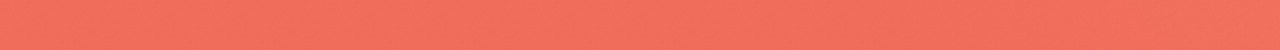
==== commit b5fb6cc1: "personal page updated" ====
--- a/personal.html
+++ b/personal.html
@@ -71,12 +71,7 @@
 								<p> People who know me now accuse me of being a fitness freak. 
 								But few know how I was once a sloth and how I came to love running.					  
 								</p>
-								<!-- 
-<p style='text-align: center'>
-									<img src='images/sloth.png' class='personal_images'/>
-									<img src='images/running_cat.gif' class='personal_images'/>
-								</p>
- -->							<div class="box alt">
+								<div class="box alt">
 									<div class="row gtr-uniform">
 										<div class="col-5"><span class="image fit"><img src="images/sloth.png" alt="" /></span></div>
 										<div class="col-5"><span class="image fit"><img src="images/running_cat.gif" alt="" /></span></div>
@@ -95,12 +90,12 @@
 								The average long distance runner aims to run that distance in 2 hours. 
 								If I can do it, can anybody reject my result? Can I do it? 
 								</p>
-								<p style='text-align: center'>
-								<span class="image block_image">
-								<img src='images/chicago_half_marathon_3.png' alt="" style='display: inline-block;'>
-								<img src='images/chicago_half_marathon_1.png' alt="" style='display: inline-block;'>
-								</span>
-								</p>
+								<div class="box alt">
+									<div class="row gtr-uniform">
+										<div class="col-3"><span class="image fit"><img src="images/chicago_half_marathon_3.png" alt="" /></span></div>
+										<div class="col-3"><span class="image fit"><img src="images/chicago_half_marathon_1.png" alt="" /></span></div>
+									</div>
+								</div>
 								<p>Yes. Yes I can! <a href='https://www.athlinks.com/event/20834/results/Event/612285/Course/931064/Bib/5060'>Chicago, Half Marathon</a>
 								</p>
 							</section>
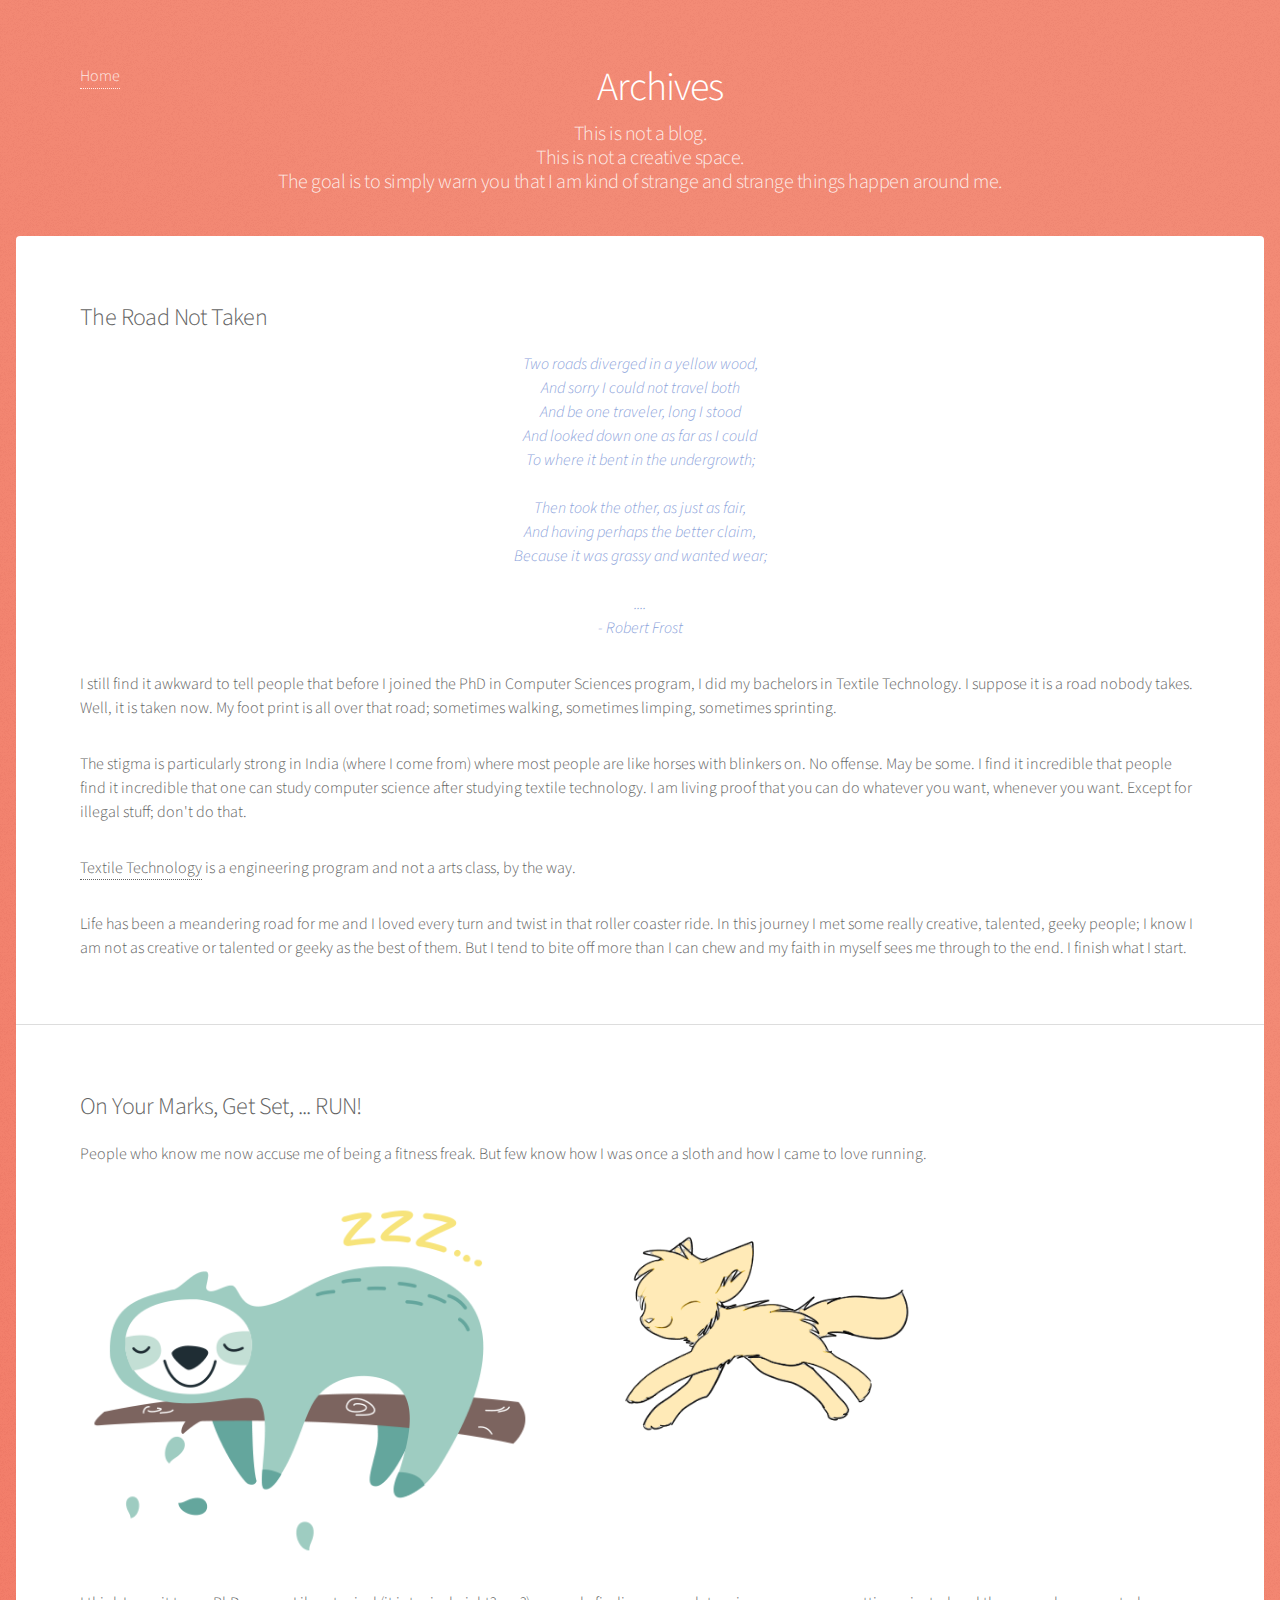
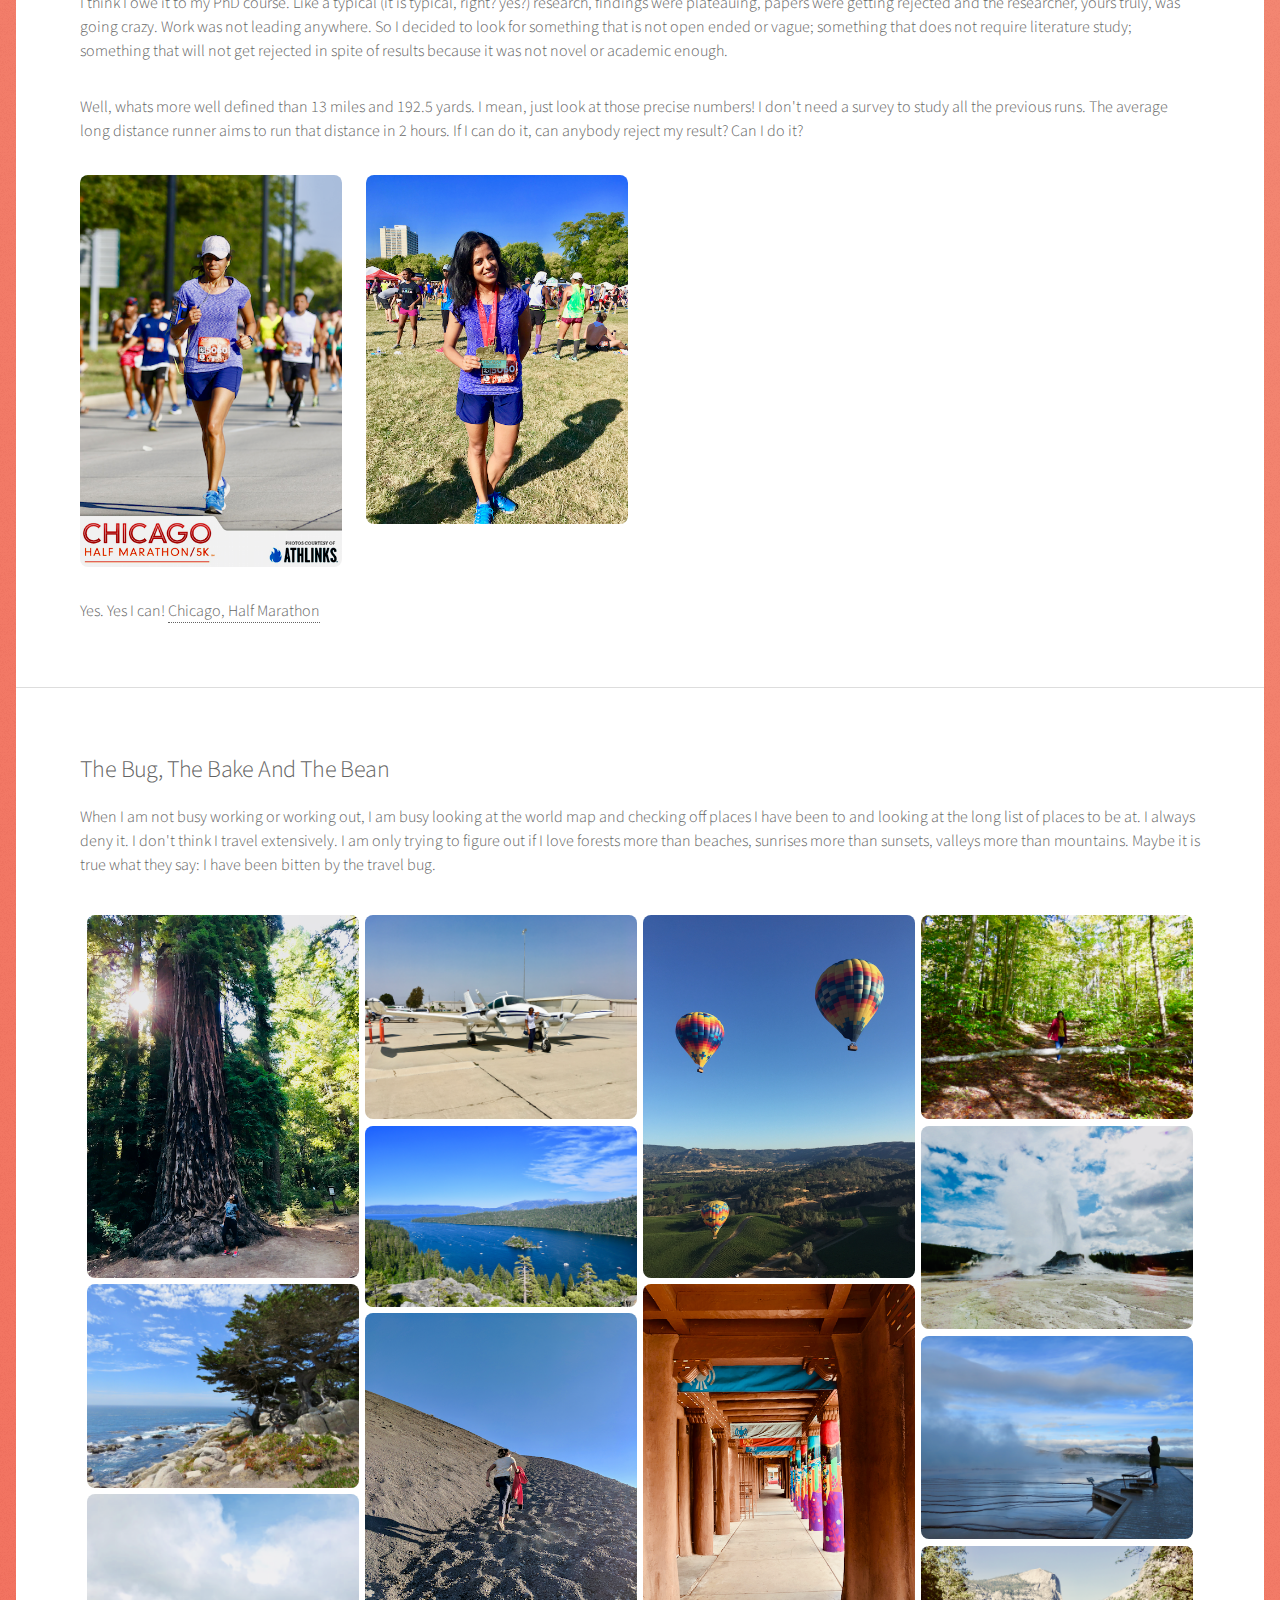
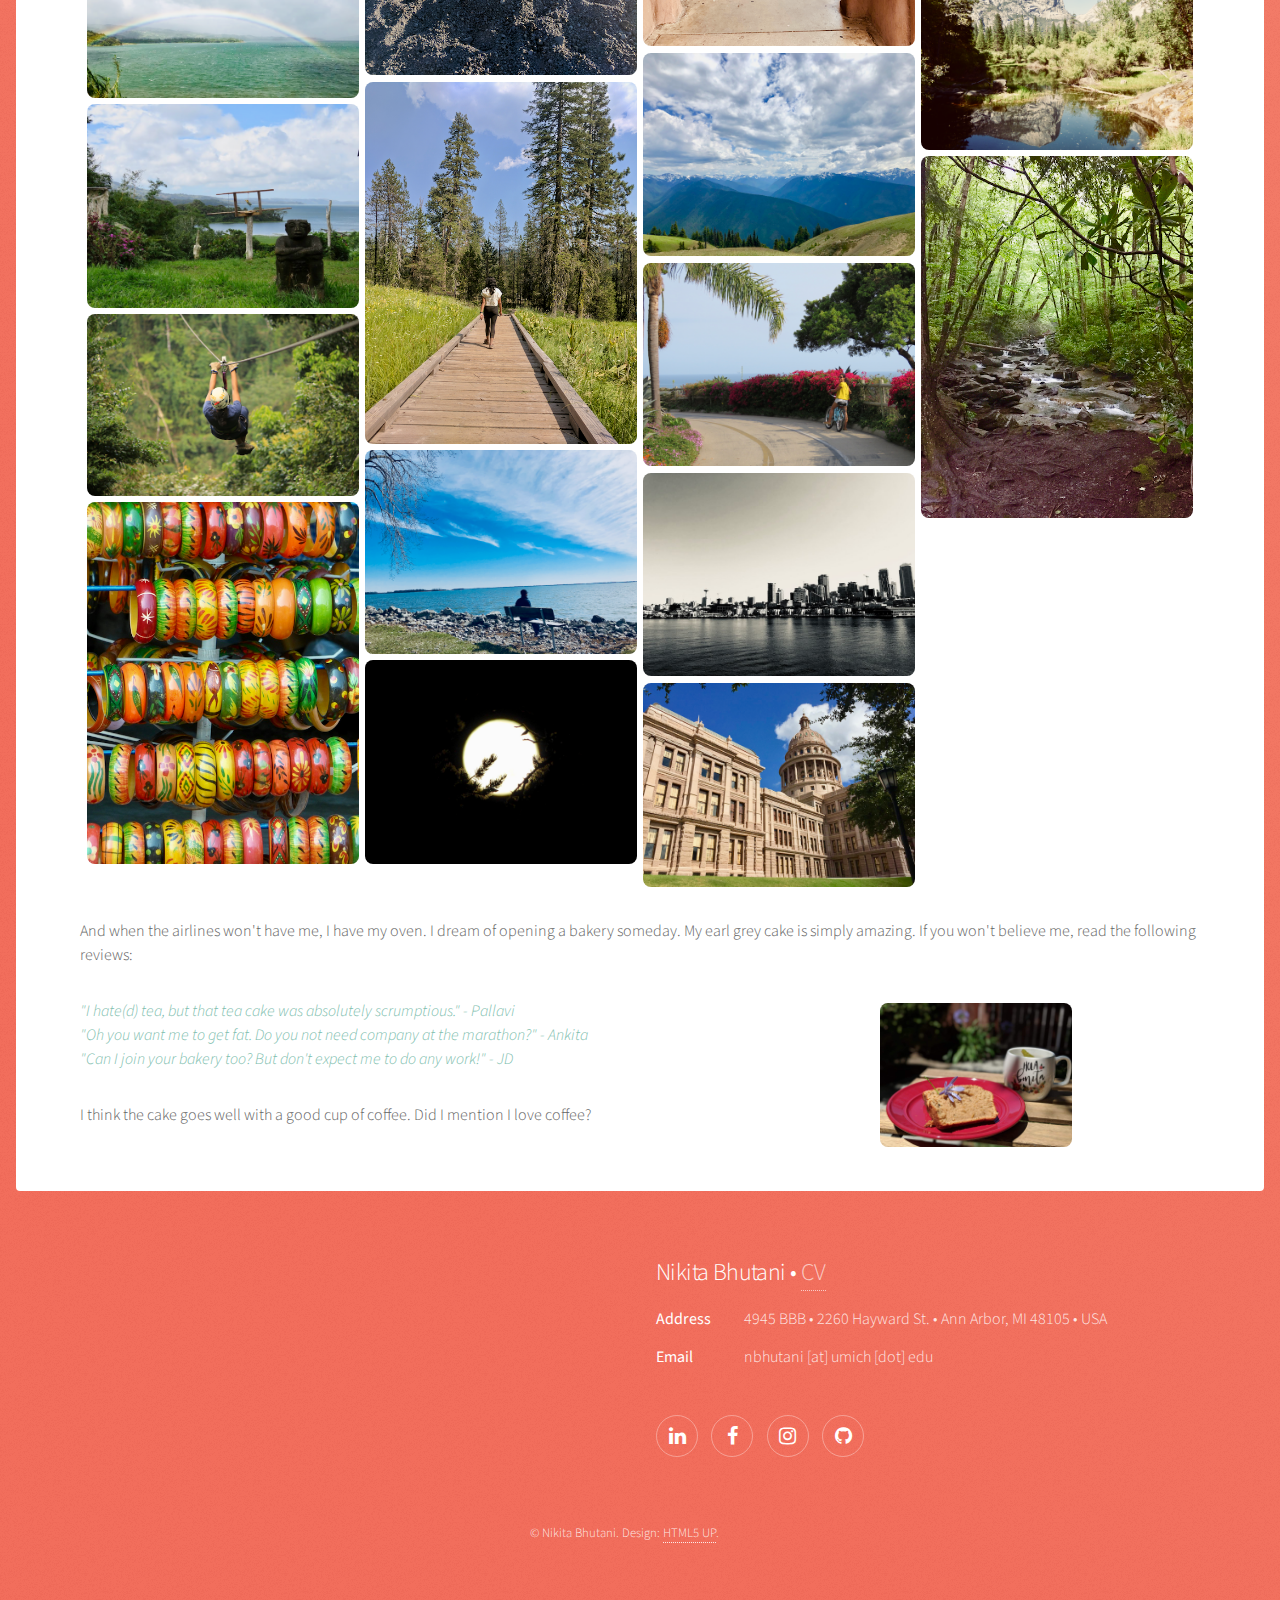
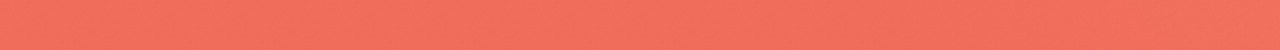
==== commit 2ec9d4ce: "personal page updated" ====
--- a/personal.html
+++ b/personal.html
@@ -103,7 +103,7 @@
 								<h2>The Bug, The Bake And The Bean</h2>
 								<p>When I am not busy working or working out, I am busy looking at the world map and checking off places I have been to and looking at the long list of places to be at. 
 								I always deny it. I don't think I travel extensively. I am only trying to figure out if I love forests more than beaches, sunrises more than sunsets, valleys more than mountains. 
-								May be it is true what they say: I have been bitten by the travel bug.
+								Maybe it is true what they say: I have been bitten by the travel bug.
 								</p>
 								
 								<!-- Photo Grid -->
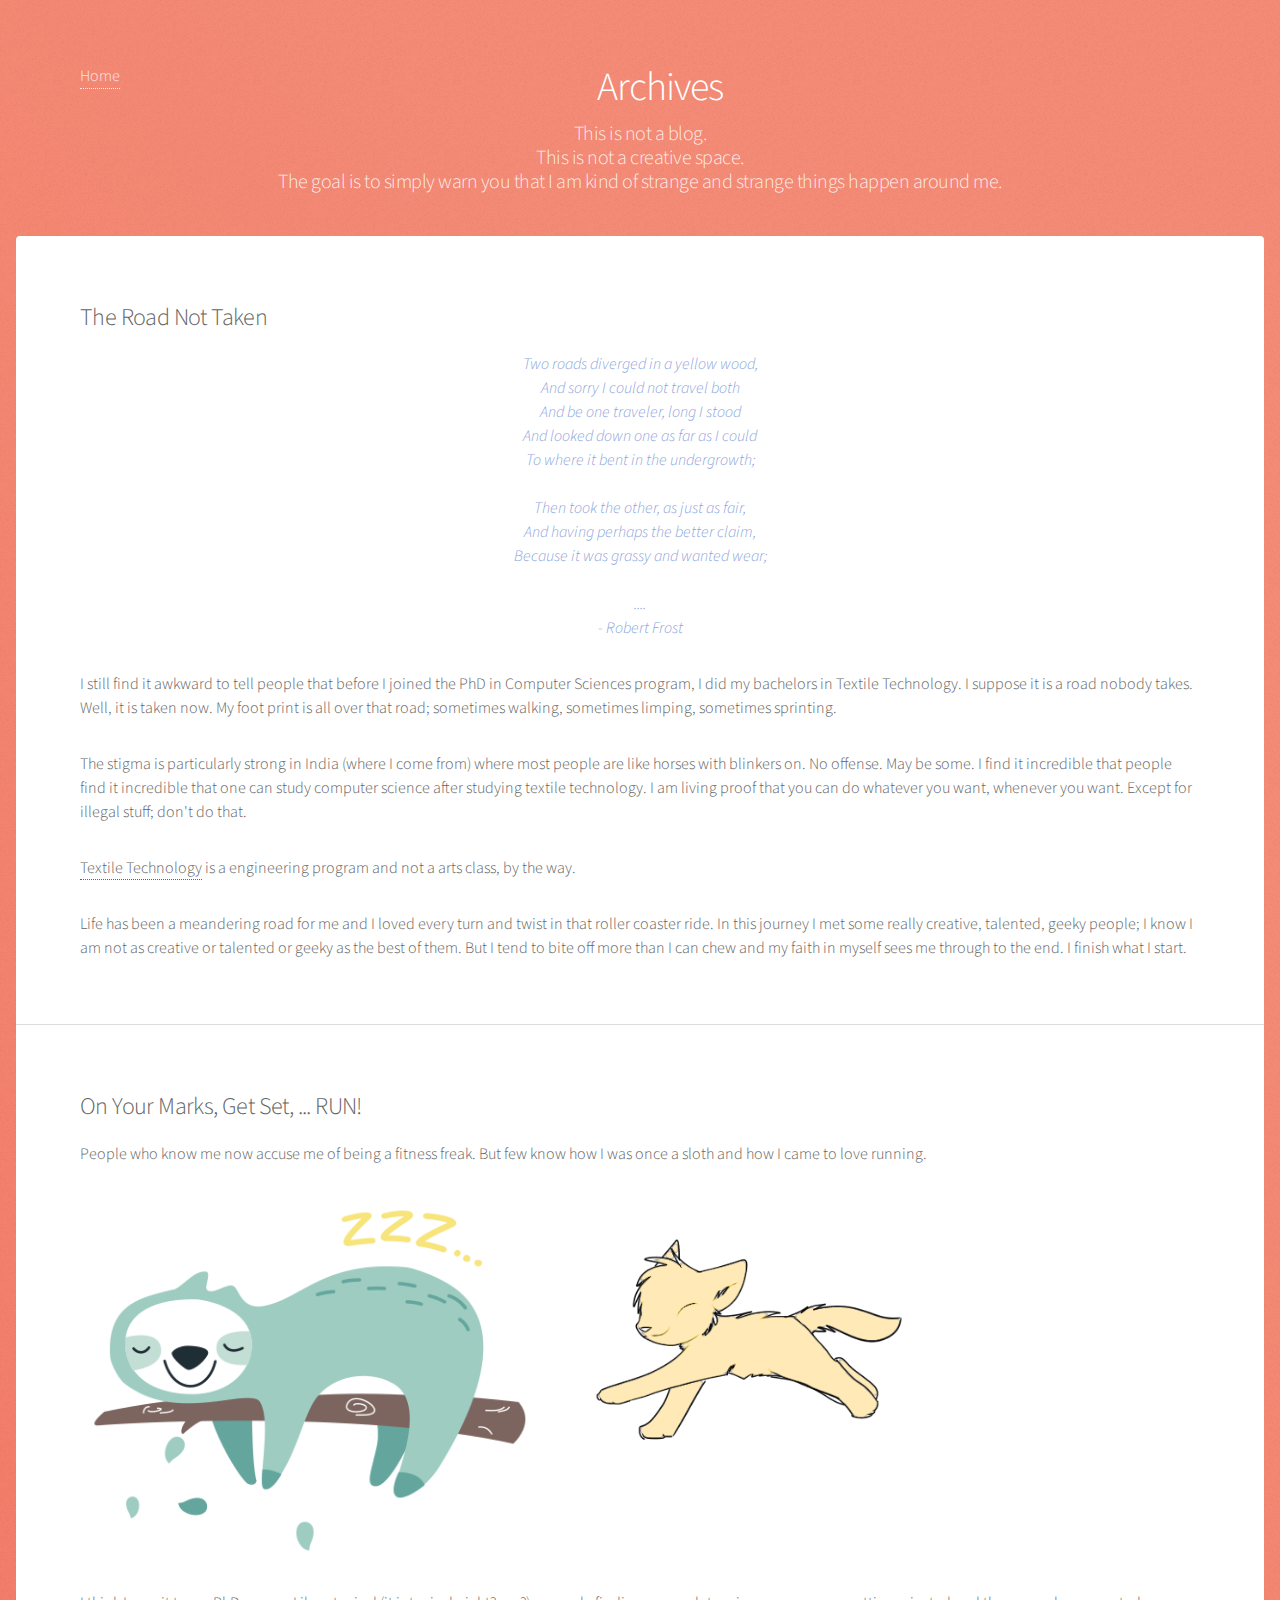
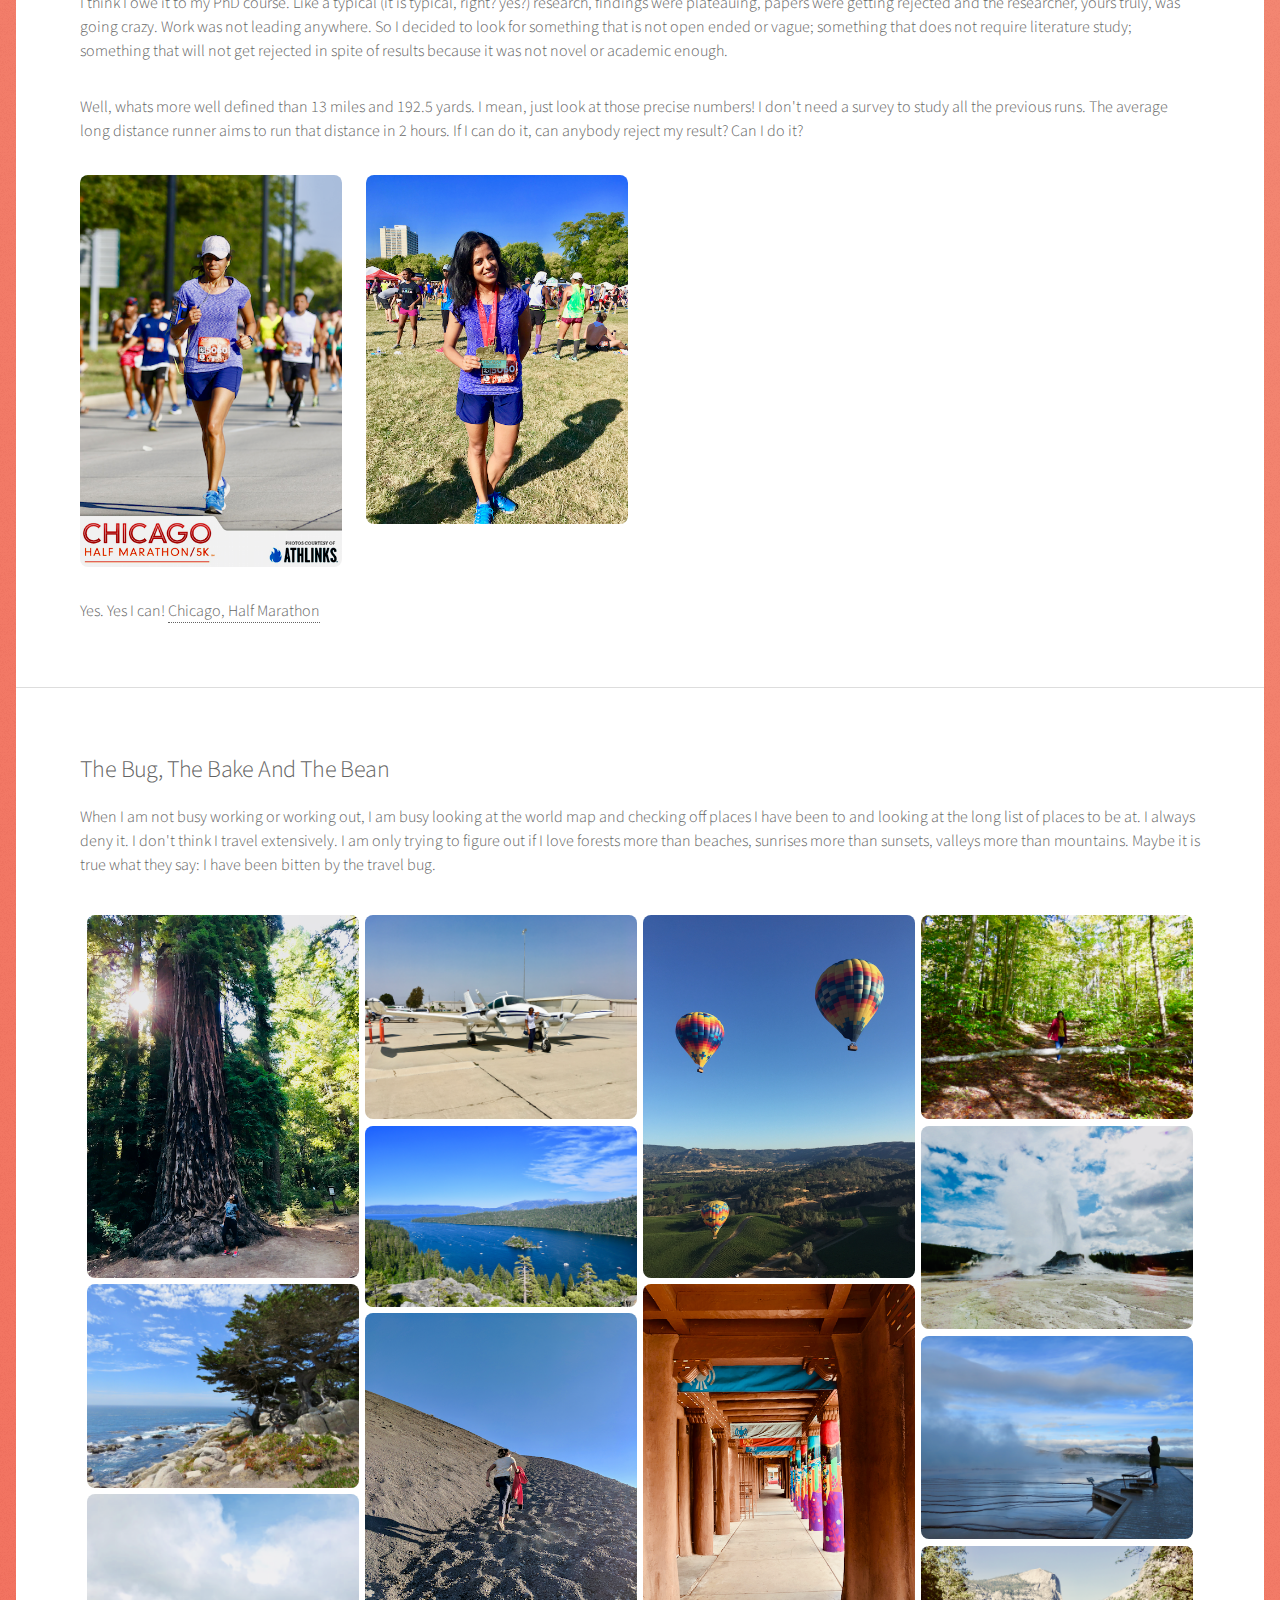
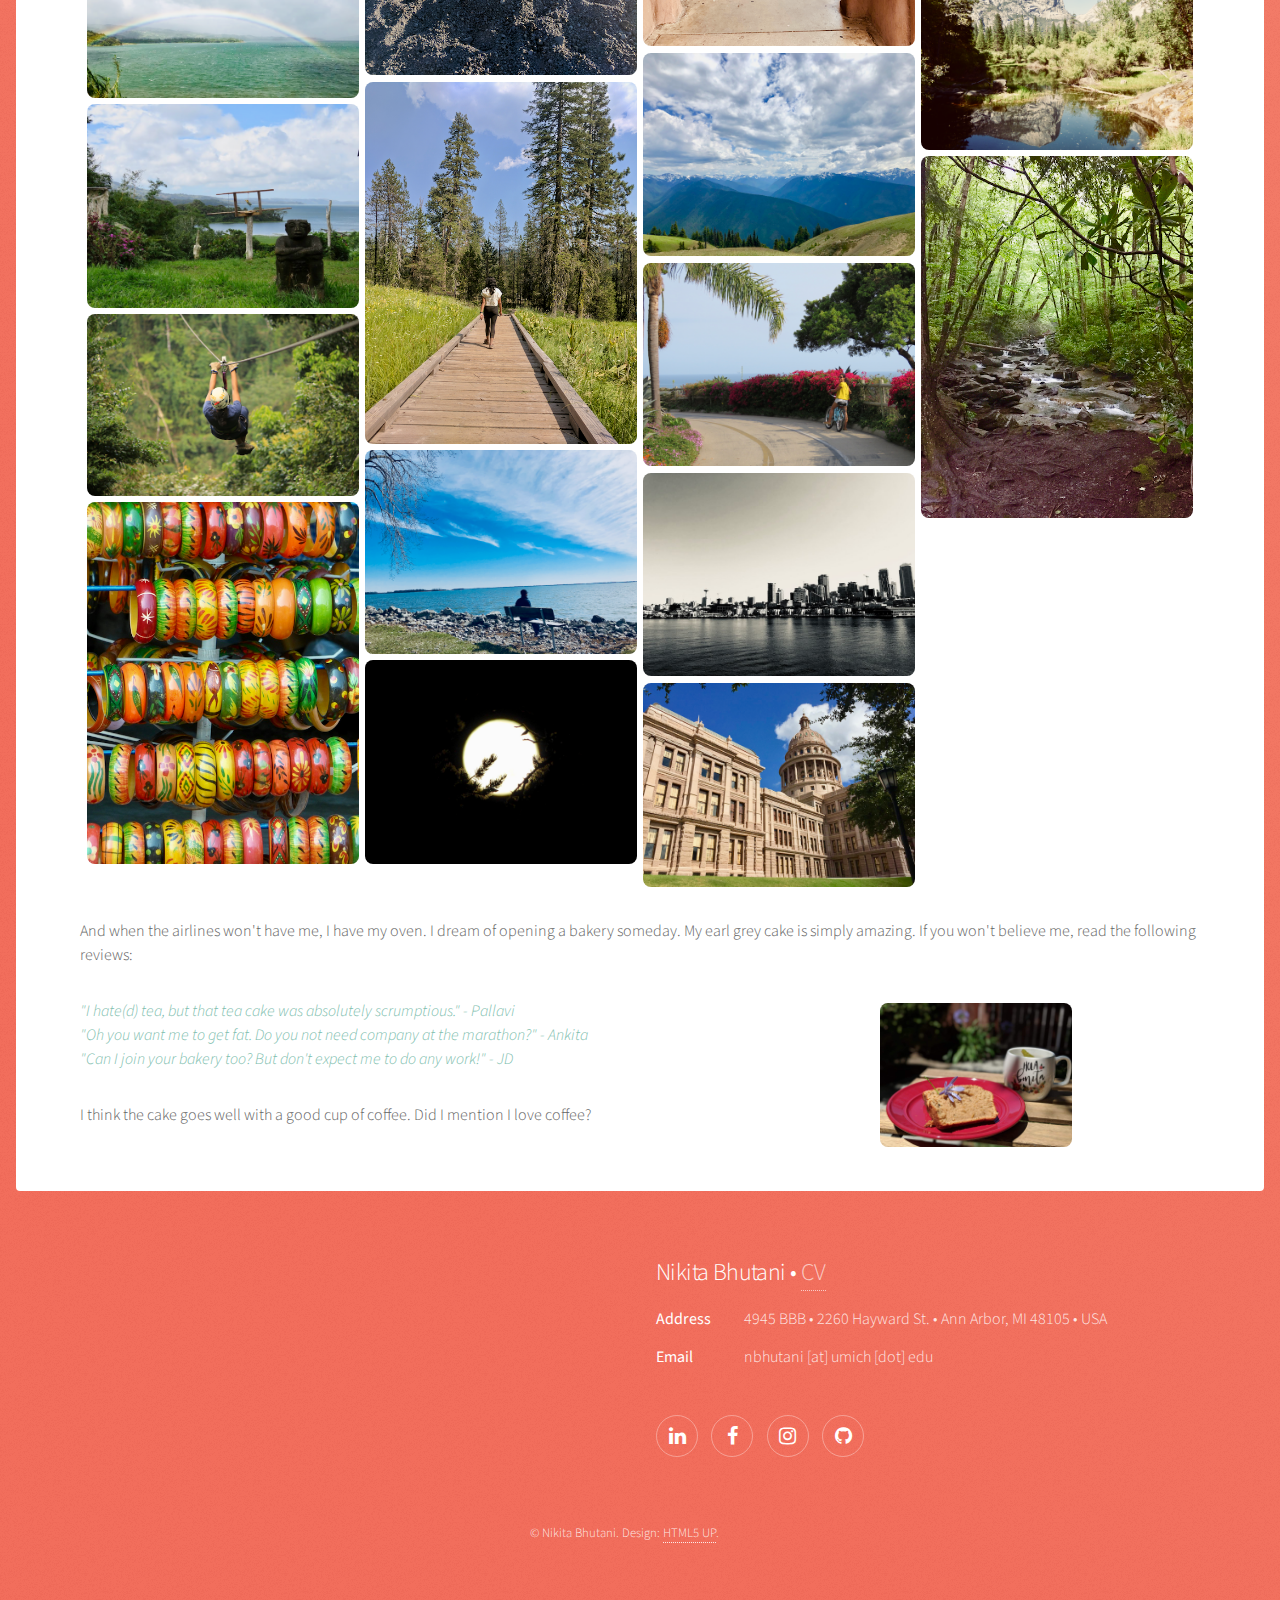
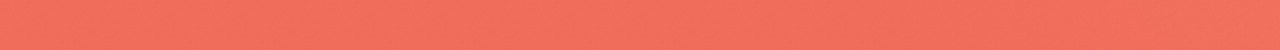
==== commit 5c976989: "google analytics" ====
--- a/personal.html
+++ b/personal.html
@@ -11,6 +11,14 @@
 		<meta name="viewport" content="width=device-width, initial-scale=1, user-scalable=no" />
 		<link rel="stylesheet" href="assets/css/main.css" />
 		<noscript><link rel="stylesheet" href="assets/css/noscript.css" /></noscript>
+		<!-- Global site tag (gtag.js) - Google Analytics -->
+		<script async src="https://www.googletagmanager.com/gtag/js?id=UA-126151085-1"></script>
+		<script>
+		  window.dataLayer = window.dataLayer || [];
+		  function gtag(){dataLayer.push(arguments);}
+		  gtag('js', new Date());
+		  gtag('config', 'UA-126151085-1');
+		</script>
 	</head>
 	<body class="is-preload">
 
